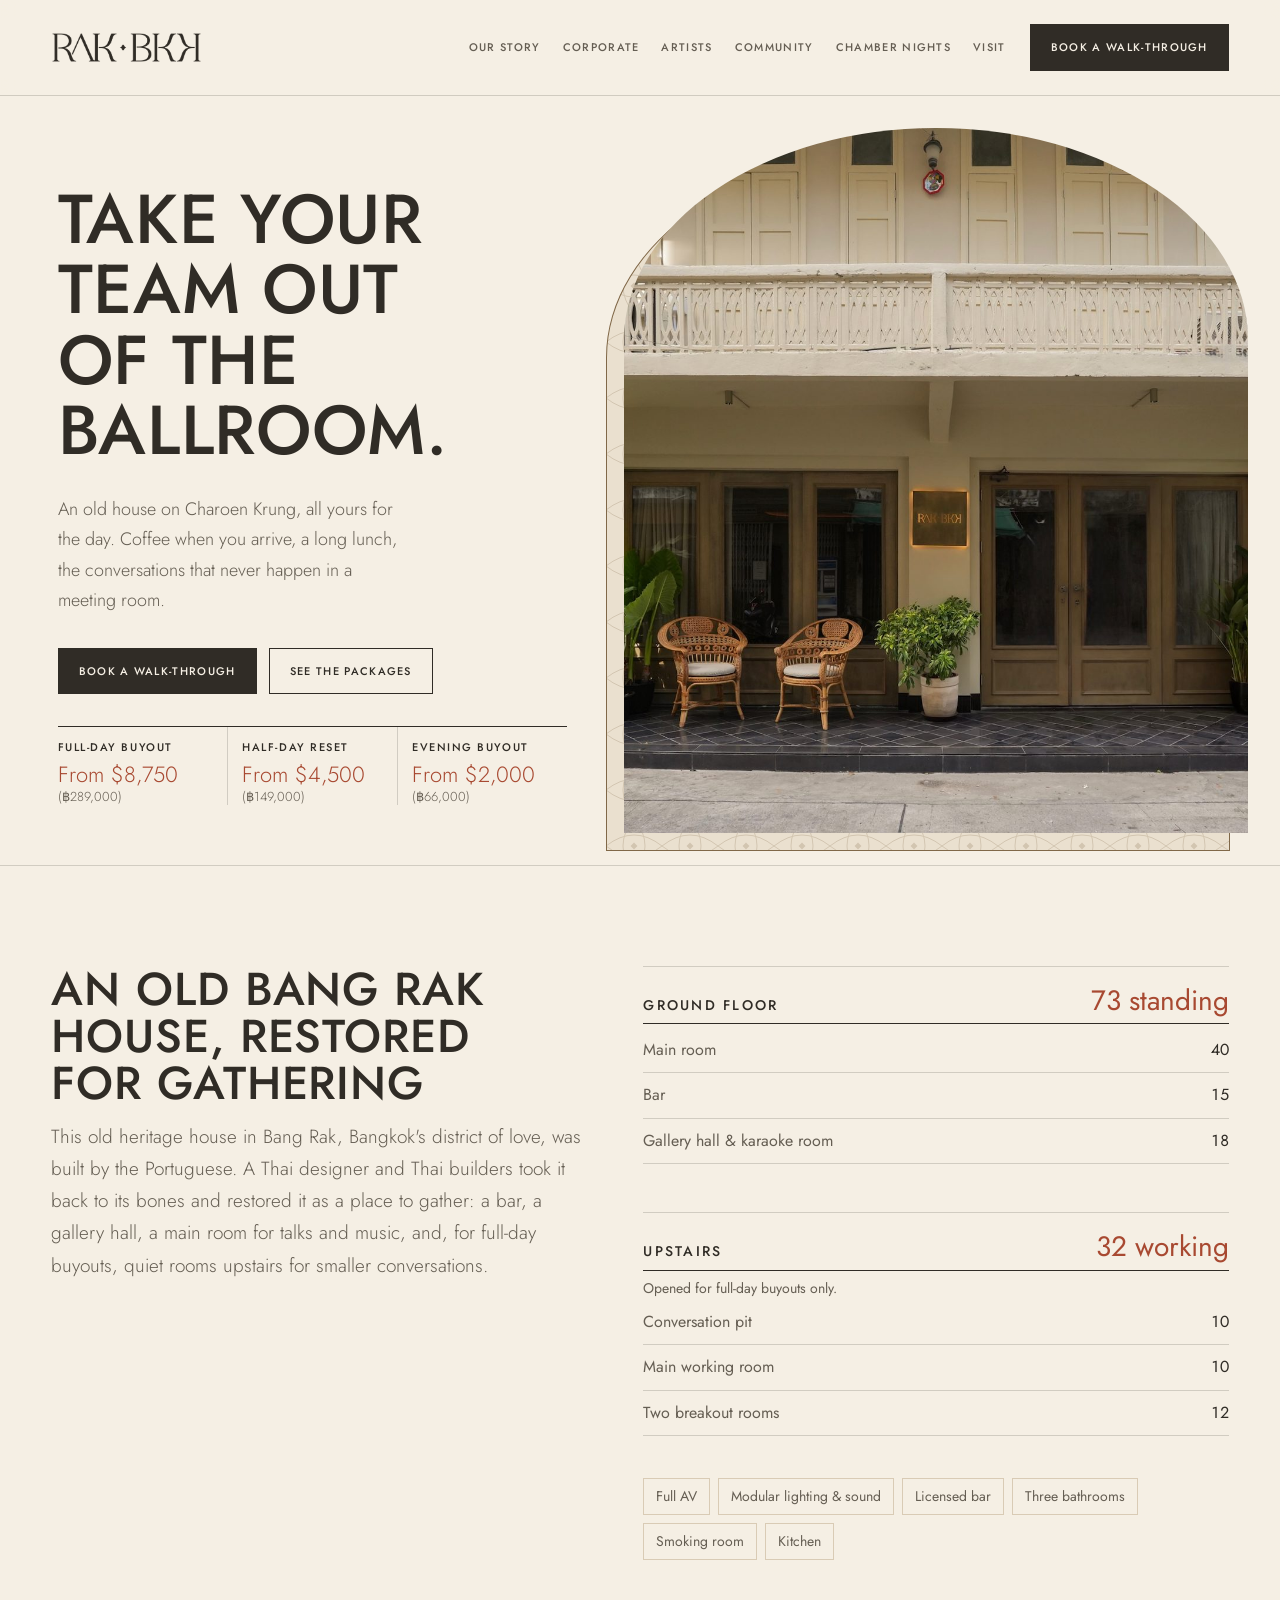
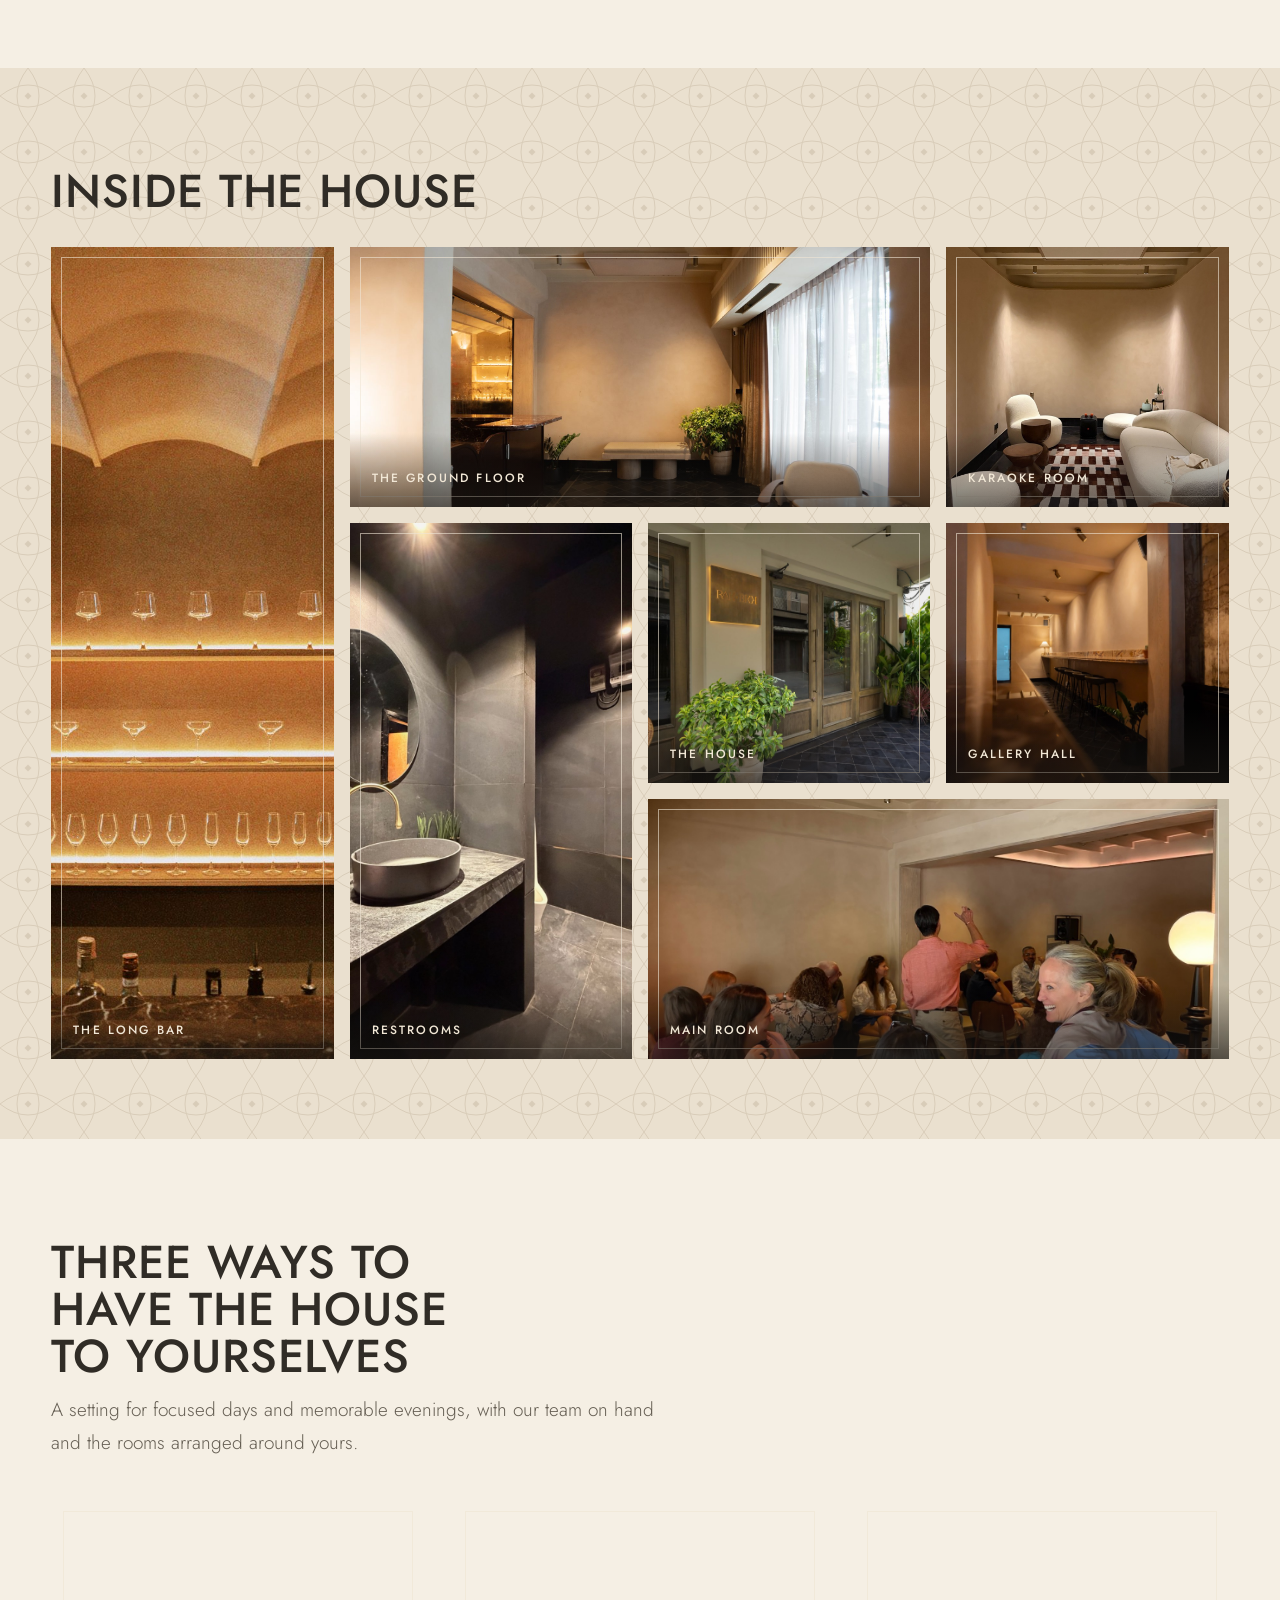
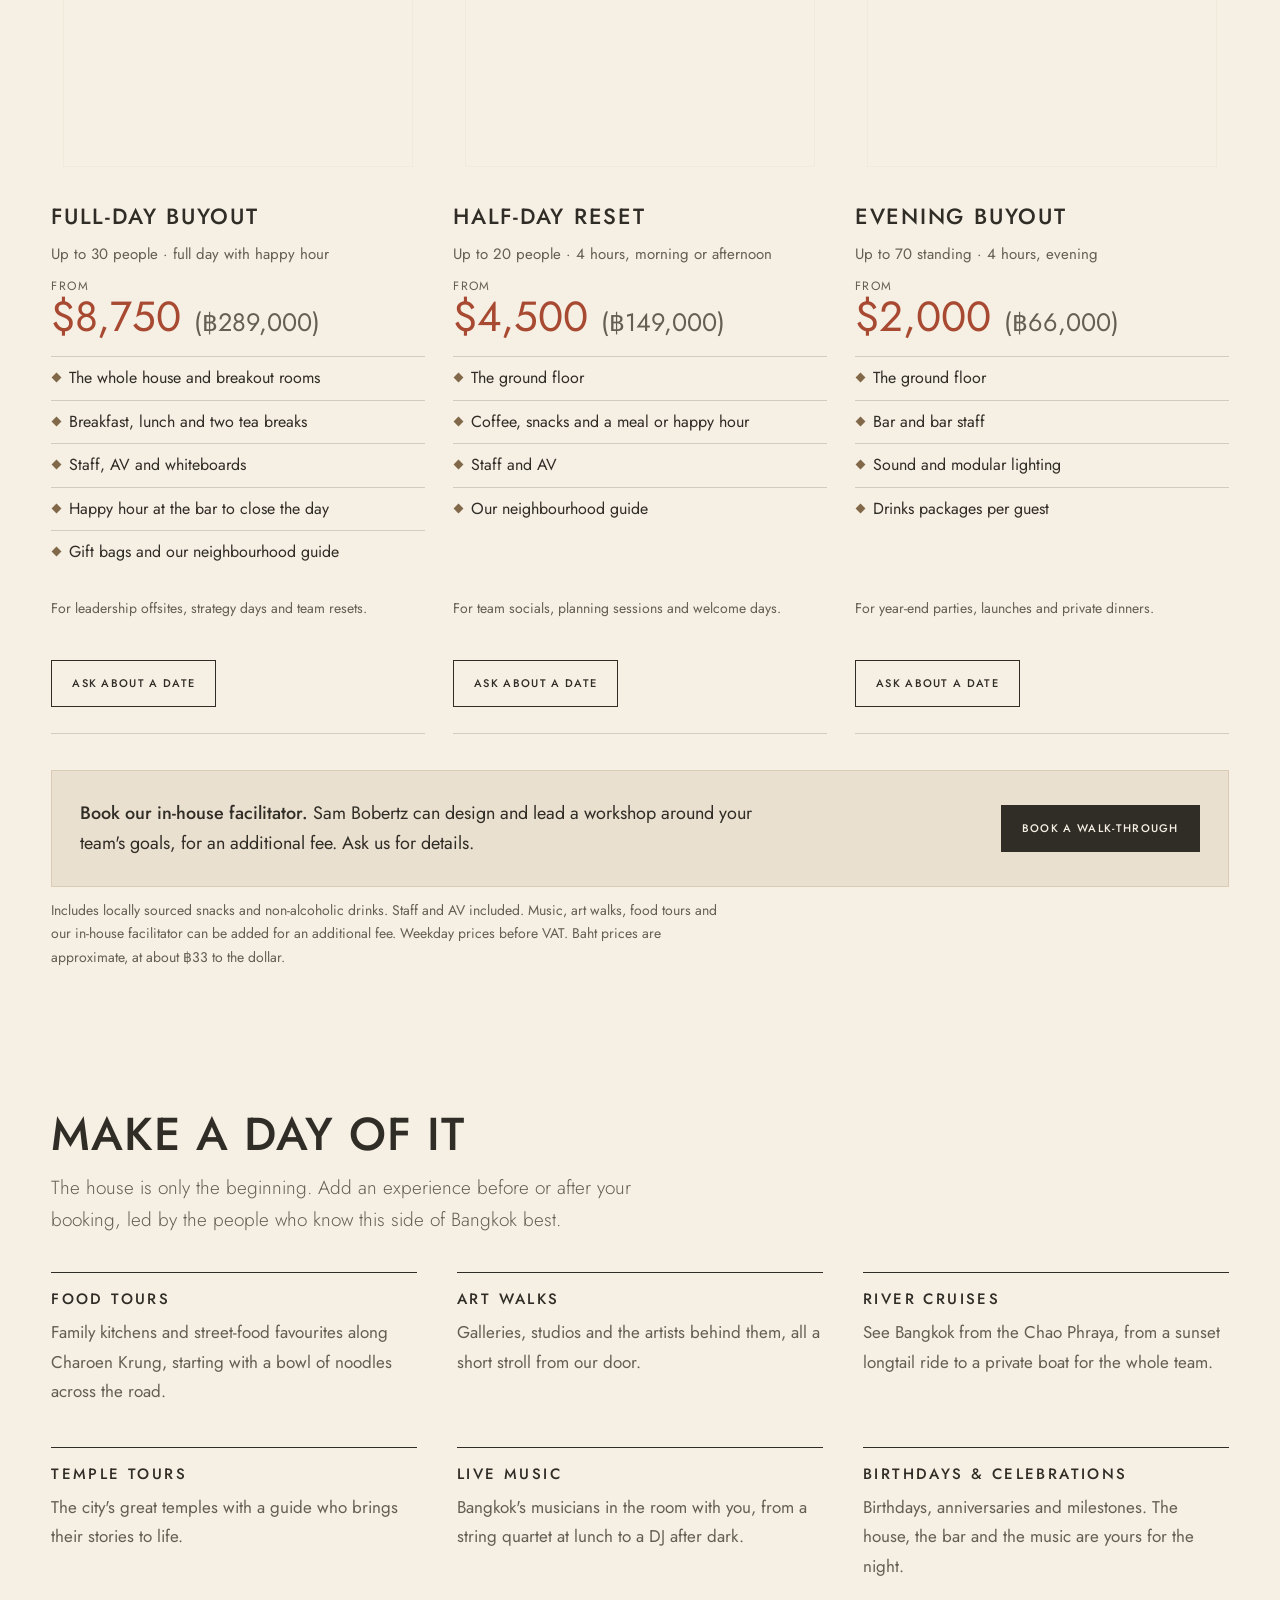
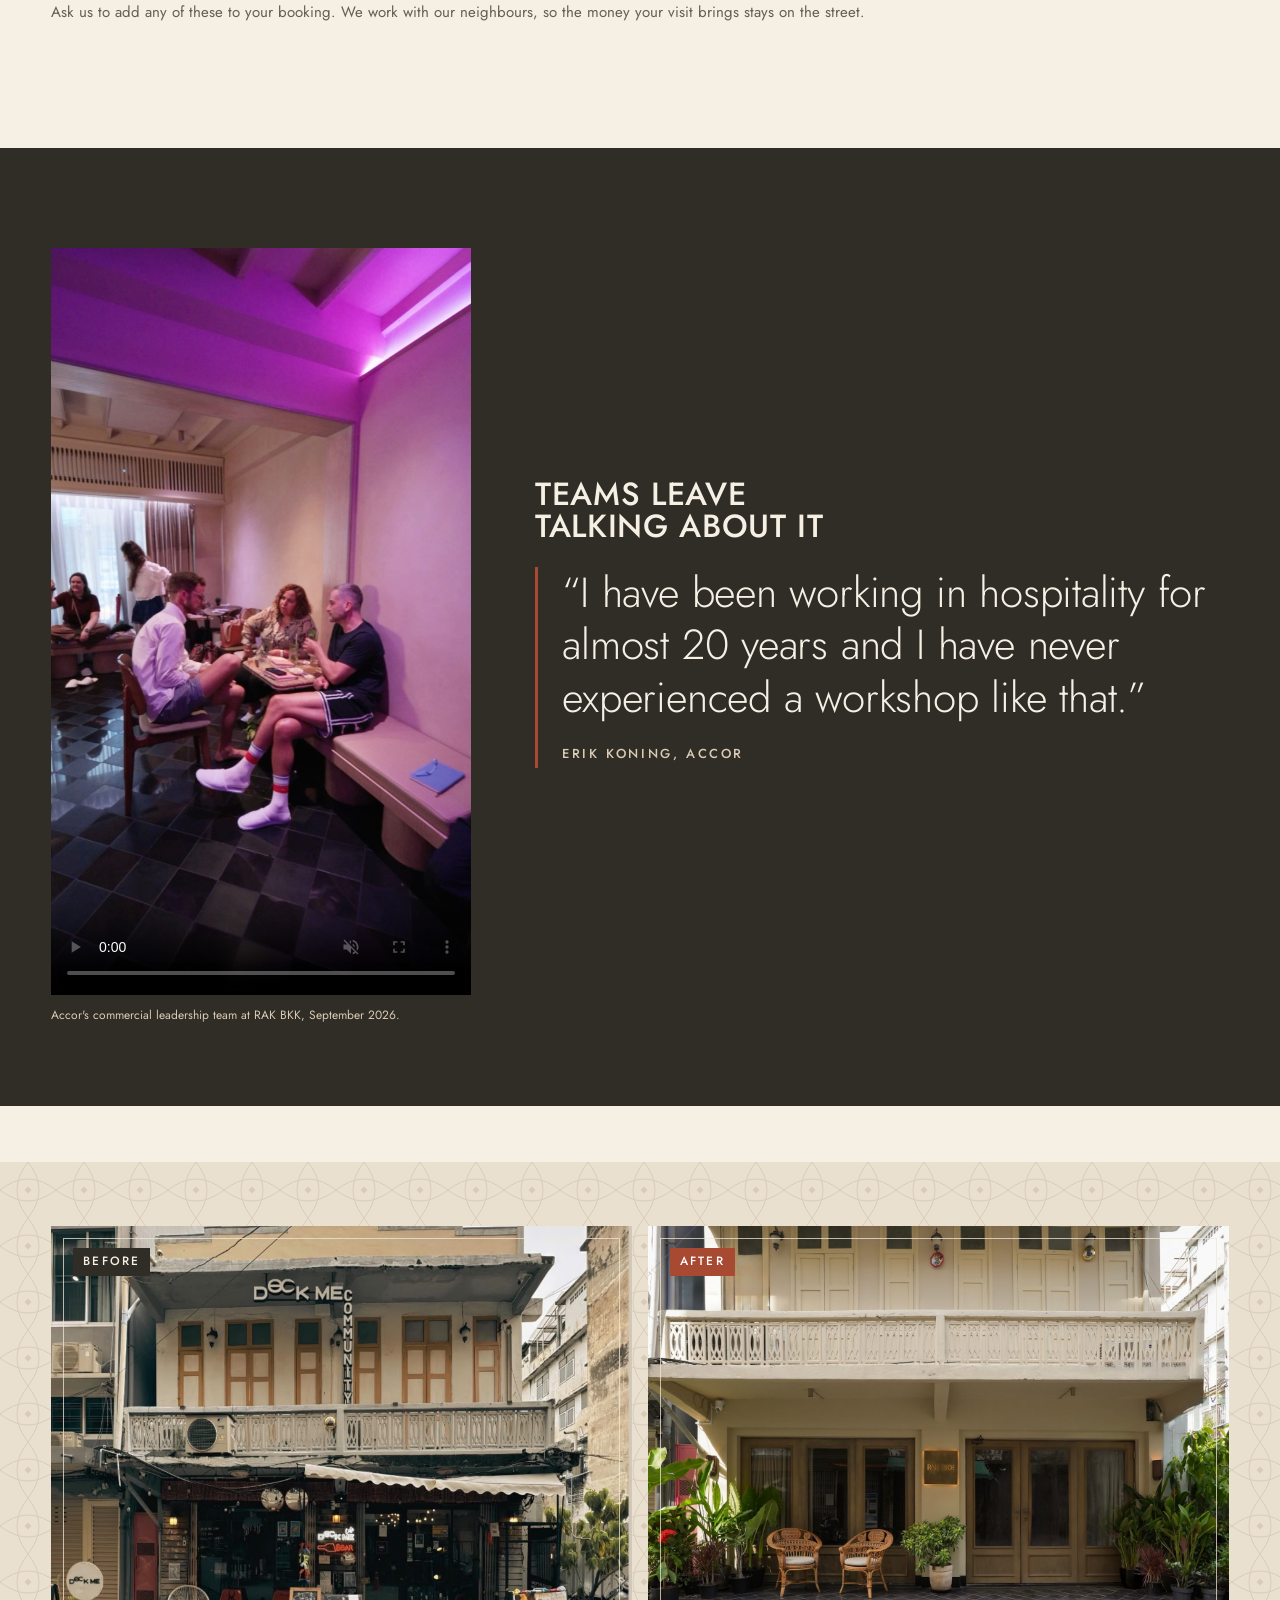
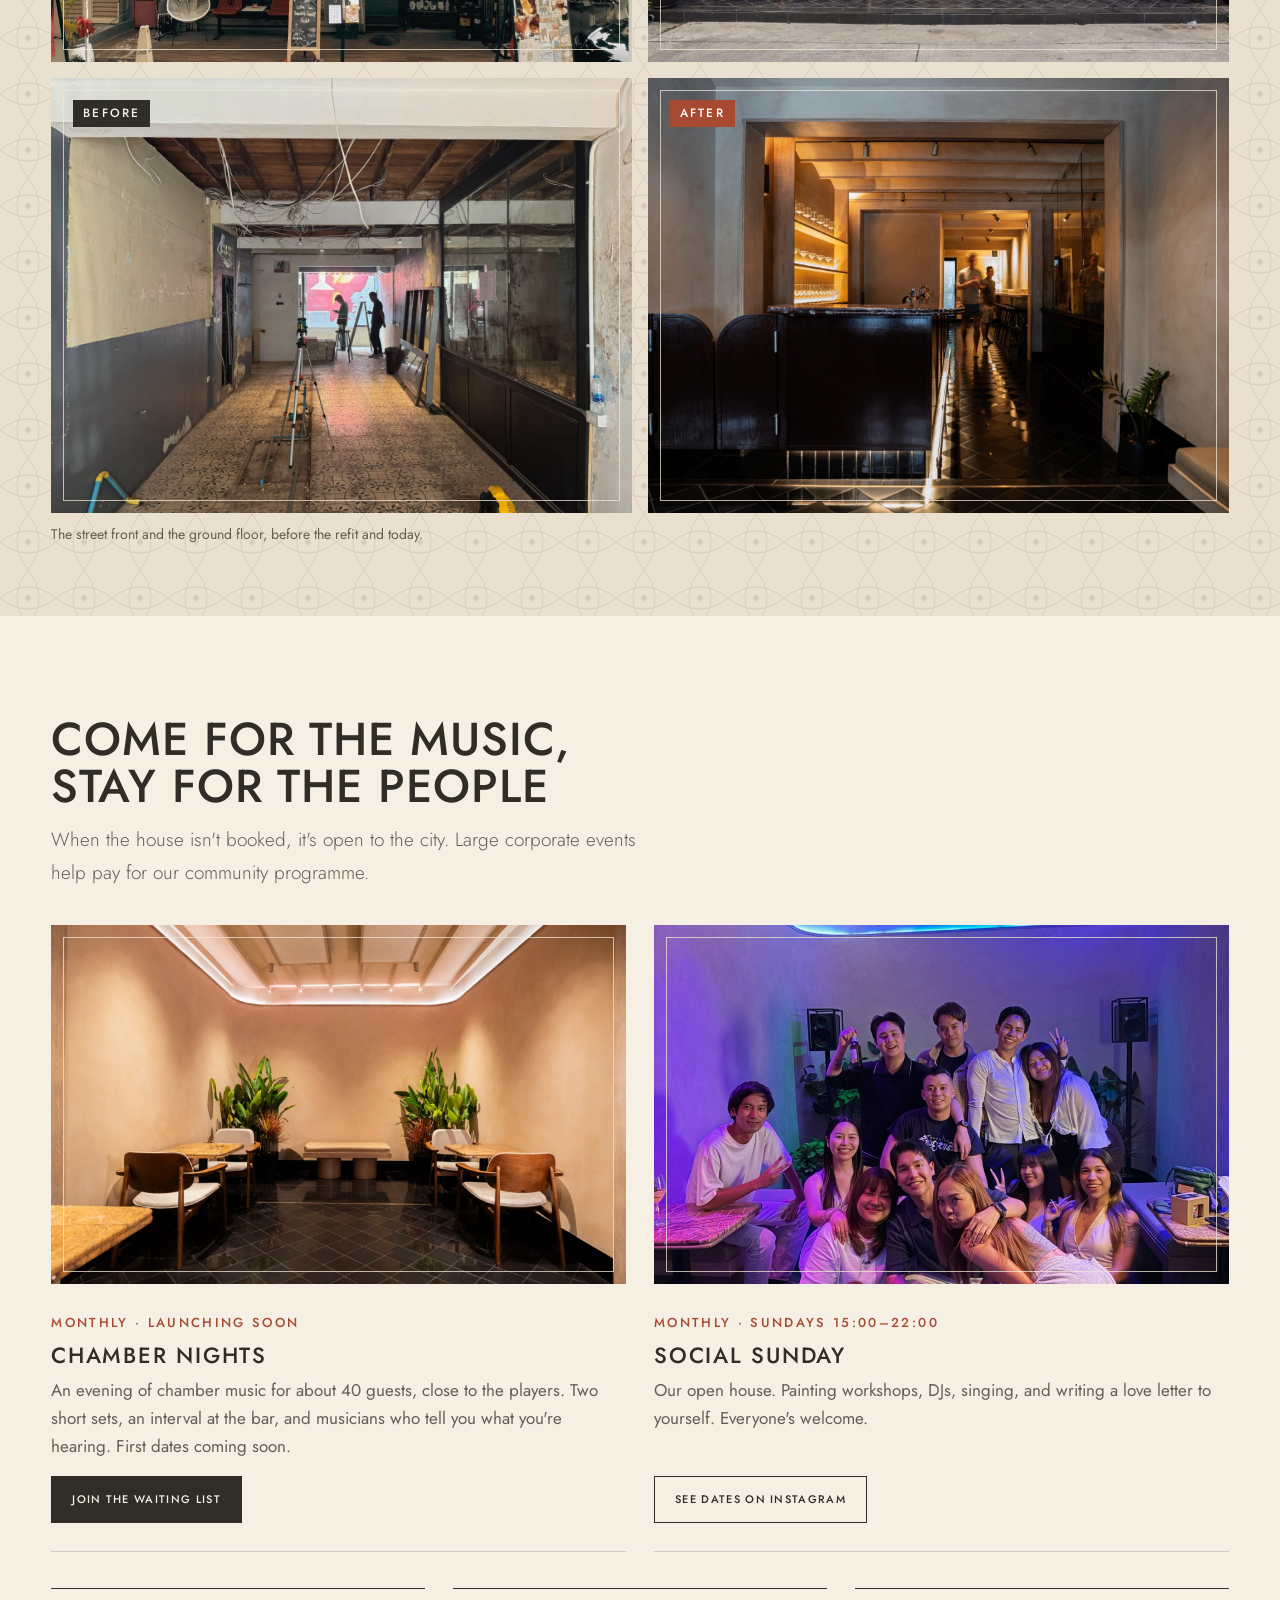
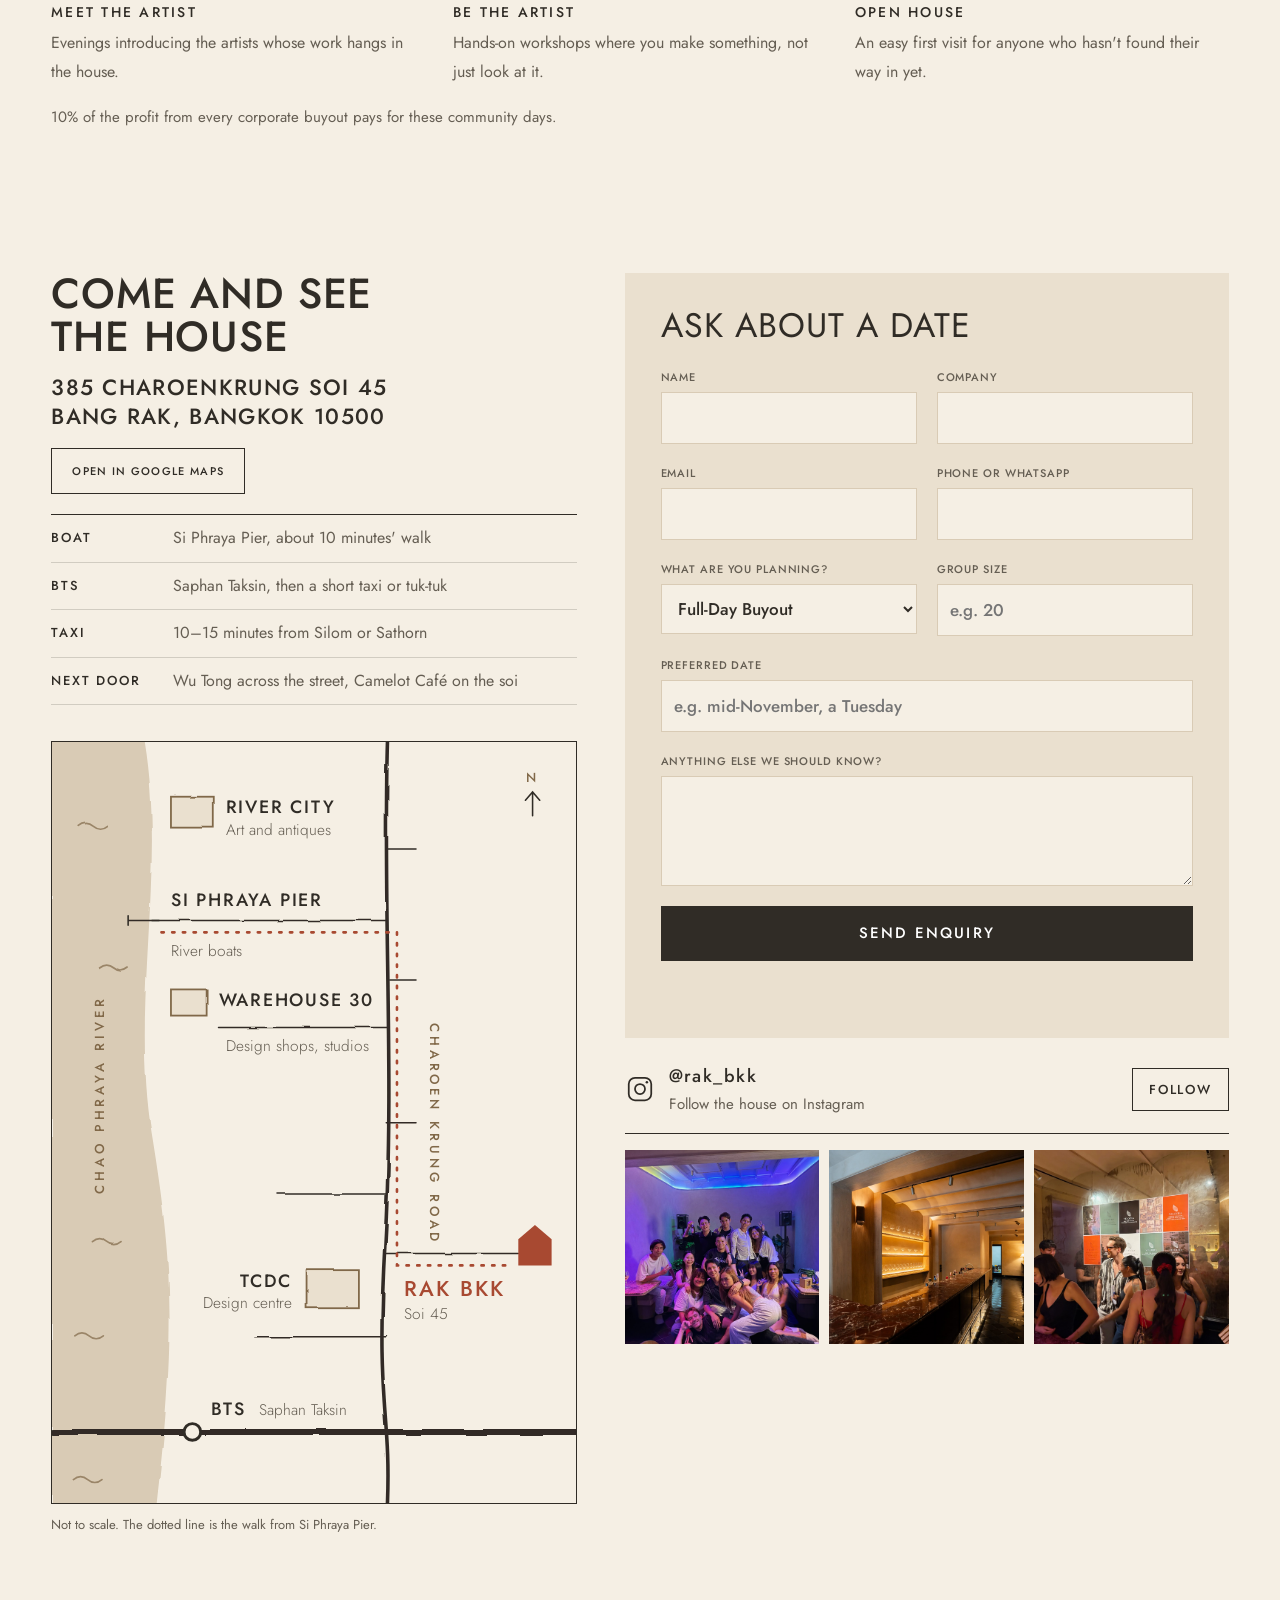
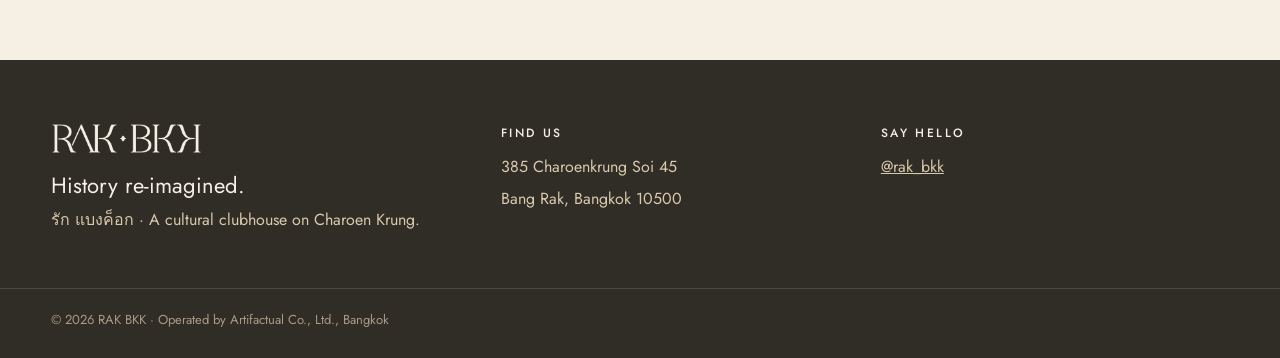
==== index.html @ 33c9fad8 "Launch RAK BKK website Co-Authored-By: Claude Opus 5.5 <noreply@anthropic.com>" ====
<!doctype html>
<html lang="en" data-theme="light"><head><meta charset="utf-8"><meta name="viewport" content="width=device-width,initial-scale=1">
<title>RAK BKK · A cultural clubhouse in Bang Rak, Bangkok</title>
<link rel="preconnect" href="https://fonts.googleapis.com">
<link rel="preconnect" href="https://fonts.gstatic.com" crossorigin>
<link rel="stylesheet" href="https://fonts.googleapis.com/css2?family=Italiana&family=Jost:wght@300;400;500&display=swap">
<style>
  :root {
    --ground:#F1E7D6; --panel:#EAD9B8; --sand:#D8C29A; --oak:#A98B5E; --terra:#BC5B3C; --ink:#2C2823; --soft:#5b5248;
    --rule:rgba(44,40,35,.16); --bar:rgba(241,231,214,.94);
    --display:'Italiana','Didot',Georgia,serif; --sans:'Jost','Futura','Avenir Next',Arial,sans-serif;
  }
  @media (prefers-color-scheme: dark) {
    :root:not([data-theme="light"]) { color-scheme:dark; --ground:#1E1B18; --panel:#2A2622; --sand:#4a4035; --oak:#C9A978; --terra:#D9774F; --ink:#F1E7D6; --soft:#c9bda9; --rule:rgba(241,231,214,.16); --bar:rgba(30,27,24,.94); }
  }
  :root[data-theme="dark"] { color-scheme:dark; --ground:#1E1B18; --panel:#2A2622; --sand:#4a4035; --oak:#C9A978; --terra:#D9774F; --ink:#F1E7D6; --soft:#c9bda9; --rule:rgba(241,231,214,.16); --bar:rgba(30,27,24,.94); }
  * { box-sizing:border-box; }
  body { background:var(--ground); color:var(--ink); font-family:var(--sans); font-weight:300; font-size:18px; line-height:1.6; -webkit-font-smoothing:antialiased; }
  a { color:inherit; }
  a:focus-visible, button:focus-visible { outline:2px solid var(--terra); outline-offset:3px; }

  .review { background:var(--terra); color:#fff; font-size:13px; letter-spacing:.14em; text-transform:uppercase; text-align:center; padding:8px 16px; }

  /* 1 · Header */
  header.site { position:sticky; top:env(safe-area-inset-top,0px); z-index:10; background:var(--bar); backdrop-filter:blur(8px); border-bottom:1px solid var(--rule); }
  .bar { max-width:1180px; margin:0 auto; padding:14px 24px; display:flex; align-items:center; gap:28px; }
  .logo { width:132px; aspect-ratio:1846/360; background:var(--ink); -webkit-mask:url(img/logo.png) center/contain no-repeat; mask:url(img/logo.png) center/contain no-repeat; flex:none; }
  nav { display:flex; gap:26px; margin-left:auto; font-size:14px; font-weight:500; letter-spacing:.16em; text-transform:uppercase; }
  nav a { text-decoration:none; color:var(--soft); white-space:nowrap; }
  .bar .btn { white-space:nowrap; }
  nav a:hover { color:var(--ink); }
  .btn { display:inline-block; text-decoration:none; font-size:14px; font-weight:500; letter-spacing:.14em; text-transform:uppercase; padding:12px 20px; border:1px solid var(--ink); color:var(--ink); background:transparent; }
  .btn.solid { background:var(--terra); border-color:var(--terra); color:#fff; }
  @media (max-width:1080px) { nav { display:none; } .bar { justify-content:space-between; } .bar .btn { padding:10px 14px; font-size:12px; } }

  /* 2 · Opening screen */
  .hero { position:relative; }
  .hero img { display:block; width:100%; height:min(78vh,760px); min-height:420px; object-fit:cover; object-position:center 62%; }
  .hero .curve { position:absolute; left:0; right:0; bottom:-1px; height:90px; background:var(--ground); border-radius:50% 50% 0 0 / 100% 100% 0 0; }
  .intro { max-width:1180px; margin:-40px auto 0; padding-inline:24px; position:relative; text-align:center; }
  .eyebrow { font-size:13px; font-weight:500; letter-spacing:.26em; text-transform:uppercase; color:var(--oak); margin:0 0 14px; }
  h1 { font-family:var(--display); font-weight:400; font-size:clamp(42px,7vw,84px); line-height:1.04; margin:0 auto 18px; max-width:15ch; text-wrap:balance; }
  .sub { font-size:clamp(18px,2vw,21px); color:var(--soft); max-width:44ch; margin:0 auto 28px; }
  .ctas { display:flex; gap:12px; justify-content:center; flex-wrap:wrap; }
  .dia { display:flex; align-items:center; gap:14px; max-width:260px; margin:48px auto 0; }
  .dia i { flex:1; height:1px; background:var(--sand); }
  .dia b { width:9px; height:9px; background:var(--terra); transform:rotate(45deg); }


  /* 3 · Book the house */
  .wrap { max-width:1180px; margin:0 auto; padding-inline:24px; }
  .book { padding-block:72px 24px; }
  .label { font-size:13px; font-weight:500; letter-spacing:.24em; text-transform:uppercase; color:var(--oak); margin:0 0 12px; }
  h2.big { font-family:var(--display); font-weight:400; font-size:clamp(32px,4.4vw,52px); line-height:1.1; margin:0 0 14px; max-width:20ch; text-wrap:balance; }
  .intro2 { color:var(--soft); max-width:56ch; margin:0 0 36px; }
  .packs { display:grid; grid-template-columns:repeat(3,minmax(0,1fr)); gap:16px; }
  @media (max-width:900px) { .packs { grid-template-columns:1fr; } }
  .pack { background:var(--panel); display:flex; flex-direction:column; }
  .pack img { display:block; width:100%; aspect-ratio:4/3; object-fit:cover; }
  .pack .in { padding:24px; display:flex; flex-direction:column; gap:10px; flex:1; }
  .pack h3 { font-size:15px; font-weight:500; letter-spacing:.16em; text-transform:uppercase; margin:0; }
  .pack .meta { font-size:15px; color:var(--soft); }
  .pack .price { font-family:var(--display); font-size:40px; line-height:1; color:var(--terra); }
  .pack .price small { font-family:var(--sans); font-size:12px; letter-spacing:.16em; text-transform:uppercase; color:var(--soft); display:block; margin-bottom:4px; }
  .pack ul { list-style:none; margin:4px 0 0; padding:0; font-size:16px; }
  .pack li { padding:8px 0 8px 18px; border-top:1px solid var(--rule); position:relative; }
  .pack li::before { content:""; position:absolute; left:2px; top:17px; width:7px; height:7px; background:var(--oak); transform:rotate(45deg); }
  .pack .for { font-size:14px; color:var(--soft); margin-top:auto; padding-top:10px; }
  .pack .btn { margin-top:12px; text-align:center; }
  .addon { margin-top:18px; padding:20px 24px; border:1px solid var(--sand); display:flex; gap:20px; align-items:center; flex-wrap:wrap; justify-content:space-between; }
  .addon p { margin:0; max-width:62ch; }
  .addon b { font-weight:500; }
  .fine { font-size:14px; color:var(--soft); margin-top:12px; }

  /* 4 · Proof */
  .proof { padding-block:64px 24px; }
  .proof-grid { display:grid; grid-template-columns:1.1fr 1fr; gap:40px; align-items:center; }
  @media (max-width:900px) { .proof-grid { grid-template-columns:1fr; } }
  .proof figure { margin:0; }
  .proof figure img { display:block; width:100%; aspect-ratio:4/5; object-fit:cover; object-position:center 30%; }
  .proof figcaption { font-size:14px; color:var(--soft); margin-top:8px; }
  blockquote.q { margin:0 0 28px; padding-left:24px; border-left:3px solid var(--terra); }
  blockquote.q p { font-family:var(--display); font-size:clamp(28px,3.4vw,42px); line-height:1.2; margin:0 0 14px; }
  blockquote.q cite { font-style:normal; font-size:13px; font-weight:500; letter-spacing:.2em; text-transform:uppercase; color:var(--soft); }
  .cases { display:grid; gap:0; border-top:1px solid var(--ink); }
  .case { display:grid; grid-template-columns:120px 1fr; gap:16px; padding:16px 0; border-bottom:1px solid var(--rule); }
  .case b { font-weight:500; font-size:15px; letter-spacing:.14em; text-transform:uppercase; }
  .case span { color:var(--soft); font-size:16px; }

  /* 5 · The house */
  .house { padding-block:72px 24px; }
  .house-top { display:grid; grid-template-columns:1fr 1.1fr; gap:48px; align-items:start; }
  @media (max-width:900px) { .house-top { grid-template-columns:1fr; gap:28px; } }
  .floors { display:grid; grid-template-columns:1fr 1fr; gap:28px; }
  @media (max-width:560px) { .floors { grid-template-columns:1fr; } }
  .fl h3 { display:flex; justify-content:space-between; align-items:baseline; margin:0 0 4px; padding-bottom:8px; border-bottom:1px solid var(--ink); font-size:14px; font-weight:500; letter-spacing:.16em; text-transform:uppercase; }
  .fl h3 span { font-family:var(--display); font-size:28px; letter-spacing:0; text-transform:none; font-weight:400; color:var(--terra); }
  .fl dl { margin:0; }
  .fl dl div { display:flex; justify-content:space-between; gap:12px; padding:9px 0; border-bottom:1px solid var(--rule); font-size:16px; }
  .fl dt { color:var(--soft); }
  .fl dd { margin:0; font-variant-numeric:tabular-nums; }
  .facil { display:flex; flex-wrap:wrap; gap:8px; margin-top:22px; }
  .facil span { font-size:14px; padding:6px 12px; border:1px solid var(--sand); color:var(--soft); }
  .thai { display:grid; grid-template-columns:repeat(3,1fr); gap:0; margin-top:40px; background:var(--panel); }
  @media (max-width:760px) { .thai { grid-template-columns:1fr; } }
  .thai div { padding:22px 24px; display:flex; flex-direction:column; gap:6px; }
  .thai div + div { border-left:1px solid var(--sand); }
  @media (max-width:760px) { .thai div + div { border-left:0; border-top:1px solid var(--sand); } }
  .thai b { font-family:var(--display); font-weight:400; font-size:26px; line-height:1.15; color:var(--terra); }
  .thai span { color:var(--soft); font-size:16px; }
  .ba { display:grid; grid-template-columns:1fr 1fr; gap:10px; margin-top:48px; }
  .ba figure { margin:0; position:relative; }
  .ba img { display:block; width:100%; aspect-ratio:4/3; object-fit:cover; }
  .ba .tag { position:absolute; top:12px; left:12px; padding:4px 10px; background:var(--ink); color:var(--ground); font-size:12px; font-weight:500; letter-spacing:.18em; text-transform:uppercase; }
  .ba .tag.after { background:var(--terra); color:#fff; }
  .ba-cap { font-size:14px; color:var(--soft); margin-top:10px; }
  @media (max-width:600px) { .ba { grid-template-columns:1fr; } }

  /* 6 · Events */
  .events { padding-block:72px 24px; }
  .ev-grid { display:grid; grid-template-columns:1fr 1fr; gap:16px; margin-top:8px; }
  @media (max-width:900px) { .ev-grid { grid-template-columns:1fr; } }
  .ev { background:var(--panel); display:grid; grid-template-rows:auto 1fr; }
  .ev img { display:block; width:100%; aspect-ratio:16/10; object-fit:cover; }
  .ev .in { padding:24px; display:flex; flex-direction:column; gap:10px; }
  .ev .when { font-size:13px; font-weight:500; letter-spacing:.18em; text-transform:uppercase; color:var(--terra); }
  .ev h3 { font-family:var(--display); font-weight:400; font-size:34px; line-height:1.1; margin:0; }
  .ev p { margin:0; color:var(--soft); font-size:17px; }
  .ev .btn { align-self:flex-start; margin-top:auto; }
  .ev p { margin-bottom:6px; }
  .days { display:grid; grid-template-columns:repeat(3,1fr); gap:16px; margin-top:16px; }
  @media (max-width:760px) { .days { grid-template-columns:1fr; } }
  .day { border-top:1px solid var(--ink); padding-top:12px; }
  .day b { display:block; font-size:14px; font-weight:500; letter-spacing:.16em; text-transform:uppercase; margin-bottom:4px; }
  .day span { color:var(--soft); font-size:16px; }
  .note10 { margin-top:18px; font-size:15px; color:var(--soft); }
  .note10 i { display:inline-block; width:8px; height:8px; background:var(--terra); transform:rotate(45deg); margin-right:8px; }

  .hood { padding-block:72px 24px; }
  .hood3 { display:grid; grid-template-columns:repeat(3,1fr); gap:28px; margin-top:8px; }
  @media (max-width:760px) { .hood3 { grid-template-columns:1fr; } }
  .hood3 div { border-top:1px solid var(--ink); padding-top:14px; }
  .hood3 svg { width:44px; height:44px; color:var(--oak); display:block; margin-bottom:10px; }
  .hood3 svg * { fill:none; stroke:currentColor; stroke-width:1.4; stroke-linecap:round; stroke-linejoin:round; }
  .hood3 b { display:block; font-size:15px; font-weight:500; letter-spacing:.16em; text-transform:uppercase; margin-bottom:6px; }
  .hood3 span { color:var(--soft); font-size:17px; }
  /* 7 · Gallery */
  .gallery { padding-block:72px 24px; }
  .mosaic { display:grid; grid-template-columns:repeat(4,1fr); grid-auto-rows:220px; gap:10px; }
  .mosaic figure { margin:0; overflow:hidden; }
  .mosaic img { display:block; width:100%; height:100%; object-fit:cover; transition:transform .6s ease; }
  .mosaic figure:hover img { transform:scale(1.03); }
  .mosaic .t { grid-row:span 2; } .mosaic .t3 { grid-row:span 3; } .mosaic .w { grid-column:span 2; }
  @media (max-width:760px) { .mosaic { grid-template-columns:1fr 1fr; grid-auto-rows:170px; } }
  @media (prefers-reduced-motion:reduce) { .mosaic img { transition:none; } .mosaic figure:hover img { transform:none; } }

  /* 8 · Visit + 9 · Enquiry */
  .visit { padding-block:72px 40px; }
  .visit-grid { display:grid; grid-template-columns:1fr 1.15fr; gap:48px; align-items:start; }
  @media (max-width:900px) { .visit-grid { grid-template-columns:1fr; } }
  .addr { font-family:var(--display); font-size:30px; line-height:1.2; margin:0 0 16px; }
  .get { border-top:1px solid var(--ink); margin:20px 0; }
  .get div { display:grid; grid-template-columns:110px 1fr; gap:12px; padding:10px 0; border-bottom:1px solid var(--rule); font-size:16px; }
  .get b { font-weight:500; font-size:13px; letter-spacing:.14em; text-transform:uppercase; padding-top:2px; }
  .get span { color:var(--soft); }
  .hoodmap { margin:36px 0 0; }
  .hoodmap svg { display:block; width:100%; height:auto; background:var(--ground); border:1px solid var(--ink); }
  .hoodmap figcaption { font-size:13px; color:var(--soft); margin-top:10px; }
  .hoodmap .rv { fill:var(--sand); }
  .hoodmap .wv { fill:none; stroke:var(--oak); stroke-width:1.4; stroke-linecap:round; opacity:.7; }
  .hoodmap .rd { fill:none; stroke:var(--ink); stroke-width:3; stroke-linecap:round; }
  .hoodmap .so { fill:none; stroke:var(--ink); stroke-width:1.3; stroke-linecap:round; }
  .hoodmap .br { fill:none; stroke:var(--ink); stroke-width:5; stroke-linecap:round; }
  .hoodmap .bd { fill:var(--panel); stroke:var(--oak); stroke-width:1.5; }
  .hoodmap .walk { fill:none; stroke:var(--terra); stroke-width:2.2; stroke-dasharray:2 7; stroke-linecap:round; }
  .hoodmap text { font-family:var(--sans); fill:var(--ink); }
  .hoodmap .n { font-size:15px; font-weight:500; letter-spacing:.1em; }
  .hoodmap .s { font-size:13px; fill:var(--soft); font-weight:300; }
  .hoodmap .t { font-size:11px; letter-spacing:.3em; fill:var(--oak); font-weight:500; }
  .hoodmap .home { fill:var(--terra); }
  .hoodmap .hn { font-size:18px; font-weight:500; letter-spacing:.1em; fill:var(--terra); }
  form.enq { background:var(--panel); padding:28px; display:grid; grid-template-columns:1fr 1fr; gap:14px; }
  form.enq h3 { grid-column:1/-1; font-family:var(--display); font-weight:400; font-size:34px; margin:0 0 4px; }
  form.enq .full { grid-column:1/-1; }
  form.enq label { display:flex; flex-direction:column; gap:6px; font-size:13px; font-weight:500; letter-spacing:.12em; text-transform:uppercase; color:var(--soft); }
  form.enq input, form.enq select, form.enq textarea { font:inherit; font-size:17px; letter-spacing:0; text-transform:none; color:var(--ink); background:var(--ground); border:1px solid var(--sand); padding:11px 12px; border-radius:0; width:100%; }
  form.enq textarea { min-height:110px; resize:vertical; }
  form.enq button { grid-column:1/-1; font:inherit; font-size:15px; font-weight:500; letter-spacing:.14em; text-transform:uppercase; padding:15px; border:0; background:var(--terra); color:#fff; cursor:pointer; }
  form.enq .msg { grid-column:1/-1; margin:0; font-size:15px; color:var(--soft); min-height:1.4em; }
  @media (max-width:560px) { form.enq { grid-template-columns:1fr; padding:20px; } }

  /* 10 · Footer */
  footer.site { background:var(--ink); color:var(--ground); margin-top:40px; }
  footer.site .in { max-width:1180px; margin:0 auto; padding:48px 24px 36px; display:grid; grid-template-columns:1.2fr 1fr 1fr; gap:32px; }
  @media (max-width:760px) { footer.site .in { grid-template-columns:1fr; } }
  footer.site .flogo { width:150px; aspect-ratio:1846/360; background:var(--ground); -webkit-mask:url(img/logo.png) center/contain no-repeat; mask:url(img/logo.png) center/contain no-repeat; margin-bottom:14px; }
  footer.site p { margin:0 0 6px; font-size:16px; color:#d9c9ad; }
  footer.site b { display:block; font-size:12px; font-weight:500; letter-spacing:.2em; text-transform:uppercase; color:var(--ground); margin-bottom:10px; }
  footer.site .mit { display:inline-flex; align-items:center; gap:8px; margin-top:10px; font-size:12px; font-weight:500; letter-spacing:.2em; text-transform:uppercase; color:var(--ground); border:1px solid rgba(241,231,214,.35); padding:6px 10px; }
  footer.site .mit span { width:8px; height:8px; background:var(--terra); transform:rotate(45deg); }
  footer.site .legal { max-width:1180px; margin:0 auto; padding:16px 24px 28px; border-top:1px solid rgba(241,231,214,.15); font-size:13px; color:#a99b85; }
  :root[data-theme="dark"] footer.site, :root:not([data-theme="light"]) footer.site { }
  @media (prefers-color-scheme: dark) { :root:not([data-theme="light"]) footer.site { background:#141210; } }
  :root[data-theme="dark"] footer.site { background:#141210; }
  /* coming next */
  .next { max-width:1180px; margin:64px auto 80px; padding-inline:24px; }
  .next h2 { font-size:13px; font-weight:500; letter-spacing:.22em; text-transform:uppercase; color:var(--oak); margin:0 0 14px; }
  .todo { display:grid; grid-template-columns:repeat(auto-fit,minmax(220px,1fr)); gap:12px; }
  .todo div { border:1px dashed var(--sand); padding:18px; font-size:16px; color:var(--soft); }
  .todo b { display:block; font-weight:500; color:var(--ink); font-size:14px; letter-spacing:.12em; text-transform:uppercase; margin-bottom:4px; }

  .menu { display:none; font:inherit; font-size:13px; font-weight:500; letter-spacing:.16em; text-transform:uppercase; background:transparent; border:1px solid var(--rule); color:var(--ink); padding:10px 12px; cursor:pointer; margin-left:auto; }
  header.site .bar { position:relative; }
  @media (max-width:1080px) {
    .menu { display:inline-block; }
    header.site nav.open { display:flex; position:absolute; top:100%; left:0; right:0; flex-direction:column; gap:16px; padding:18px 24px 22px; background:var(--ground); border-bottom:1px solid var(--rule); margin:0; }
  }
  .prices { display:grid; grid-template-columns:repeat(3,minmax(0,1fr)); margin-top:32px; border-top:1px solid var(--ink); text-decoration:none; max-width:520px; }
  .prices span { padding:14px 14px 0 0; font-size:22px; font-weight:300; color:var(--terra); line-height:1.2; }
  .prices span + span { padding-left:14px; border-left:1px solid var(--rule); }
  .prices b { display:block; font-size:11px; font-weight:500; letter-spacing:.14em; text-transform:uppercase; color:var(--ink); margin-bottom:6px; }
  @media (max-width:560px) { .prices span { font-size:18px; } .prices b { font-size:10px; letter-spacing:.08em; } }
  .thb { font-size:.6em; color:var(--soft); white-space:nowrap; }
  .prices .thb { display:block; font-size:13px; margin-top:2px; }
</style>
<link rel="stylesheet" href="editorial.css">
<link rel="stylesheet" href="house.css">
<link rel="stylesheet" href="dress.css">
</head><body>


<header class="site">
  <div class="bar">
    <a href="index.html" class="logo" aria-label="RAK BKK home"></a>
    <button class="menu" type="button" aria-expanded="false" aria-controls="mainnav">Menu</button>
    <nav aria-label="Main" id="mainnav">
      <a href="our-story.html">Our story</a>
      <a href="corporate.html">Corporate</a>
      <a href="artists.html">Artists</a>
      <a href="community.html">Community</a>
      <a href="chamber-nights.html">Chamber Nights</a>
      <a href="index.html#visit">Visit</a>
    </nav>
    <a class="btn solid" href="corporate.html#ask">Book a walk-through</a>
  </div>
</header>

<main id="top">
  <div class="home-opening">
  <section class="hero" aria-label="RAK BKK">
    <img src="img/pro-facade.jpg" alt="The front of RAK BKK: a restored two-storey shophouse with timber doors, rattan chairs and plants">
    <div class="curve"></div>
  </section>

  <div class="intro">
    <p class="eyebrow">History re-imagined · Charoen Krung, Bangkok</p>
    <h1>Take your team out of the ballroom.</h1>
    <p class="sub">An old house on Charoen Krung, all yours for the day. Coffee when you arrive, a long lunch, the conversations that never happen in a meeting room.</p>
    <div class="ctas">
      <a class="btn solid" href="#visit">Book a walk-through</a>
      <a class="btn" href="#book">See the packages</a>
    </div>
    <a class="prices" href="#book" aria-label="Corporate buyout prices">
      <span><b>Full-Day Buyout</b>From $8,750<small class="thb">(฿289,000)</small></span>
      <span><b>Half-Day Reset</b>From $4,500<small class="thb">(฿149,000)</small></span>
      <span><b>Evening Buyout</b>From $2,000<small class="thb">(฿66,000)</small></span>
    </a>
    <p class="opening-caption">A cultural clubhouse · Bang Rak, Bangkok</p>
  </div>

  </div>





  <section class="house wrap" id="house" aria-labelledby="house-h">
    <p class="label">History re-imagined</p>
    <div class="house-top">
      <div>
        <h2 class="big" id="house-h">An old Bang Rak house, restored for gathering</h2>
        <p class="intro2" style="margin-bottom:0">This old heritage house in Bang Rak, Bangkok's district of love, was built by the Portuguese. A Thai designer and Thai builders took it back to its bones and restored it as a place to gather: a bar, a gallery hall, a main room for talks and music, and, for full-day buyouts, quiet rooms upstairs for smaller conversations.</p>
      </div>
      <div>
        <div class="floors">
          <div class="fl">
            <h3>Ground floor <span>73 standing</span></h3>
            <dl>
              <div><dt>Main room</dt><dd>40</dd></div>
              <div><dt>Bar</dt><dd>15</dd></div>
              <div><dt>Gallery hall &amp; karaoke room</dt><dd>18</dd></div>
            </dl>
          </div>
          <div class="fl">
            <h3>Upstairs <span>32 working</span></h3>
            <p style="margin:6px 0 0;font-size:14px;color:var(--soft)">Opened for full-day buyouts only.</p>
            <dl>
              <div><dt>Conversation pit</dt><dd>10</dd></div>
              <div><dt>Main working room</dt><dd>10</dd></div>
              <div><dt>Two breakout rooms</dt><dd>12</dd></div>
            </dl>
          </div>
        </div>
        <div class="facil"><span>Full AV</span><span>Modular lighting &amp; sound</span><span>Licensed bar</span><span>Three bathrooms</span><span>Smoking room</span><span>Kitchen</span></div>
      </div>
    </div>

  </section>

  <div class="band">
  <section class="gallery wrap" id="gallery" aria-labelledby="gal-h">
    <h2 class="big" id="gal-h">Inside the house</h2>
    <div class="mosaic">
      <figure class="t3"><img src="img/pro-bar-shelves.jpg" alt="The long bar under a vaulted plaster ceiling, glasses lit on the shelves"><figcaption>The long bar</figcaption></figure>
      <figure class="w"><img src="img/pro-main-room-wide.jpg" alt="The ground floor with the bar, tables and tall curtained street windows"><figcaption>The ground floor</figcaption></figure>
      <figure><img src="img/8.jpg" alt="The karaoke room with curved white sofas"><figcaption>Karaoke room</figcaption></figure>
      <figure class="t"><img src="img/14.jpg" alt="A bathroom in dark stone with a brass tap"><figcaption>Restrooms</figcaption></figure>
      <figure><img src="img/pro-entrance.jpg" alt="The entrance to RAK BKK with its brass sign, timber doors and plants"><figcaption>The house</figcaption></figure>
      <figure><img src="img/pro-gallery-hall.jpg" alt="The gallery hall on the ground floor, lit along a long marble counter"><figcaption>Gallery hall</figcaption></figure>
      <figure class="w"><img src="img/3.jpg" alt="A team workshop in the main room on the ground floor" style="object-position:center 40%"><figcaption>Main room</figcaption></figure>
    </div>
  </section>
  </div>

  <section class="book wrap" id="book" aria-labelledby="book-h">
    <p class="label">Book the house</p>
    <h2 class="big" id="book-h">Three ways to have the house to yourselves</h2>
    <p class="intro2">A setting for focused days and memorable evenings, with our team on hand and the rooms arranged around yours.</p>
    <div class="packs">
      <article class="pack">
        <img src="img/3.jpg" alt="Accor's leadership team in a workshop on the ground floor" style="object-position:center 40%">
        <div class="in">
          <h3>Full-Day Buyout</h3>
          <span class="meta">Up to 30 people · full day with happy hour</span>
          <span class="price"><small>From</small>$8,750 <span class="thb">(฿289,000)</span></span>
          <ul><li>The whole house and breakout rooms</li><li>Breakfast, lunch and two tea breaks</li><li>Staff, AV and whiteboards</li><li>Happy hour at the bar to close the day</li><li>Gift bags and our neighbourhood guide</li></ul>
          <p class="for">For leadership offsites, strategy days and team resets.</p>
          <a class="btn" href="#visit">Ask about a date</a>
        </div>
      </article>
      <article class="pack">
        <img src="img/22.jpg" alt="The main room on the ground floor, with a lit timber ceiling, plants and wooden chairs">
        <div class="in">
          <h3>Half-Day Reset</h3>
          <span class="meta">Up to 20 people · 4 hours, morning or afternoon</span>
          <span class="price"><small>From</small>$4,500 <span class="thb">(฿149,000)</span></span>
          <ul><li>The ground floor</li><li>Coffee, snacks and a meal or happy hour</li><li>Staff and AV</li><li>Our neighbourhood guide</li></ul>
          <p class="for">For team socials, planning sessions and welcome days.</p>
          <a class="btn" href="#visit">Ask about a date</a>
        </div>
      </article>
      <article class="pack">
        <img src="img/10.jpg" alt="Guests by the bar at the Veloura launch" style="object-position:center 35%">
        <div class="in">
          <h3>Evening Buyout</h3>
          <span class="meta">Up to 70 standing · 4 hours, evening</span>
          <span class="price"><small>From</small>$2,000 <span class="thb">(฿66,000)</span></span>
          <ul><li>The ground floor</li><li>Bar and bar staff</li><li>Sound and modular lighting</li><li>Drinks packages per guest</li></ul>
          <p class="for">For year-end parties, launches and private dinners.</p>
          <a class="btn" href="#visit">Ask about a date</a>
        </div>
      </article>
    </div>
    <div class="addon">
      <p><b>Book our in-house facilitator.</b> Sam Bobertz can design and lead a workshop around your team's goals, for an additional fee. Ask us for details.</p>
      <a class="btn solid" href="#visit">Book a walk-through</a>
    </div>
    <p class="fine">Includes locally sourced snacks and non-alcoholic drinks. Staff and AV included. Music, art walks, food tours and our in-house facilitator can be added for an additional fee. Weekday prices before VAT. Baht prices are approximate, at about ฿33 to the dollar.</p>
  </section>

  <section class="hood wrap" id="experiences" aria-labelledby="hood-h">
    <h2 class="big" id="hood-h">Make a day of it</h2>
    <p class="intro2">The house is only the beginning. Add an experience before or after your booking, led by the people who know this side of Bangkok best.</p>
    <div class="hood3">
      <div><b>Food tours</b><span>Family kitchens and street-food favourites along Charoen Krung, starting with a bowl of noodles across the road.</span></div>
      <div><b>Art walks</b><span>Galleries, studios and the artists behind them, all a short stroll from our door.</span></div>
      <div><b>River cruises</b><span>See Bangkok from the Chao Phraya, from a sunset longtail ride to a private boat for the whole team.</span></div>
      <div><b>Temple tours</b><span>The city's great temples with a guide who brings their stories to life.</span></div>
      <div><b>Live music</b><span>Bangkok's musicians in the room with you, from a string quartet at lunch to a DJ after dark.</span></div>
      <div><b>Birthdays &amp; celebrations</b><span>Birthdays, anniversaries and milestones. The house, the bar and the music are yours for the night.</span></div>
    </div>
    <p class="note10"><i></i>Ask us to add any of these to your booking. We work with our neighbours, so the money your visit brings stays on the street.</p>
  </section>

  <section class="proof wrap" id="proof" aria-labelledby="proof-h">
    <p class="label">Who's been here</p>
    <div class="proof-grid">
      <figure class="vid"><video src="media/accor-day.mp4" poster="media/accor-day-poster.jpg" autoplay muted loop playsinline controls preload="none" aria-label="Short film from the Accor leadership day at RAK BKK"></video><figcaption>Accor's commercial leadership team at RAK BKK, September 2026.</figcaption></figure>
      <div>
        <h2 class="big" id="proof-h" style="font-size:clamp(26px,2.6vw,32px);margin-bottom:24px">Teams leave talking about it</h2>
        <blockquote class="q">
          <p>“I have been working in hospitality for almost 20 years and I have never experienced a workshop like that.”</p>
          <cite>Erik Koning, Accor</cite>
        </blockquote>
        </div>
    </div>
  </section>

  <div class="band ba-band">
   <div class="wrap">
    <div class="ba">
      <figure><span class="tag">Before</span><img src="img/26.jpg" alt="The shophouse front before the refit, with a previous café's signs and awning"></figure>
      <figure><span class="tag after">After</span><img src="img/pro-facade.jpg" alt="The restored front of RAK BKK today: timber doors, rattan chairs, plants and the brass sign"></figure>
      <figure><span class="tag">Before</span><img src="img/18.jpg" alt="The ground floor stripped back, with exposed wiring"></figure>
      <figure><span class="tag after">After</span><img src="img/25.jpg" alt="The finished ground floor: the bar and a checkerboard floor running to the back of the house"></figure>
    </div>
    <p class="ba-cap">The street front and the ground floor, before the refit and today.</p>
   </div>
  </div>

  <section class="events wrap" id="events" aria-labelledby="ev-h">
    <p class="label">Events at the house</p>
    <h2 class="big" id="ev-h">Come for the music, stay for the people</h2>
    <p class="intro2">When the house isn't booked, it's open to the city. Large corporate events help pay for our community programme.</p>
    <div class="ev-grid">
      <article class="ev">
        <img src="img/22.jpg" alt="The main room set with wooden chairs under a lit timber ceiling">
        <div class="in">
          <span class="when">Monthly · launching soon</span>
          <h3>Chamber Nights</h3>
          <p>An evening of chamber music for about 40 guests, close to the players. Two short sets, an interval at the bar, and musicians who tell you what you're hearing. First dates coming soon.</p>
          <a class="btn solid" href="chamber-nights.html">Join the waiting list</a>
        </div>
      </article>
      <article class="ev">
        <img src="img/6.jpg" alt="Guests at a Social Sunday on the ground floor under blue and purple light">
        <div class="in">
          <span class="when">Monthly · Sundays 15:00–22:00</span>
          <h3>Social Sunday</h3>
          <p>Our open house. Painting workshops, DJs, singing, and writing a love letter to yourself. Everyone's welcome.</p>
          <a class="btn" href="https://instagram.com/rak_bkk" rel="noopener">See dates on Instagram</a>
        </div>
      </article>
    </div>
    <div class="days">
      <div class="day"><b>Meet the Artist</b><span>Evenings introducing the artists whose work hangs in the house.</span></div>
      <div class="day"><b>Be the Artist</b><span>Hands-on workshops where you make something, not just look at it.</span></div>
      <div class="day"><b>Open House</b><span>An easy first visit for anyone who hasn't found their way in yet.</span></div>
    </div>
    <p class="note10"><i></i>10% of the profit from every corporate buyout pays for these community days.</p>
  </section>



  <section class="visit wrap" id="visit" aria-labelledby="visit-h">
    <p class="label">Visit</p>
    <div class="visit-grid">
      <div>
        <h2 class="big" id="visit-h" style="font-size:clamp(30px,3.4vw,42px)">Come and see the house</h2>
        <p class="addr">385 Charoenkrung Soi 45<br>Bang Rak, Bangkok 10500</p>
        <a class="btn" href="https://maps.google.com/?q=385+Charoenkrung+Soi+45+Bang+Rak+Bangkok" rel="noopener">Open in Google Maps</a>
        <div class="get">
          <div><b>Boat</b><span>Si Phraya Pier, about 10 minutes' walk</span></div>
          <div><b>BTS</b><span>Saphan Taksin, then a short taxi or tuk-tuk</span></div>
          <div><b>Taxi</b><span>10–15 minutes from Silom or Sathorn</span></div>
          <div><b>Next door</b><span>Wu Tong across the street, Camelot Café on the soi</span></div>
        </div>
        <figure class="hoodmap">
          <svg viewBox="0 0 440 640" role="img" aria-labelledby="map-t">
            <title id="map-t">A sketch map of our part of Charoen Krung. From the north: River City, Si Phraya Pier, and Warehouse 30 along the river side of the road, then RAK BKK on Soi 45 with TCDC just south of it across the road, with Saphan Taksin BTS by the river to the south.</title>
            <defs><filter id="rough"><feTurbulence type="fractalNoise" baseFrequency=".035" numOctaves="2" seed="4"/><feDisplacementMap in="SourceGraphic" scale="3"/></filter></defs>
            <g filter="url(#rough)">
              <path class="rv" d="M0,0 H78 C96,110 66,220 84,330 S104,500 88,640 H0 Z"/>
              <path class="wv" d="M22,70 q6,-5 12,0 t12,0 M40,190 q6,-5 12,0 t12,0 M18,620 q6,-5 12,0 t12,0 M34,420 q6,-5 12,0 t12,0 M20,500 q6,-5 12,0 t12,0"/>
              <path class="rd" d="M282,0 C278,140 288,280 280,420 S285,560 282,640"/>
              <path class="so" d="M84,150 H281 M140,240 H283 M190,380 H281 M170,500 H282 M282,90 H306 M284,200 H306 M281,320 H306 M281,430 H392"/>
              <path class="br" d="M0,580 H440"/>
              <rect class="bd" x="100" y="46" width="36" height="26"/>
              <rect class="bd" x="100" y="208" width="30" height="22"/>
              <rect class="bd" x="214" y="444" width="44" height="32"/>
              <path class="so" d="M64,150 H90 M64,146 V154"/>
            </g>
            <path class="walk" d="M92,160 H290 V440 H388"/>
            <path class="home" d="M392,418 L406,406 L420,418 V440 H392 Z"/>
            <circle cx="118" cy="580" r="7" fill="var(--ground)" stroke="var(--ink)" stroke-width="2.5"/>

            <text class="t" transform="translate(44 380) rotate(-90)">CHAO PHRAYA RIVER</text>
            <text class="t" transform="translate(318 236) rotate(90)">CHAROEN KRUNG ROAD</text>
            <text class="t" x="404" y="34" text-anchor="middle">N</text>
            <path class="so" d="M404,62 V42 M398,49 L404,42 L410,49"/>

            <text class="n" x="146" y="60">RIVER CITY</text>
            <text class="s" x="146" y="78">Art and antiques</text>
            <text class="n" x="100" y="138">SI PHRAYA PIER</text>
            <text class="s" x="100" y="180">River boats</text>
            <text class="n" x="140" y="222">WAREHOUSE 30</text>
            <text class="s" x="146" y="260">Design shops, studios</text>
            <text class="n" x="202" y="458" text-anchor="end">TCDC</text>
            <text class="s" x="202" y="476" text-anchor="end">Design centre</text>
            <text class="hn" x="296" y="466">RAK BKK</text>
            <text class="s" x="296" y="485">Soi 45</text>
            <text class="n" x="134" y="566">BTS</text>
            <text class="s" x="174" y="566">Saphan Taksin</text>
          </svg>
          <figcaption>Not to scale. The dotted line is the walk from Si Phraya Pier.</figcaption>
        </figure>
      </div>
      <div class="enq-col">
      <form class="enq" id="enquiry" novalidate>
        <h3>Ask about a date</h3>
        <label>Name<input id="f-name" name="name" autocomplete="name" required></label>
        <label>Company<input id="f-company" name="company" autocomplete="organization"></label>
        <label>Email<input id="f-email" name="email" type="email" autocomplete="email" required></label>
        <label>Phone or WhatsApp<input id="f-phone" name="phone" type="tel" autocomplete="tel"></label>
        <label>What are you planning?<select id="f-type" name="type"><option>Full-Day Buyout</option><option>Half-Day Reset</option><option>Evening Buyout</option><option>A walk-through first</option><option>Chamber Nights waiting list</option><option>Something else</option></select></label>
        <label>Group size<input id="f-size" name="size" inputmode="numeric" placeholder="e.g. 20"></label>
        <label class="full">Preferred date<input id="f-date" name="date" placeholder="e.g. mid-November, a Tuesday"></label>
        <label class="full">Anything else we should know?<textarea id="f-msg" name="message"></textarea></label>
        <button type="submit">Send enquiry</button>
        <p class="msg" id="f-out" role="status" aria-live="polite"></p>
      </form>
      <a class="insta" href="https://instagram.com/rak_bkk" rel="noopener">
        <span class="insta-head">
          <svg viewBox="0 0 24 24" aria-hidden="true"><rect x="3" y="3" width="18" height="18" rx="5"/><circle cx="12" cy="12" r="4"/><circle cx="17.5" cy="6.5" r="1" fill="currentColor" stroke="none"/></svg>
          <span><b>@rak_bkk</b><small>Follow the house on Instagram</small></span>
          <span class="insta-go">Follow</span>
        </span>
        <span class="insta-grid" aria-hidden="true">
          <img src="img/6.jpg" alt="" loading="lazy">
          <img src="img/pro-bar-counter.jpg" alt="" loading="lazy">
          <img src="img/10.jpg" alt="" loading="lazy">
        </span>
      </a>
      </div>
    </div>
  </section>

</main>

<footer class="site">
  <div class="in">
    <div><div class="flogo" role="img" aria-label="RAK BKK"></div><p style="font-family:var(--display);font-size:22px;color:var(--ground);margin-bottom:4px">History re-imagined.</p><p>รัก แบงค็อก · A cultural clubhouse on Charoen Krung.</p></div>
    <div><b>Find us</b><p>385 Charoenkrung Soi 45</p><p>Bang Rak, Bangkok 10500</p></div>
    <div><b>Say hello</b><p><a href="https://instagram.com/rak_bkk" rel="noopener">@rak_bkk</a></p></div>
  </div>
  <div class="legal">© 2026 RAK BKK · Operated by Artifactual Co., Ltd., Bangkok</div>
</footer>

<script>
(function(){
  var f=document.getElementById('enquiry'), out=document.getElementById('f-out');
  f.addEventListener('submit',function(e){
    e.preventDefault();
    var n=document.getElementById('f-name').value.trim(), m=document.getElementById('f-email').value.trim();
    if(!n||!/^[^\s@]+@[^\s@]+\.[^\s@]+$/.test(m)){ out.textContent='Please add your name and a valid email address.'; return; }
    var L=[];Array.prototype.forEach.call(f.elements,function(x){if(!x.name||!x.value)return;var lb=x.closest('label');var t=lb?lb.childNodes[0].textContent.trim():x.name;L.push(t+': '+x.value);});location.href='mailto:hello@rakbkk.co?subject='+encodeURIComponent('Enquiry from the website')+'&body='+encodeURIComponent(L.join('\n'));out.textContent='Your email app should open with your message ready to send. If it doesn\'t, write to us at hello@rakbkk.co.';
  });
})();
</script>


<script>
(function(){var b=document.querySelector('.menu'),n=document.querySelector('header.site nav');if(!b||!n)return;b.addEventListener('click',function(){var o=n.classList.toggle('open');b.setAttribute('aria-expanded',o);});})();
</script>
<script>
/* Gentle movement: photos settle into place as they scroll into view */
(function(){
  var imgs=document.querySelectorAll(".home-opening .hero img, .pack img, .ev img, .ba img, .mosaic img");
  imgs.forEach(function(img){
    var f=document.createElement("span"); f.className="ph";
    img.parentNode.insertBefore(f,img); f.appendChild(img);
  });
  if(!("IntersectionObserver" in window)){ document.querySelectorAll(".ph").forEach(function(f){f.classList.add("in-view");}); return; }
  var io=new IntersectionObserver(function(es){es.forEach(function(e){if(e.isIntersecting){e.target.classList.add("in-view");io.unobserve(e.target);}});},{threshold:.15});
  document.querySelectorAll(".ph").forEach(function(f){
    if(f.getBoundingClientRect().top < innerHeight){ f.classList.add("in-view"); return; }
    f.classList.add("will-move"); io.observe(f);
  });
})();
</script>
</body></html>
---- editorial.css ----
/* RAK BKK — editorial design direction */
html{scroll-behavior:smooth;scroll-padding-top:110px;color-scheme:light}
body{margin:0;font-weight:400;line-height:1.65}
:root{--ground:#f5efe4;--panel:#eae0cf;--sand:#d9cbb5;--oak:#806848;--terra:#a84931;--ink:#302c26;--soft:#655e53;--rule:rgba(48,44,38,.18);--bar:rgba(245,239,228,.97)}
.review{background:var(--ground);color:var(--soft);font-size:10px;letter-spacing:.22em;padding:6px;border-bottom:1px solid var(--rule)}
.wrap,.bar,footer.site .in,footer.site .legal{max-width:1320px;padding-left:clamp(24px,4vw,64px);padding-right:clamp(24px,4vw,64px)}
.bar{padding-top:24px;padding-bottom:24px;gap:24px}.logo{width:150px}nav{gap:22px;font-size:11px;letter-spacing:.12em}nav a{text-decoration:none}nav a[aria-current=page]{color:var(--terra);text-decoration:underline;text-underline-offset:7px}
.btn{font-size:11px;letter-spacing:.12em;padding:14px 20px;transition:background .2s,color .2s;line-height:1.5;text-decoration:none}.btn:hover{background:var(--ink);color:var(--ground)}.btn.solid{background:var(--terra);color:#fff;border-color:var(--terra)}
h1,h2,h3{font-weight:400;text-wrap:balance}h2.big{font-size:clamp(36px,4.4vw,58px);line-height:1.08;max-width:21ch;letter-spacing:-.025em}.label,.eyebrow{color:var(--terra);font-size:11px;letter-spacing:.2em}.label{display:flex;align-items:center;gap:14px}.label:before{content:'';width:28px;height:1px;background:currentColor}.sub,.intro2{font-size:19px;line-height:1.7}
.book,.proof,.house,.events,.hood,.gallery,.visit,.sec{padding-top:100px;padding-bottom:28px}
.home-opening{max-width:1440px;margin:auto;display:grid;grid-template-columns:1fr 1.05fr;min-height:650px;border-bottom:1px solid var(--rule)}
.home-opening .hero{grid-column:2;grid-row:1;margin:32px 32px 32px 0;min-width:0}.home-opening .hero img{height:100%;min-height:600px;object-position:50% 50%}.home-opening .curve{display:none}
.home-opening .intro{grid-column:1;grid-row:1;align-self:center;text-align:left;margin:0;padding:60px clamp(28px,4.5vw,72px);max-width:none}.home-opening h1{font-size:clamp(52px,5.8vw,82px);line-height:1.02;letter-spacing:-.045em;max-width:10ch;margin:28px 0}.home-opening .sub{text-align:left;margin:0;max-width:35ch;font-size:18px}.home-opening .ctas{justify-content:flex-start;margin-top:32px;gap:12px}.home-opening .dia{display:none}.home-opening .eyebrow{text-align:left;font-size:10px}.opening-caption{font-size:11px;color:var(--soft);letter-spacing:.1em;text-transform:uppercase;margin-top:44px;padding-top:20px;border-top:1px solid var(--rule)}
.packs{gap:28px;margin-top:40px}.pack{background:transparent;border-bottom:1px solid var(--rule)}.pack img{aspect-ratio:4/3}.pack .in{padding:26px 0;gap:14px}.pack h3{font-size:34px}.pack .price{font-size:42px}.pack ul{font-size:16px}.pack .btn{align-self:flex-start}.addon{margin-top:36px;background:var(--panel);padding:28px}.fine{font-size:14px;max-width:85ch}
.proof-grid{gap:64px;align-items:center}.proof-grid figure{margin:0}.proof-grid figure img{aspect-ratio:5/4}.q{margin:0;border:0;padding:0}.q p{font-family:var(--display);font-size:clamp(30px,3.4vw,46px);line-height:1.2}.q cite{font-size:12px;letter-spacing:.14em}.proof-grid figcaption{font-size:12px;margin-top:12px;color:var(--soft)}
.house-top{gap:60px}.floors{grid-template-columns:1fr}.fl{background:transparent;border-top:1px solid var(--rule);padding:20px 0}.thai{margin-top:48px}.ba{gap:24px}.ev-grid{gap:28px}.ev{background:transparent}.ev .in{padding:28px 0;border-bottom:1px solid var(--rule)}.days{gap:28px;margin-top:36px}.hood3{gap:40px}.mosaic{gap:16px;grid-auto-rows:260px}
.phero{padding-top:56px;padding-bottom:56px;gap:64px}.phero img{aspect-ratio:4/5;max-height:660px}.phero h1{font-size:clamp(46px,5.5vw,76px);line-height:1.06;letter-spacing:-.03em}.fac{padding:40px;gap:48px}.quotes{display:block}.tq.lead{padding:48px;max-width:100%;background:var(--panel)}.tq.lead p{font-size:clamp(30px,3vw,44px)}
form.enq{padding:36px;gap:20px}form.enq input,form.enq select,form.enq textarea{min-width:0}form.enq label{font-size:11px;letter-spacing:.08em}.preview-note{grid-column:1/-1;font-size:13px;margin:0;color:var(--soft)}
footer.site{margin-top:96px;background:#302c26}footer.site .in{padding-top:64px;padding-bottom:48px}footer.site .legal{padding-top:20px;padding-bottom:28px}
img{max-width:100%}section[id]{scroll-margin-top:100px}a:focus-visible,button:focus-visible,input:focus-visible,textarea:focus-visible,select:focus-visible{outline:2px solid var(--terra);outline-offset:5px}
@media(max-width:1080px){.bar{padding-top:18px;padding-bottom:18px}.home-opening{min-height:0}.home-opening .hero img{min-height:540px}.home-opening .intro{padding:40px 28px}.home-opening h1{font-size:60px}.home-opening .ctas{flex-direction:column;align-items:flex-start}}
@media(max-width:760px){.bar{gap:12px}.logo{width:120px}.bar>.btn{display:none}.home-opening{display:flex;flex-direction:column}.home-opening .intro{order:0;padding:46px 24px 30px}.home-opening h1{font-size:58px;max-width:11ch;margin:20px 0}.home-opening .hero{order:1;margin:0 24px 28px}.home-opening .hero img{height:auto;min-height:0;aspect-ratio:4/3}.home-opening .ctas{flex-direction:row}.opening-caption{margin-top:28px}.book,.proof,.house,.events,.hood,.gallery,.visit,.sec{padding-top:64px;padding-bottom:16px}.packs{gap:36px}.proof-grid,.house-top{gap:28px}.mosaic{grid-auto-rows:170px;gap:10px}.phero{padding-top:40px;gap:28px}.phero img{aspect-ratio:4/3}.fac{padding:24px;gap:24px}.tq.lead{padding:26px}form.enq{padding:24px}.addon{flex-wrap:wrap}.lite div+div{border-left:0}.intro2{font-size:18px}footer.site{margin-top:64px}}
@media(prefers-reduced-motion:reduce){html{scroll-behavior:auto}*{transition:none!important}}
---- house.css ----
/* RAK BKK — house style (loaded last).
   Follows Brand Guidelines V3: headings in a clean geometric sans, set in capitals;
   the display serif is kept for the logo only. Fewer labels and ornaments, more photography. */

:root { --display: 'Jost', 'Futura', 'Avenir Next', Arial, sans-serif; }

/* ---- Type ---- */
h1, h2, h3, h2.big, .thesis, .close, .addr, .pack h3, .ev h3, .formats b, .person b, .fund .amt,
.home-opening h1, .phero h1, .cintro h1 {
  font-family: var(--sans);
  font-weight: 500;
  text-transform: uppercase;
  letter-spacing: .03em;
  line-height: 1.02;
}
.home-opening h1, .phero h1, .cintro h1 { font-size: clamp(44px, 5.4vw, 78px); letter-spacing: .01em; max-width: 12ch; }
h2.big { font-size: clamp(30px, 3.6vw, 48px); max-width: 18ch; letter-spacing: .02em; }
.pack h3, .ev h3 { font-size: 22px; letter-spacing: .08em; }
.formats b, .person b { font-size: 20px; letter-spacing: .08em; }
.addr { font-size: 22px; line-height: 1.35; letter-spacing: .06em; }
.sub, .intro2, .lede { font-weight: 300; }

/* Prices and figures: plain, confident, no serif */
.pack .price, .lite em, .ticket .p, .fl h3 span, .floor-total, .example .v, .cap .v {
  font-family: var(--sans); font-weight: 400; letter-spacing: 0; text-transform: none;
}
.pack .price small { letter-spacing: .12em; }

/* Quotes: large, human, sentence case */
.q p, .tq p, blockquote.q p, .tq.lead p, .quote p {
  font-family: var(--sans); font-weight: 300; letter-spacing: -.005em; text-transform: none; line-height: 1.25;
}

/* ---- Strip the template ornaments ---- */
.review, .label, .eyebrow, .dia, .note10 i, .three svg, .hood3 svg, .ico,
.slotq, .tq.slot, .opening-caption { display: none !important; }
.label + h2.big, .label + h2 { margin-top: 0; }

/* ---- Buttons: charcoal, not terracotta ---- */
.btn { border-radius: 0; }
.btn.solid { background: var(--ink); border-color: var(--ink); color: var(--ground); }
.btn.solid:hover { background: var(--terra); border-color: var(--terra); color: #fff; }
form.enq button, form.join button, form.art button { background: var(--ink); }

/* ---- A dark "proof" band so the page has rhythm ---- */
.proof { background: var(--ink); color: var(--ground); max-width: none; padding-left: 0; padding-right: 0; margin-top: 80px; padding-bottom: 80px !important; }
.proof .proof-grid { max-width: 1320px; margin: 0 auto; padding: 0 clamp(24px, 4vw, 64px); }
.proof h2.big, .proof .q p { color: var(--ground); }
.proof .q cite, .proof figcaption { color: var(--sand); }

/* ---- Video ---- */
figure.vid { margin: 0; }
figure.vid video { display: block; width: 100%; max-width: 420px; aspect-ratio: 9 / 16; object-fit: cover; background: #1d1a17; }
.proof-grid { grid-template-columns: minmax(0, 420px) 1fr !important; }
.tq-row { display: grid; grid-template-columns: minmax(0, 360px) 1fr; gap: 48px; align-items: center; }
.tq-row .tq.lead { margin: 0; }
@media (max-width: 860px) {
  .proof-grid, .tq-row { grid-template-columns: 1fr !important; }
  figure.vid video { max-width: 100%; max-height: 80vh; margin: 0 auto; }
}

/* ---- Sam: make the fee and role unmistakable ---- */
.fee { display: inline-block; font-size: 15px; font-weight: 500; letter-spacing: .06em; text-transform: uppercase; color: var(--terra); margin: 0 0 16px; }

/* ---- Calmer cards ---- */
.pack, .ev, .fund, .person, .formats div, .ticket, .fac { background: transparent; }
.formats div, .person { border-top: 1px solid var(--ink); padding-left: 0; padding-right: 0; }
.topics span { background: transparent; }
---- dress.css ----
/* RAK BKK — dressing (loaded after house.css).
   Draws on Brand Guidelines V3: the "In Between" curtain idea (layers that overlap
   and reveal), Pattern 02 · Organic Petal as texture around the photos only;
   everything else stays clean. Photos settle gently into place. */

:root {
  --petal: url("data:image/svg+xml,%3Csvg xmlns='http://www.w3.org/2000/svg' width='56' height='56' fill='none' stroke='black' stroke-width='1'%3E%3Cpath d='M0 28Q28 6 56 28Q28 50 0 28ZM28 0Q50 28 28 56Q6 28 28 0Z'/%3E%3Cpath d='M28 24.5l3.5 3.5-3.5 3.5-3.5-3.5z' fill='black' stroke='none'/%3E%3C/svg%3E");
}

/* ---- Bands: the petal lattice only where there are photos ---- */
.band { position: relative; background: var(--panel); isolation: isolate; }
.band::before { content: ""; position: absolute; inset: 0; z-index: -1; background: var(--oak); opacity: .16;
  -webkit-mask: var(--petal) 0 0 / 56px 56px repeat; mask: var(--petal) 0 0 / 56px 56px repeat; }
.band > section { padding-bottom: 80px !important; }
.ba-band { margin-top: 56px; padding: 64px 0 56px; }
.ba-band .ba { margin-top: 0; }
.gallery-band, .band:has(.gallery) { margin-top: 80px; }

/* ---- Opening photo: an arch, with a petal-filled arch set behind it ---- */
.home-opening .hero { position: relative; }
.home-opening .hero .ph { border-radius: 50% 50% 0 0 / 30% 30% 0 0; height: 100%; position: relative; z-index: 1; }
.home-opening .hero::before { content: ""; position: absolute; inset: 18px 18px -18px -18px; border: 1px solid var(--oak);
  border-radius: 50% 50% 0 0 / 30% 30% 0 0; background: var(--panel); }
.home-opening .hero::after { content: ""; position: absolute; inset: 18px 18px -18px -18px; border-radius: 50% 50% 0 0 / 30% 30% 0 0;
  background: var(--oak); opacity: .22; -webkit-mask: var(--petal) 0 0 / 56px 56px repeat; mask: var(--petal) 0 0 / 56px 56px repeat; }
@media (max-width: 760px) {
  .home-opening .hero::before, .home-opening .hero::after { inset: 12px 12px -12px -12px; }
}

/* ---- Photos as framed prints: a fine ivory mount line inside each ---- */
.pack .ph, .ev .ph, .ba .ph { position: relative; }
.pack .ph::after, .ev .ph::after, .ba .ph::after { content: ""; position: absolute; inset: 12px; border: 1px solid rgba(241,231,214,.75); pointer-events: none; }

/* ---- Before / after: read as pairs ---- */
.ba { gap: 16px 16px; }
.ba .tag { top: 22px; left: 22px; z-index: 2; }

/* ---- Gallery: heading, captions, mount lines ---- */
.gallery h2.big { margin-bottom: 32px; }
.mosaic figure { position: relative; }
.mosaic figure::after { content: ""; position: absolute; inset: 10px; border: 1px solid rgba(241,231,214,.6); pointer-events: none; }
.mosaic figcaption { position: absolute; left: 0; right: 0; bottom: 0; padding: 36px 22px 18px; z-index: 1;
  background: linear-gradient(to top, rgba(28,24,20,.62), rgba(28,24,20,0));
  color: #F1E7D6; font-size: 12px; font-weight: 500; letter-spacing: .18em; text-transform: uppercase; }

/* ---- Gentle movement ---- */
.ph { display: block; overflow: hidden; }
.mosaic .ph { height: 100%; }
.ph img { transition: transform 1.6s cubic-bezier(.2,.7,.2,1), opacity 1.2s ease; }
.ph.will-move img { transform: scale(1.08); opacity: 0; }
.ph.will-move.in-view img { transform: scale(1); opacity: 1; }
.pack:hover .ph img, .ev:hover .ph img, .ba figure:hover .ph img, .mosaic figure:hover .ph img { transform: scale(1.04); transition-duration: 1.2s; }
.home-opening .hero .ph.in-view img { animation: drift 24s ease-in-out 1.6s infinite alternate; }
@keyframes drift { from { transform: scale(1); } to { transform: scale(1.06) translateY(-1%); } }
@media (prefers-reduced-motion: reduce) {
  .ph img, .ph.will-move img { transition: none; transform: none !important; opacity: 1 !important; animation: none !important; }
}

/* ---- Instagram, under the enquiry form ---- */
.insta { display: block; margin-top: 24px; text-decoration: none; color: var(--ink); }
.insta-head { display: flex; align-items: center; gap: 14px; padding: 0 0 16px; border-bottom: 1px solid var(--ink); }
.insta-head svg { width: 30px; height: 30px; flex: none; fill: none; stroke: currentColor; stroke-width: 1.4; }
.insta-head b { display: block; font-size: 18px; font-weight: 500; letter-spacing: .08em; }
.insta-head small { display: block; font-size: 15px; color: var(--soft); }
.insta-go { margin-left: auto; font-size: 13px; font-weight: 500; letter-spacing: .14em; text-transform: uppercase; padding: 10px 16px; border: 1px solid var(--ink); }
.insta:hover .insta-go { background: var(--ink); color: var(--ground); }
.insta-grid { display: grid; grid-template-columns: repeat(3, 1fr); gap: 10px; margin-top: 16px; }
.insta-grid img { display: block; width: 100%; aspect-ratio: 1; object-fit: cover; transition: transform 1.2s cubic-bezier(.2,.7,.2,1); }
.insta:hover .insta-grid img { transform: scale(1.03); }
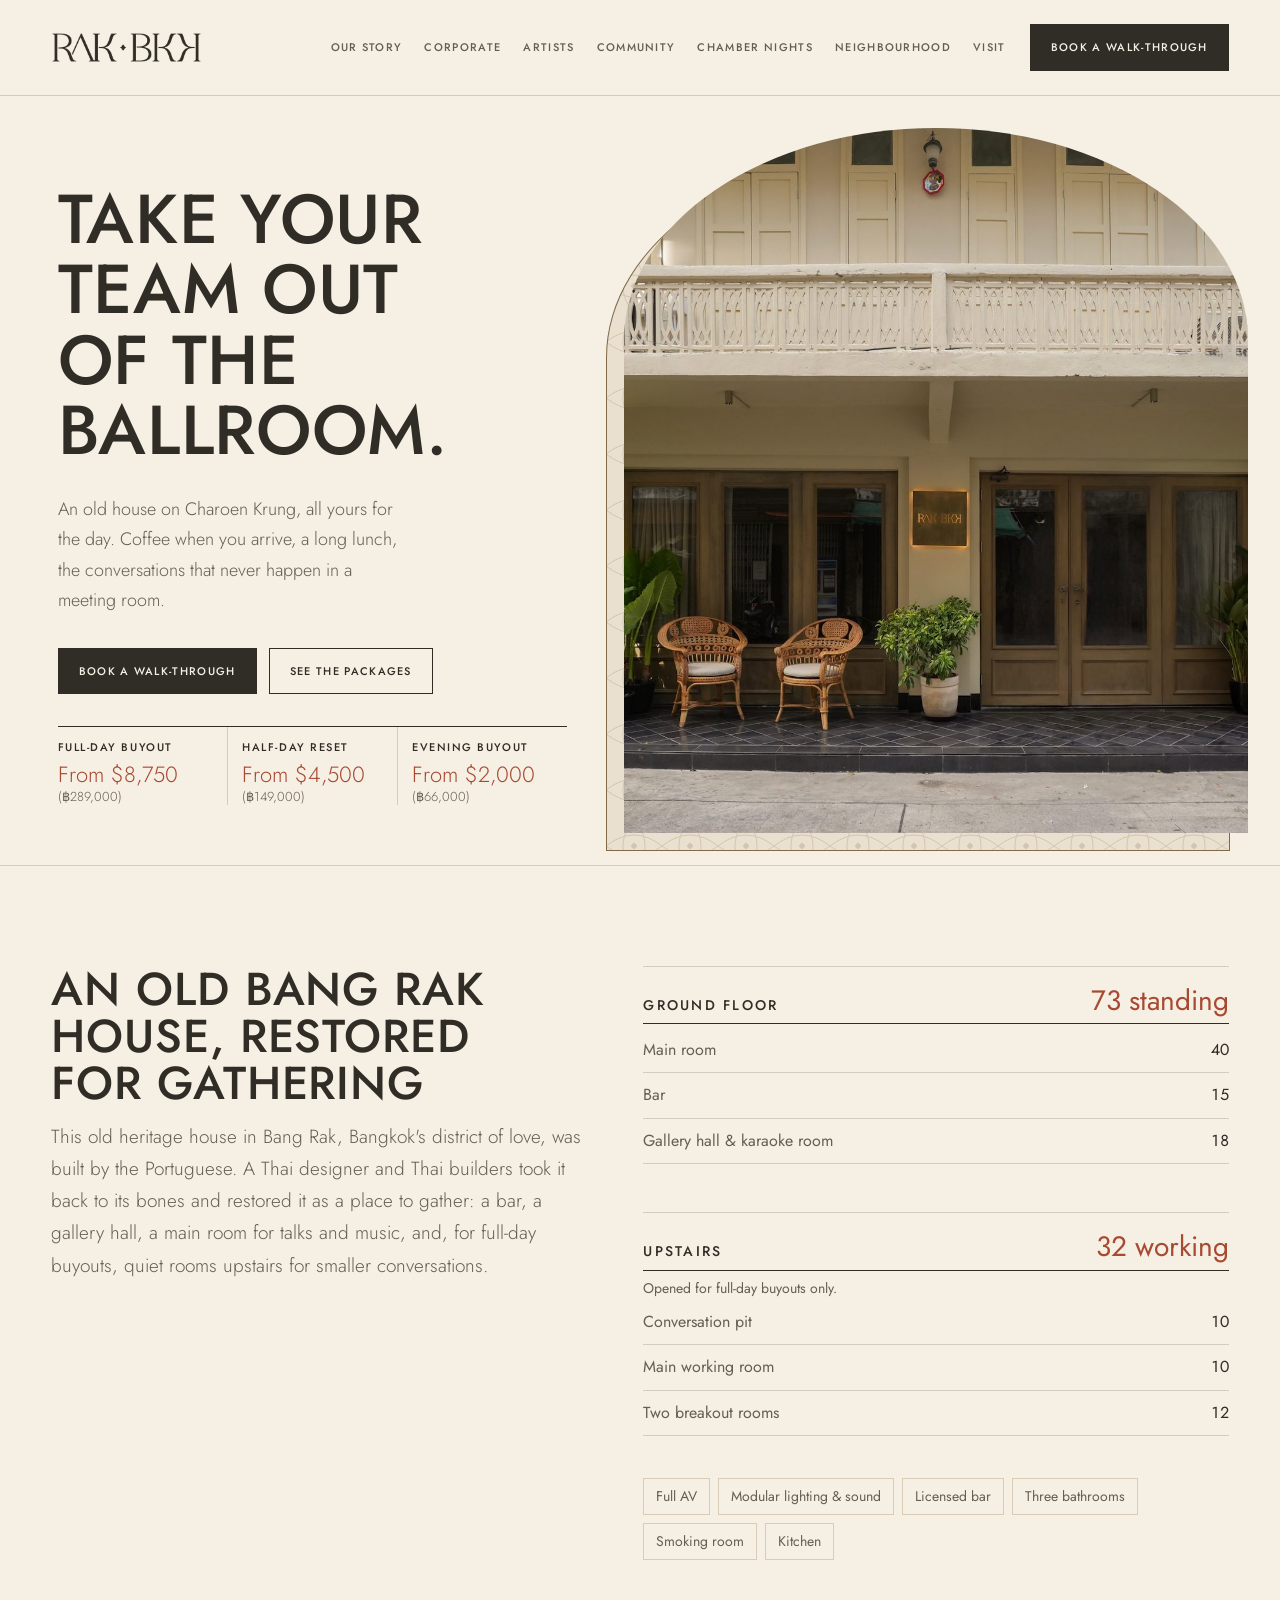
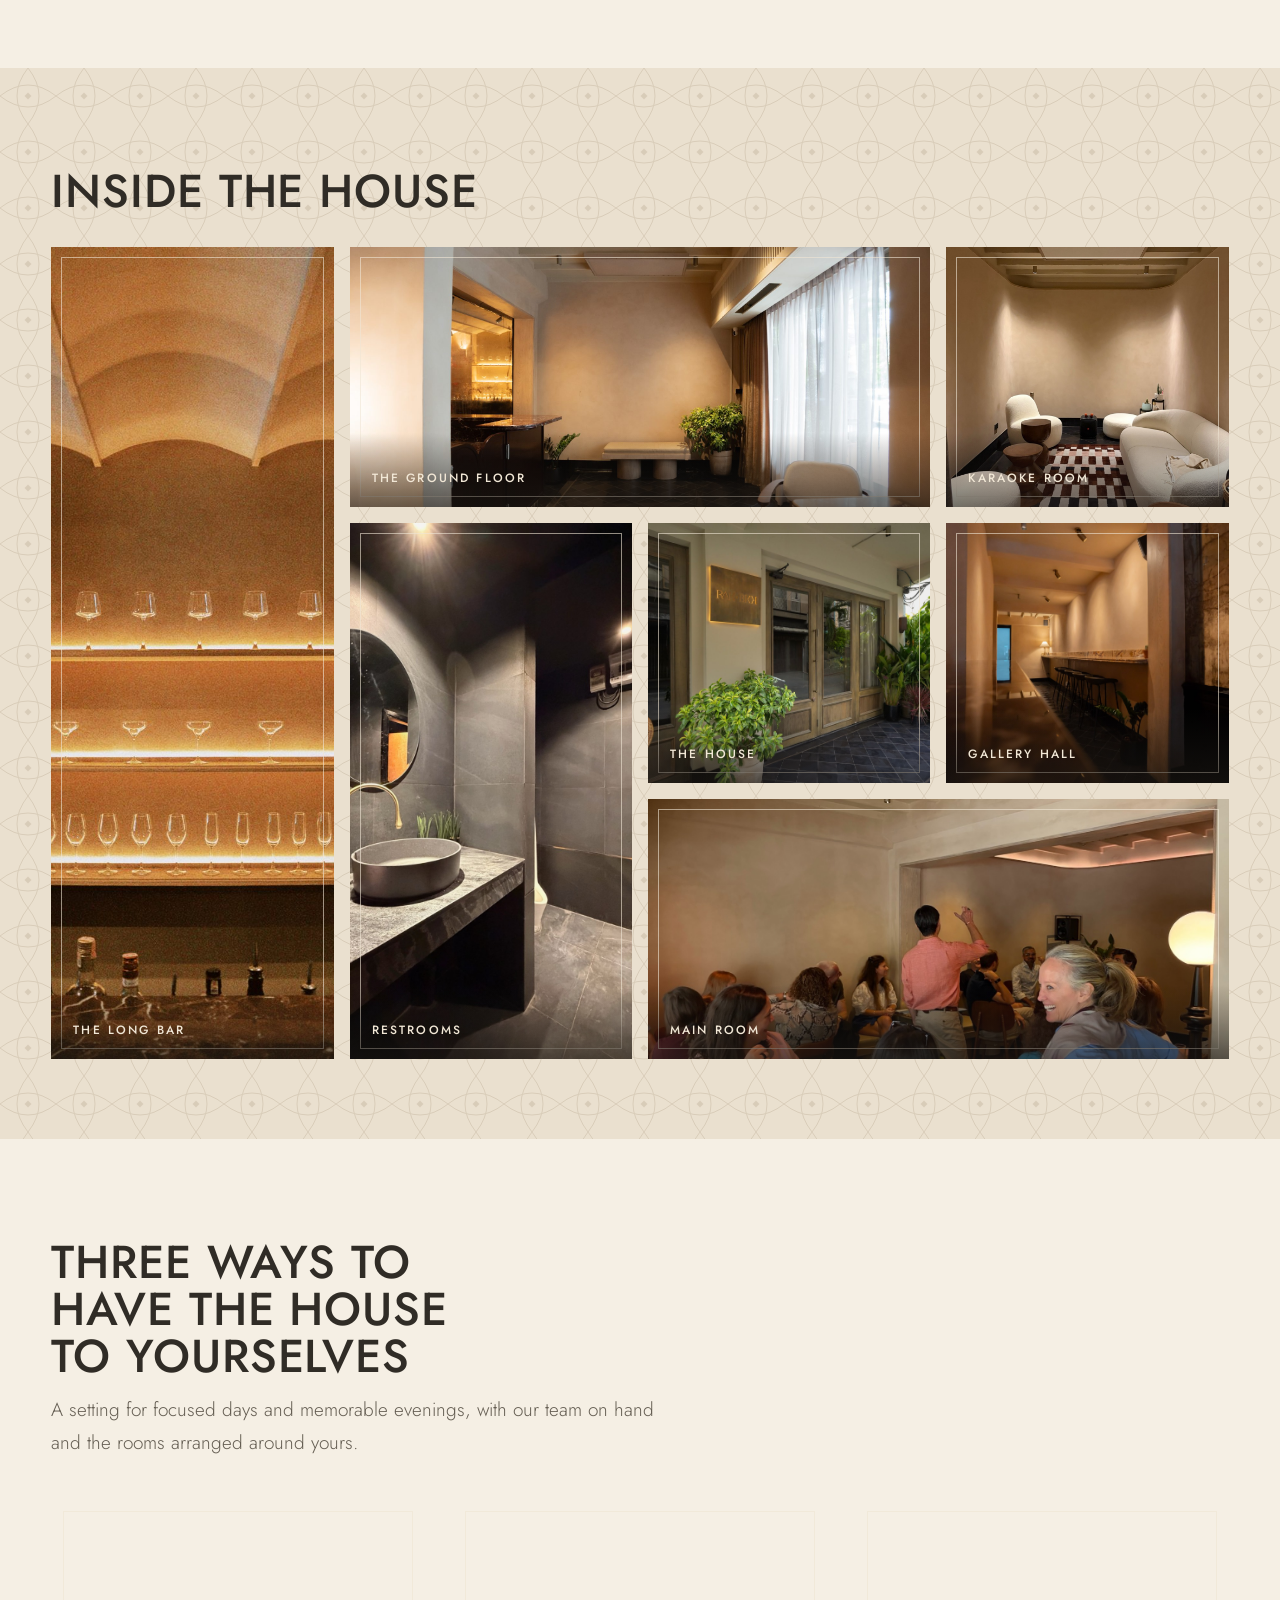
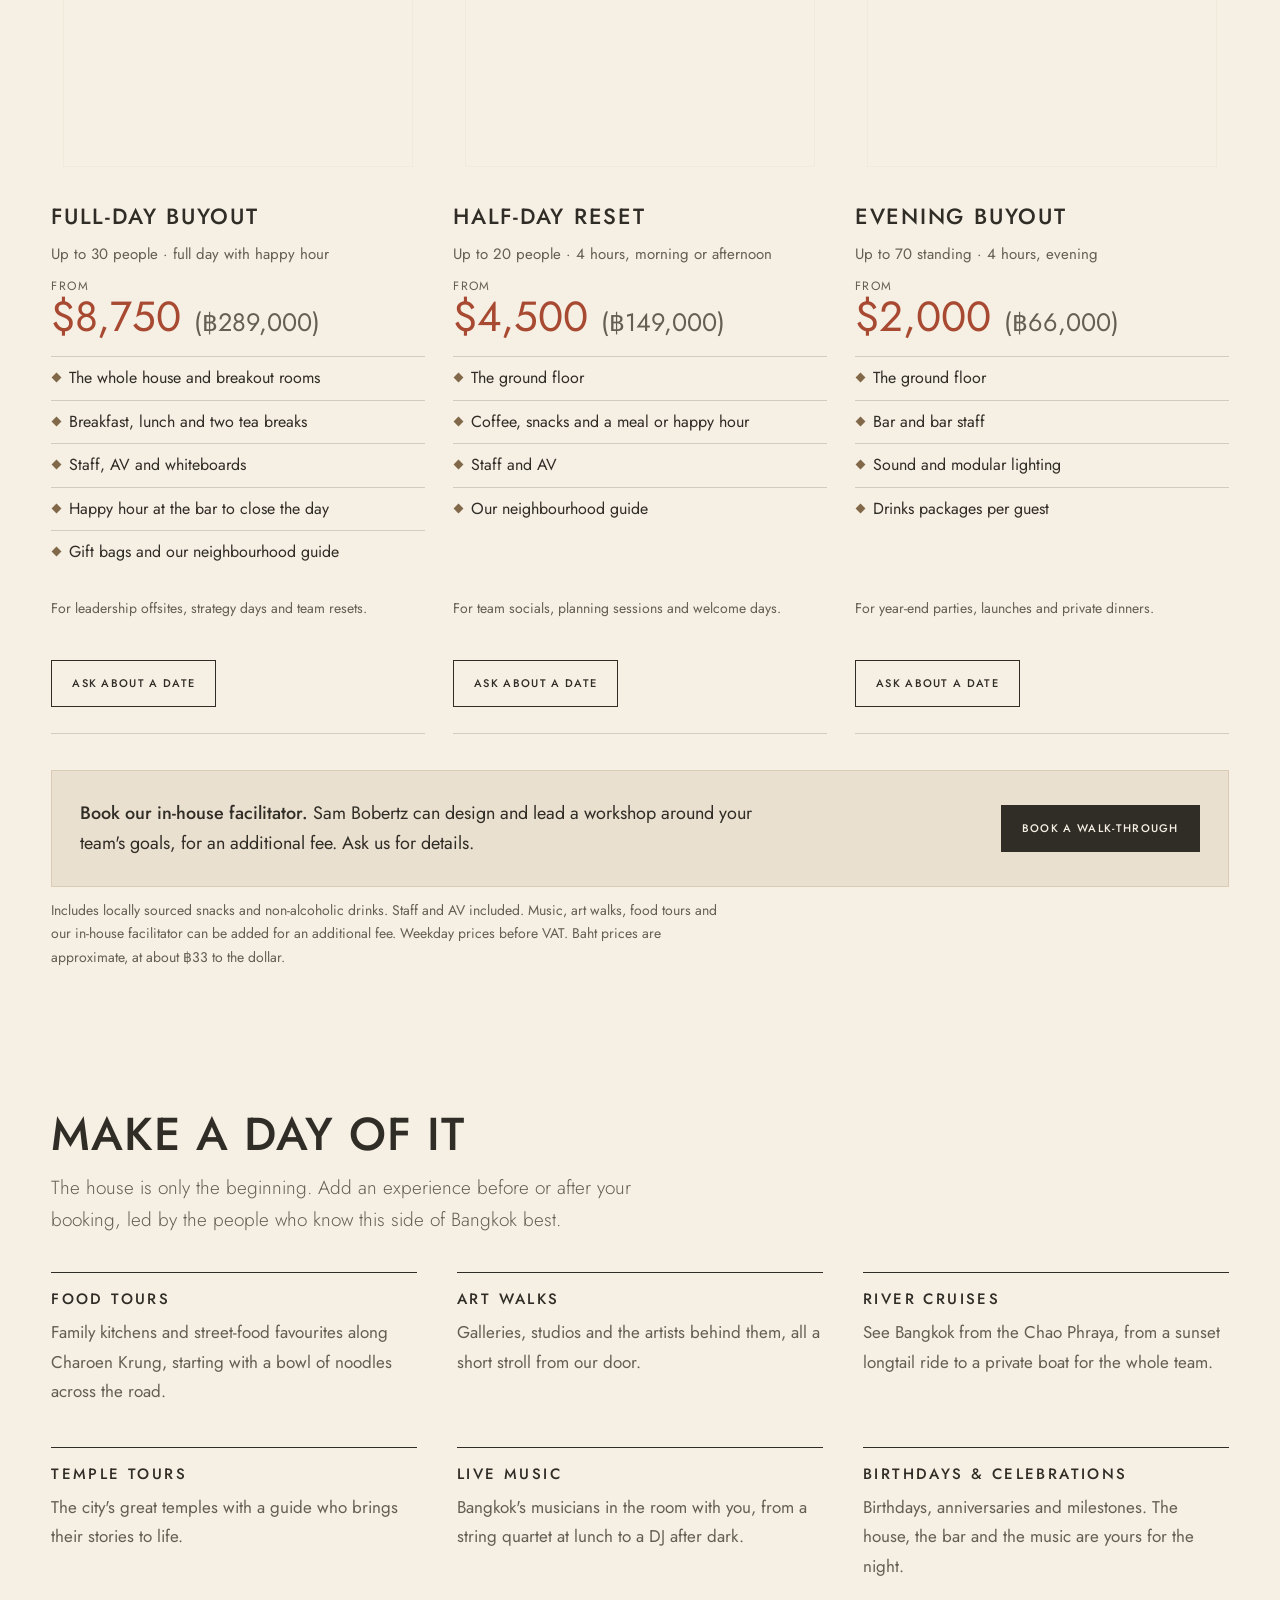
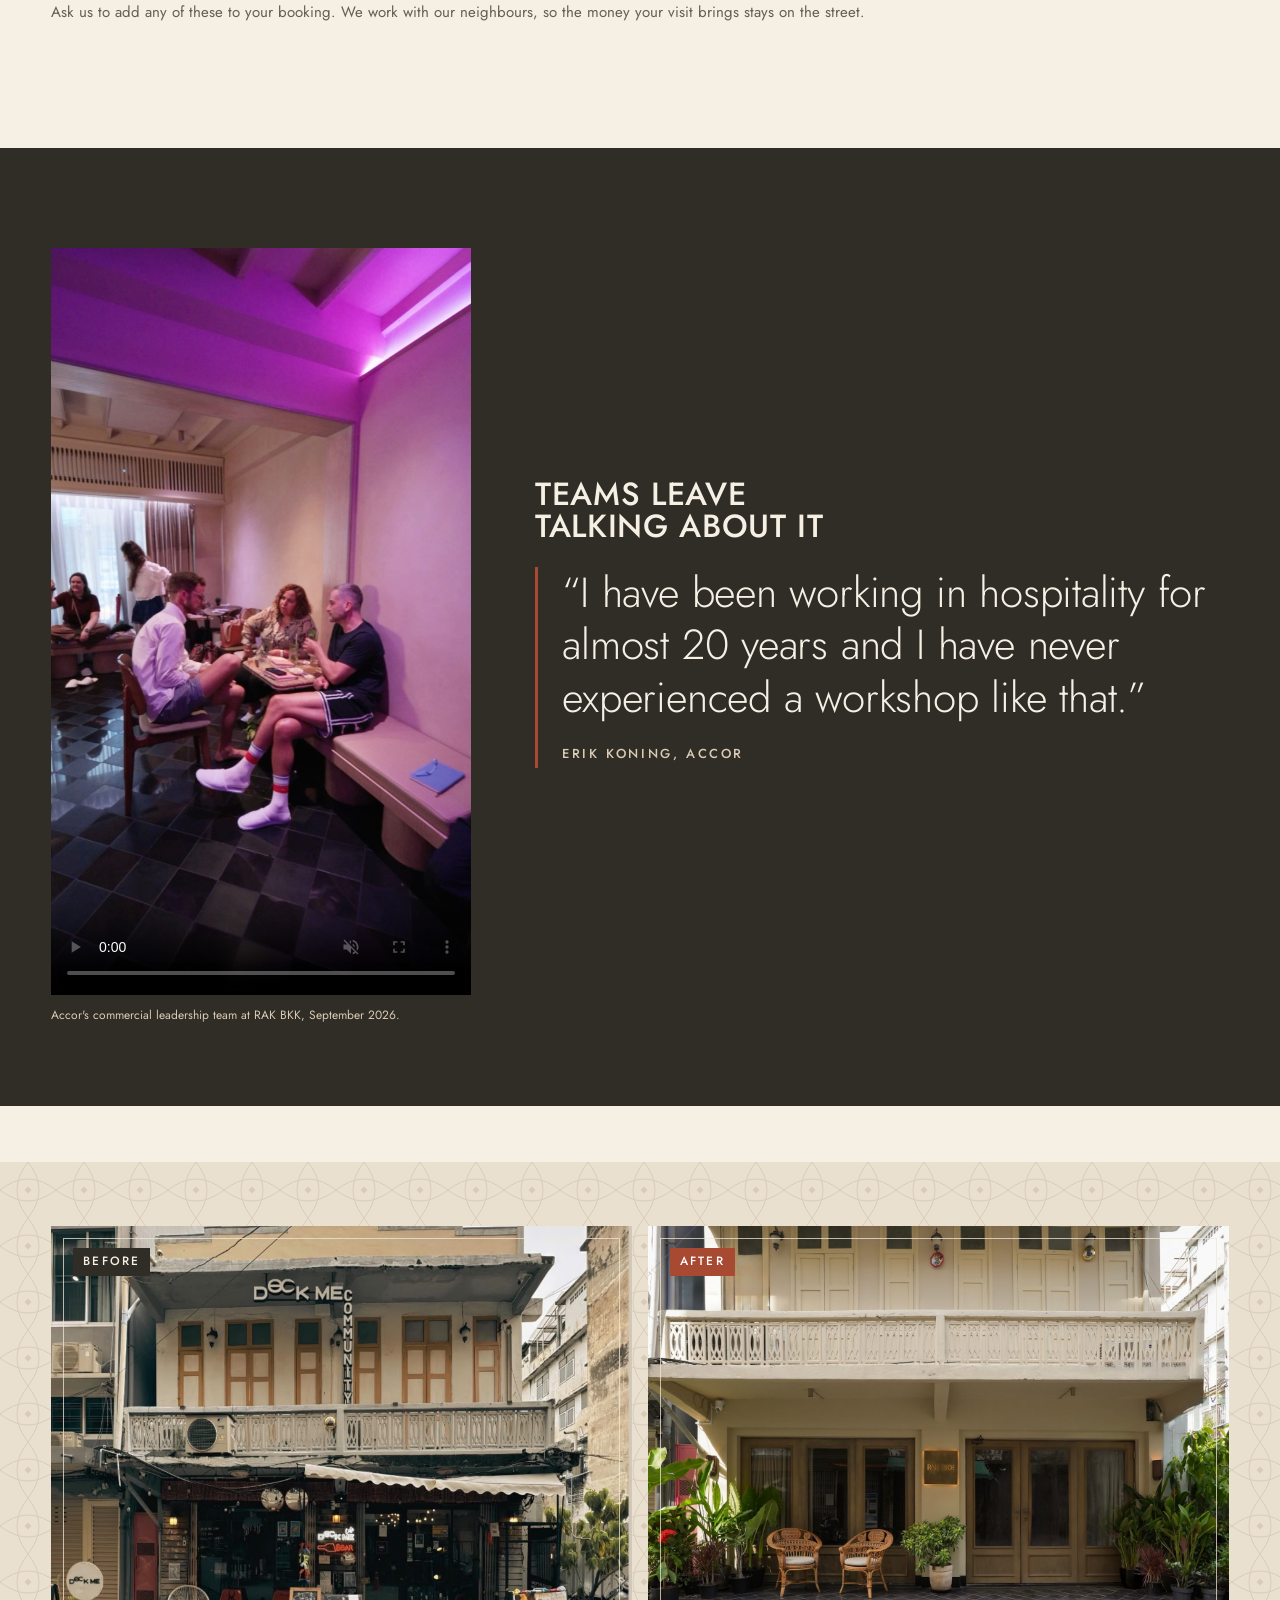
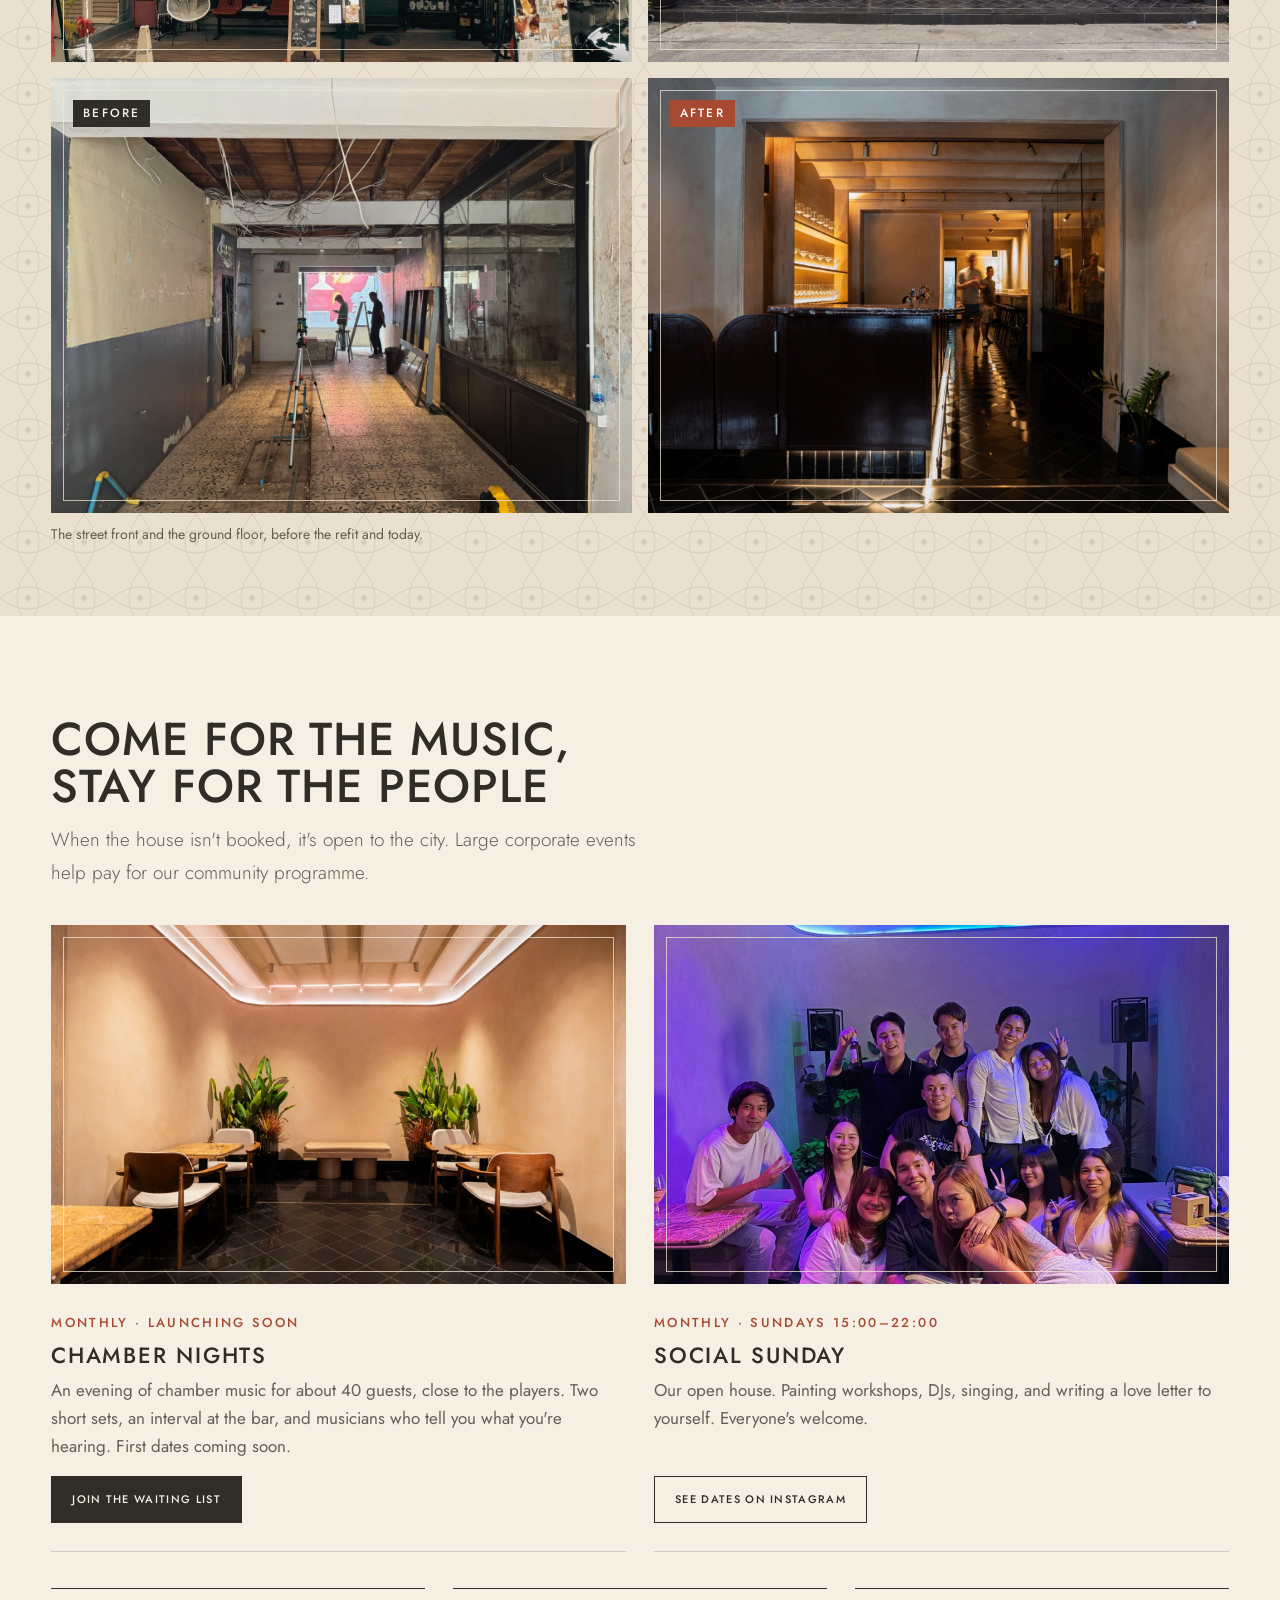
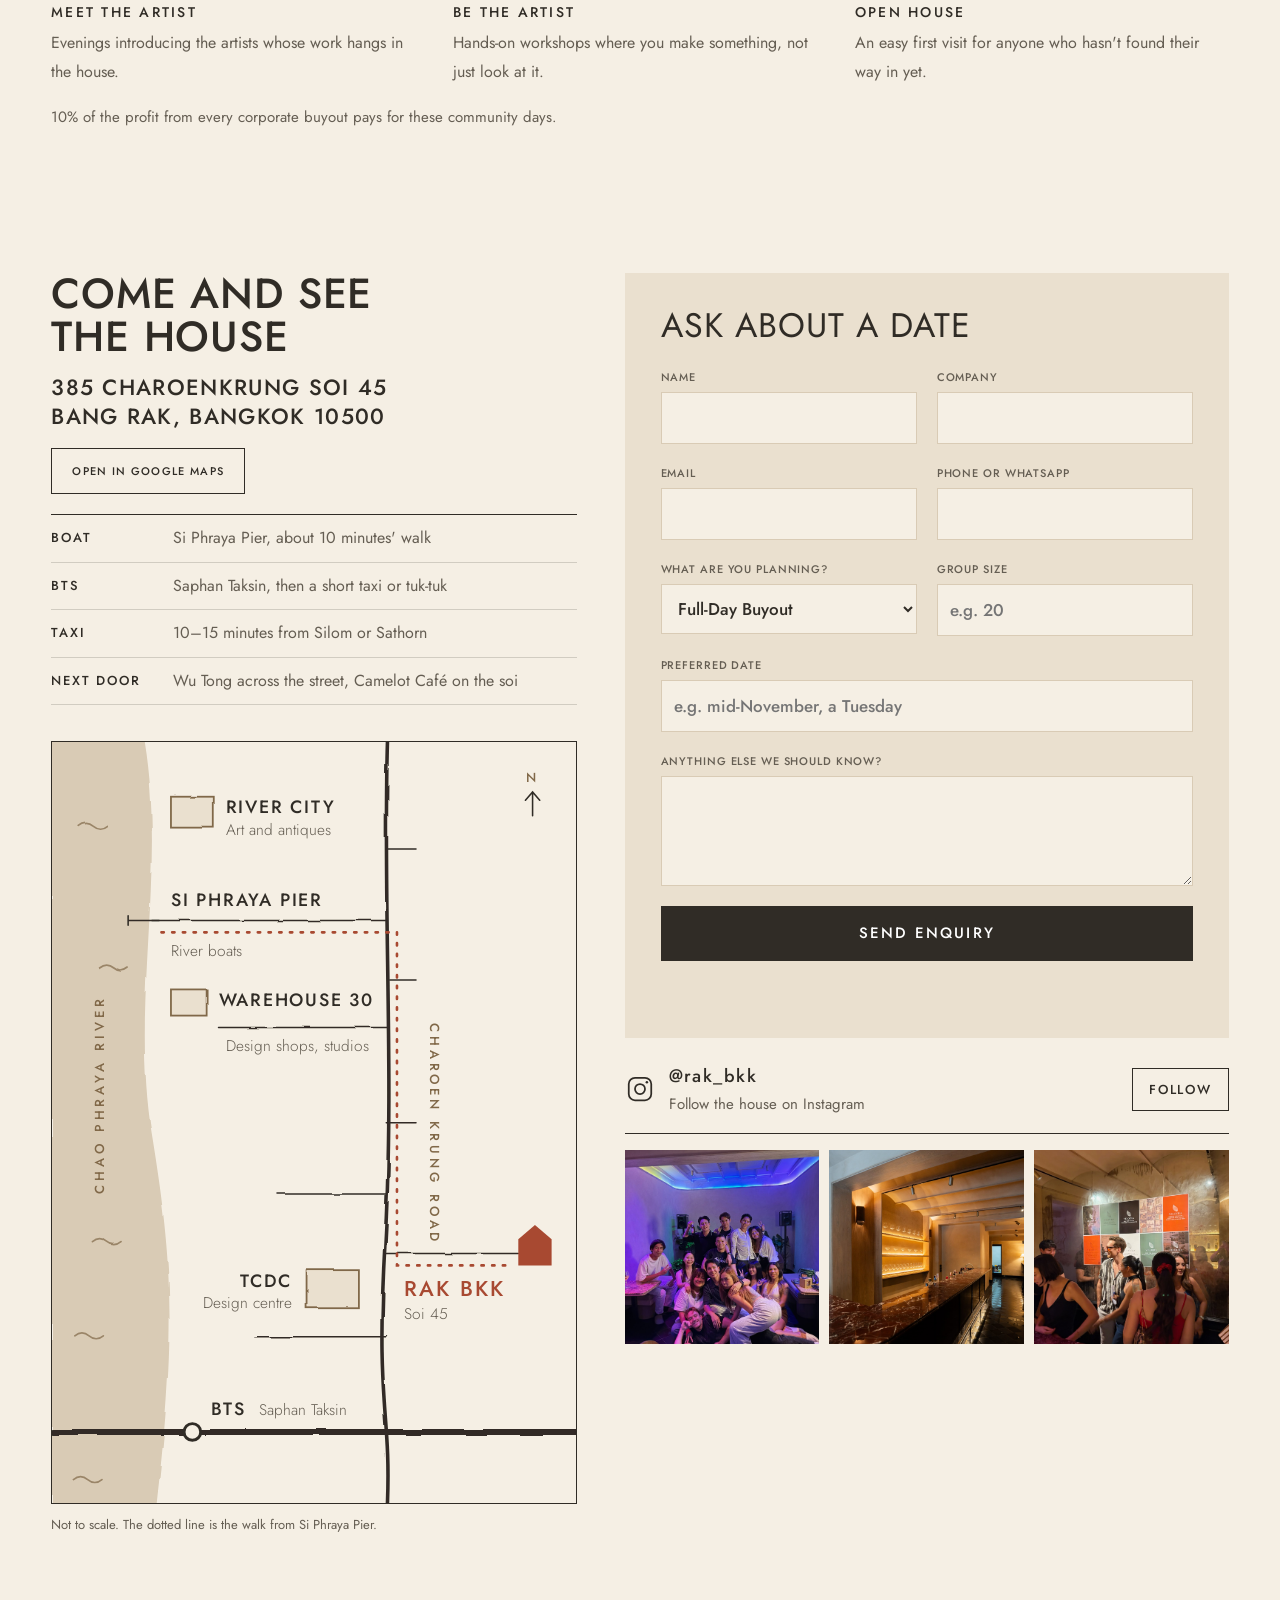
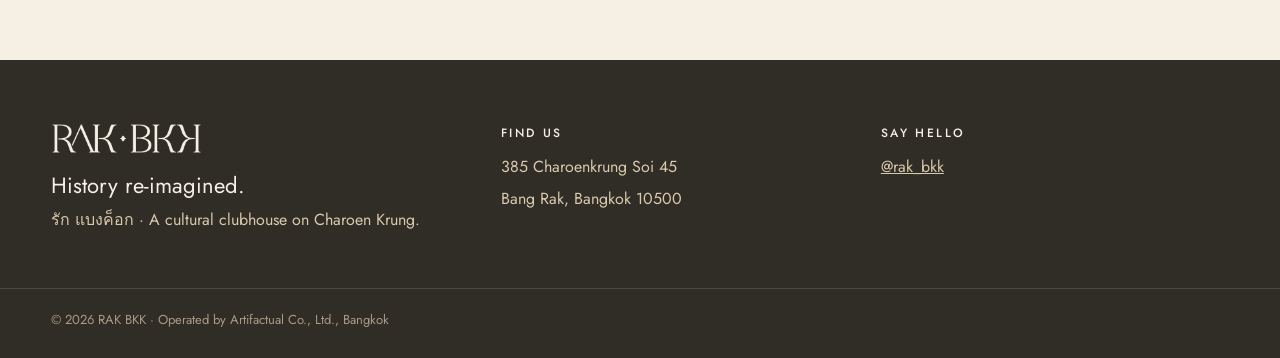
==== commit e1b2a176: "Add Neighbourhood directory page and menu tab Co-Authored-By: Claude Opus 5.5 <noreply@anthropic.com" ====
--- a/index.html
+++ b/index.html
@@ -239,6 +239,7 @@
       <a href="artists.html">Artists</a>
       <a href="community.html">Community</a>
       <a href="chamber-nights.html">Chamber Nights</a>
+      <a href="neighbourhood.html">Neighbourhood</a>
       <a href="index.html#visit">Visit</a>
     </nav>
     <a class="btn solid" href="corporate.html#ask">Book a walk-through</a>
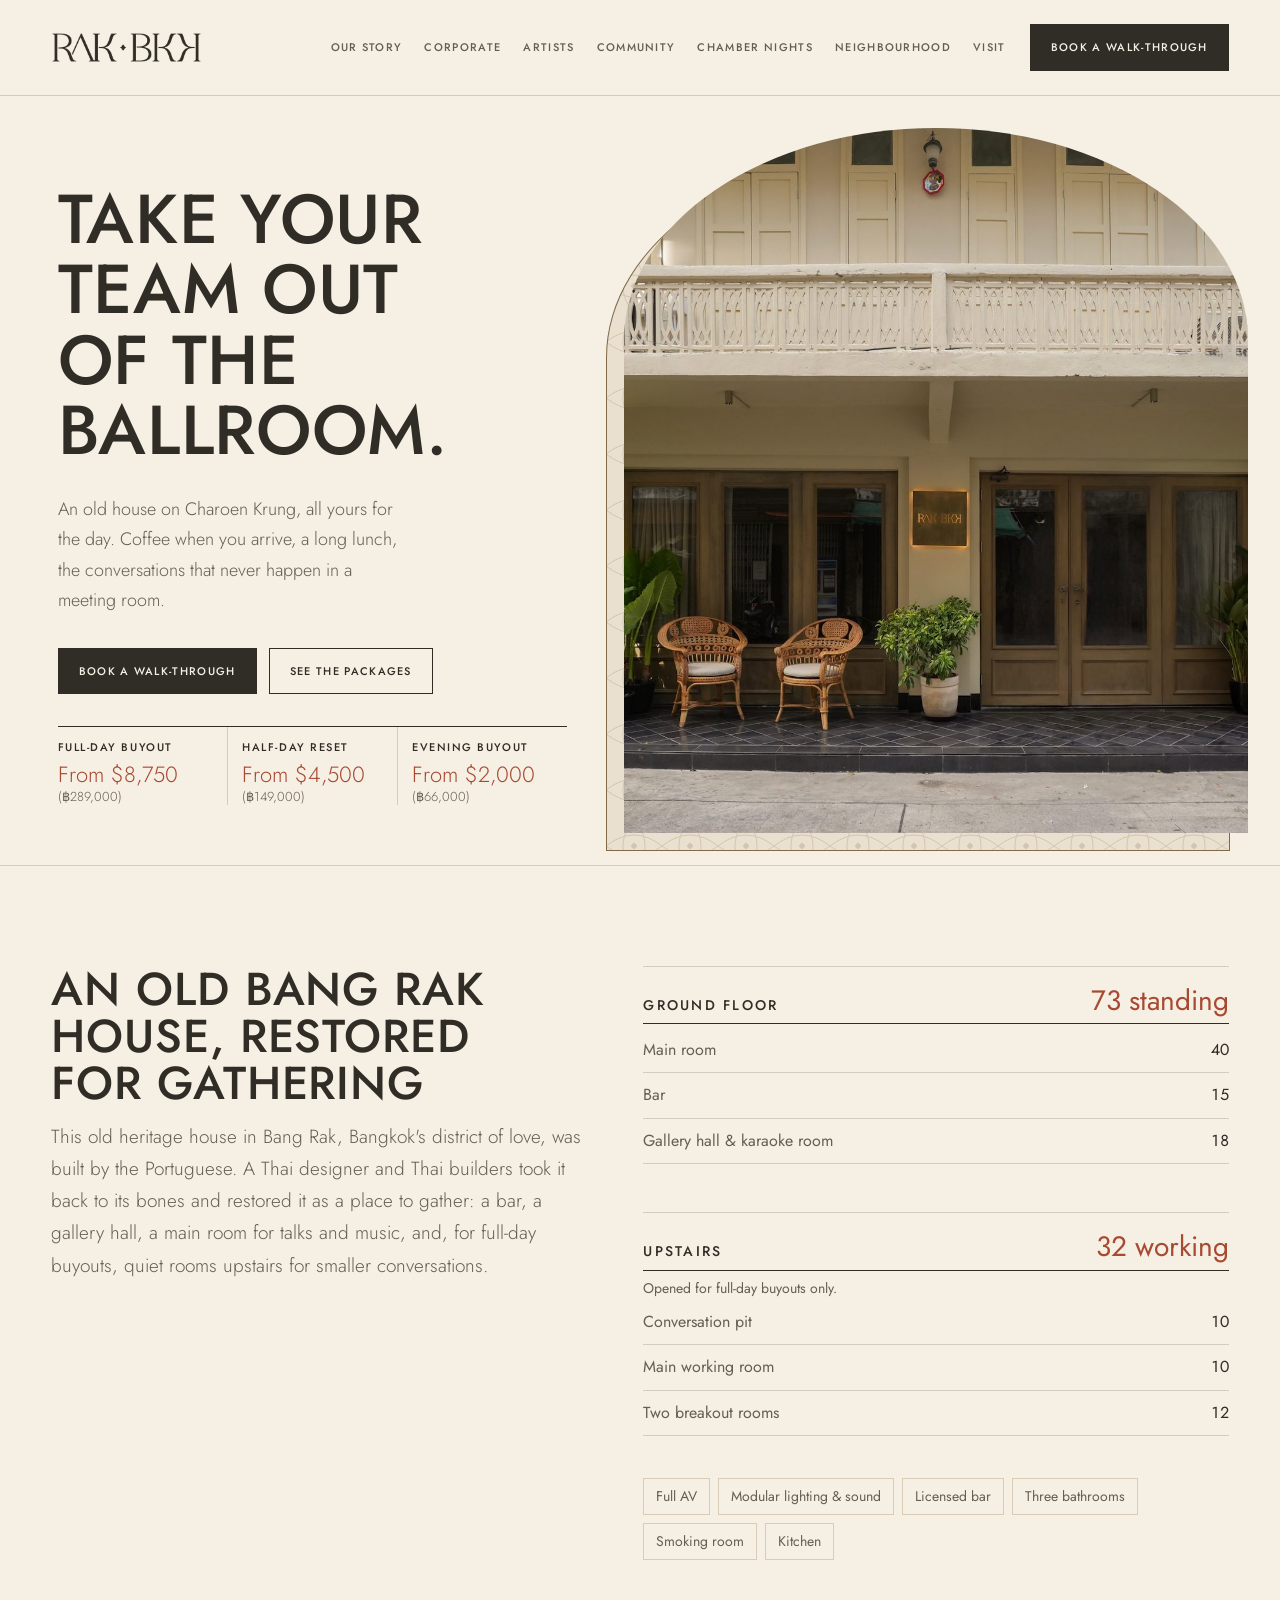
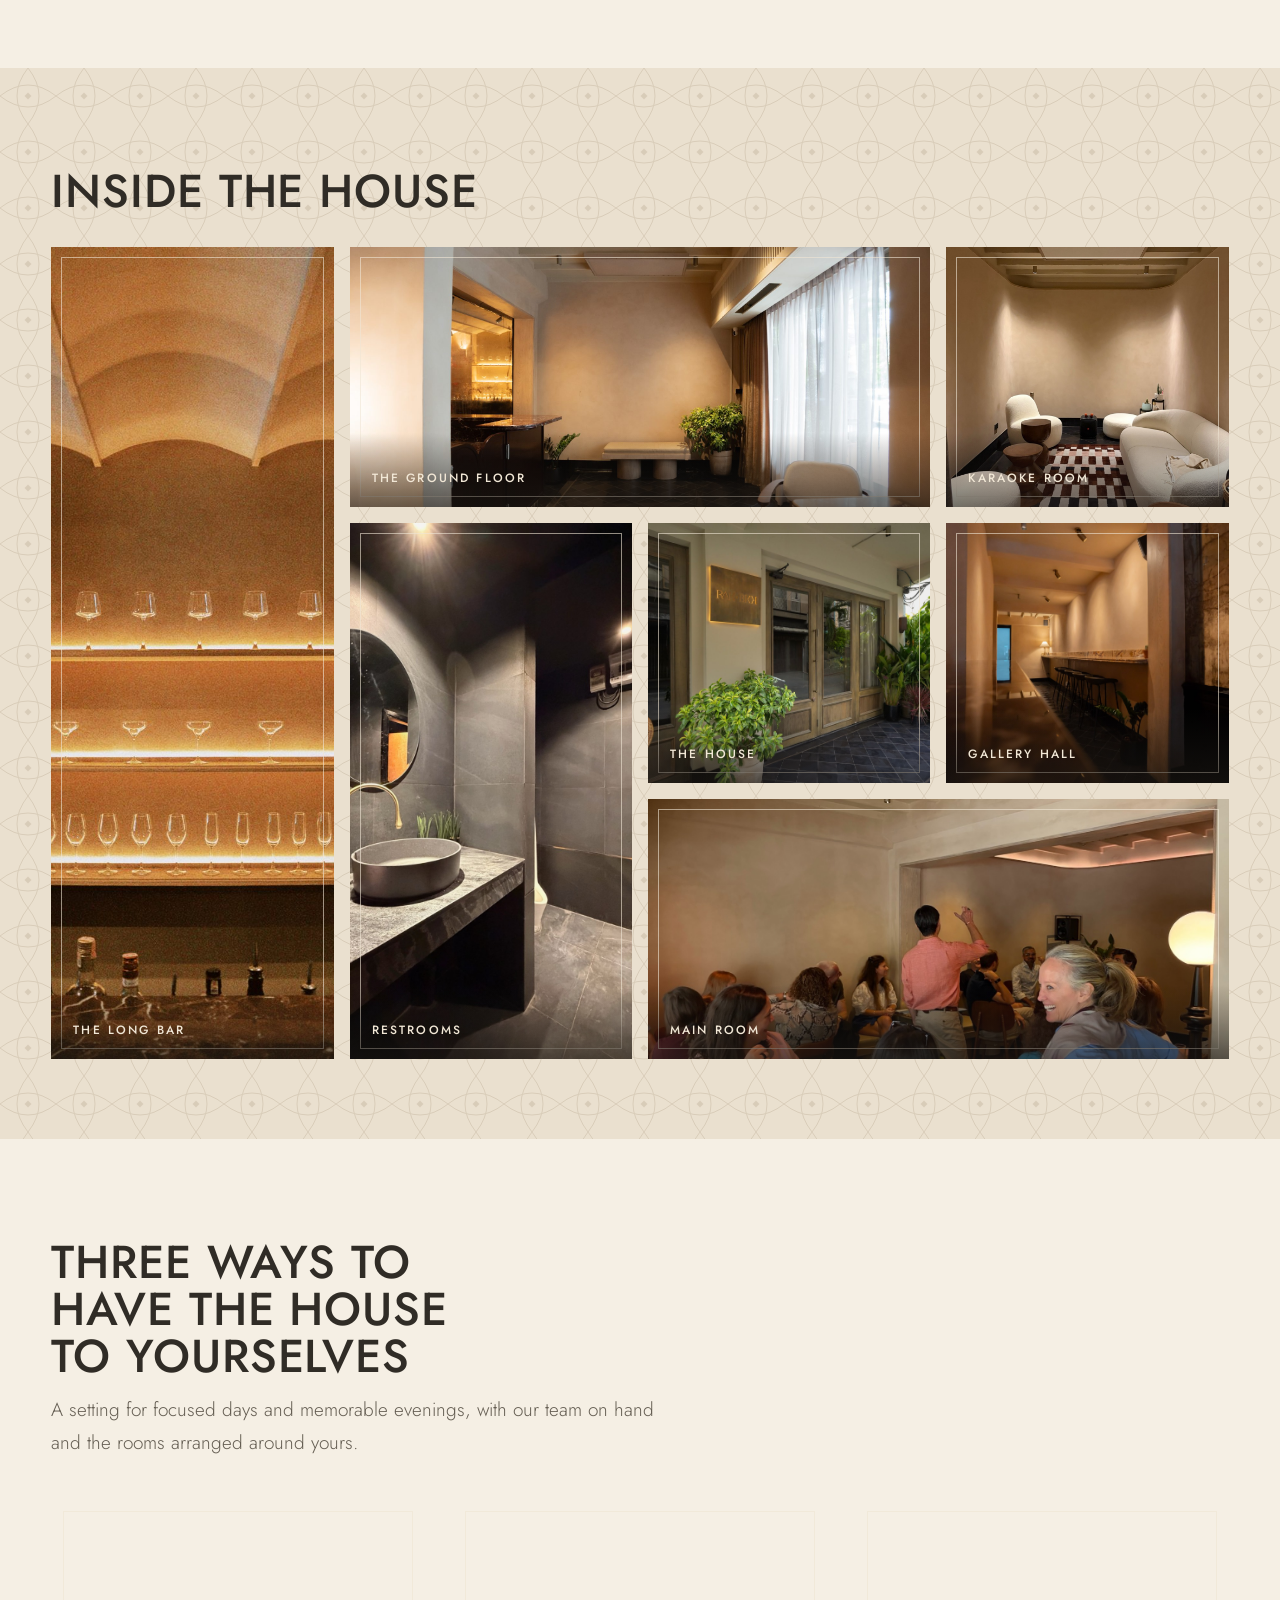
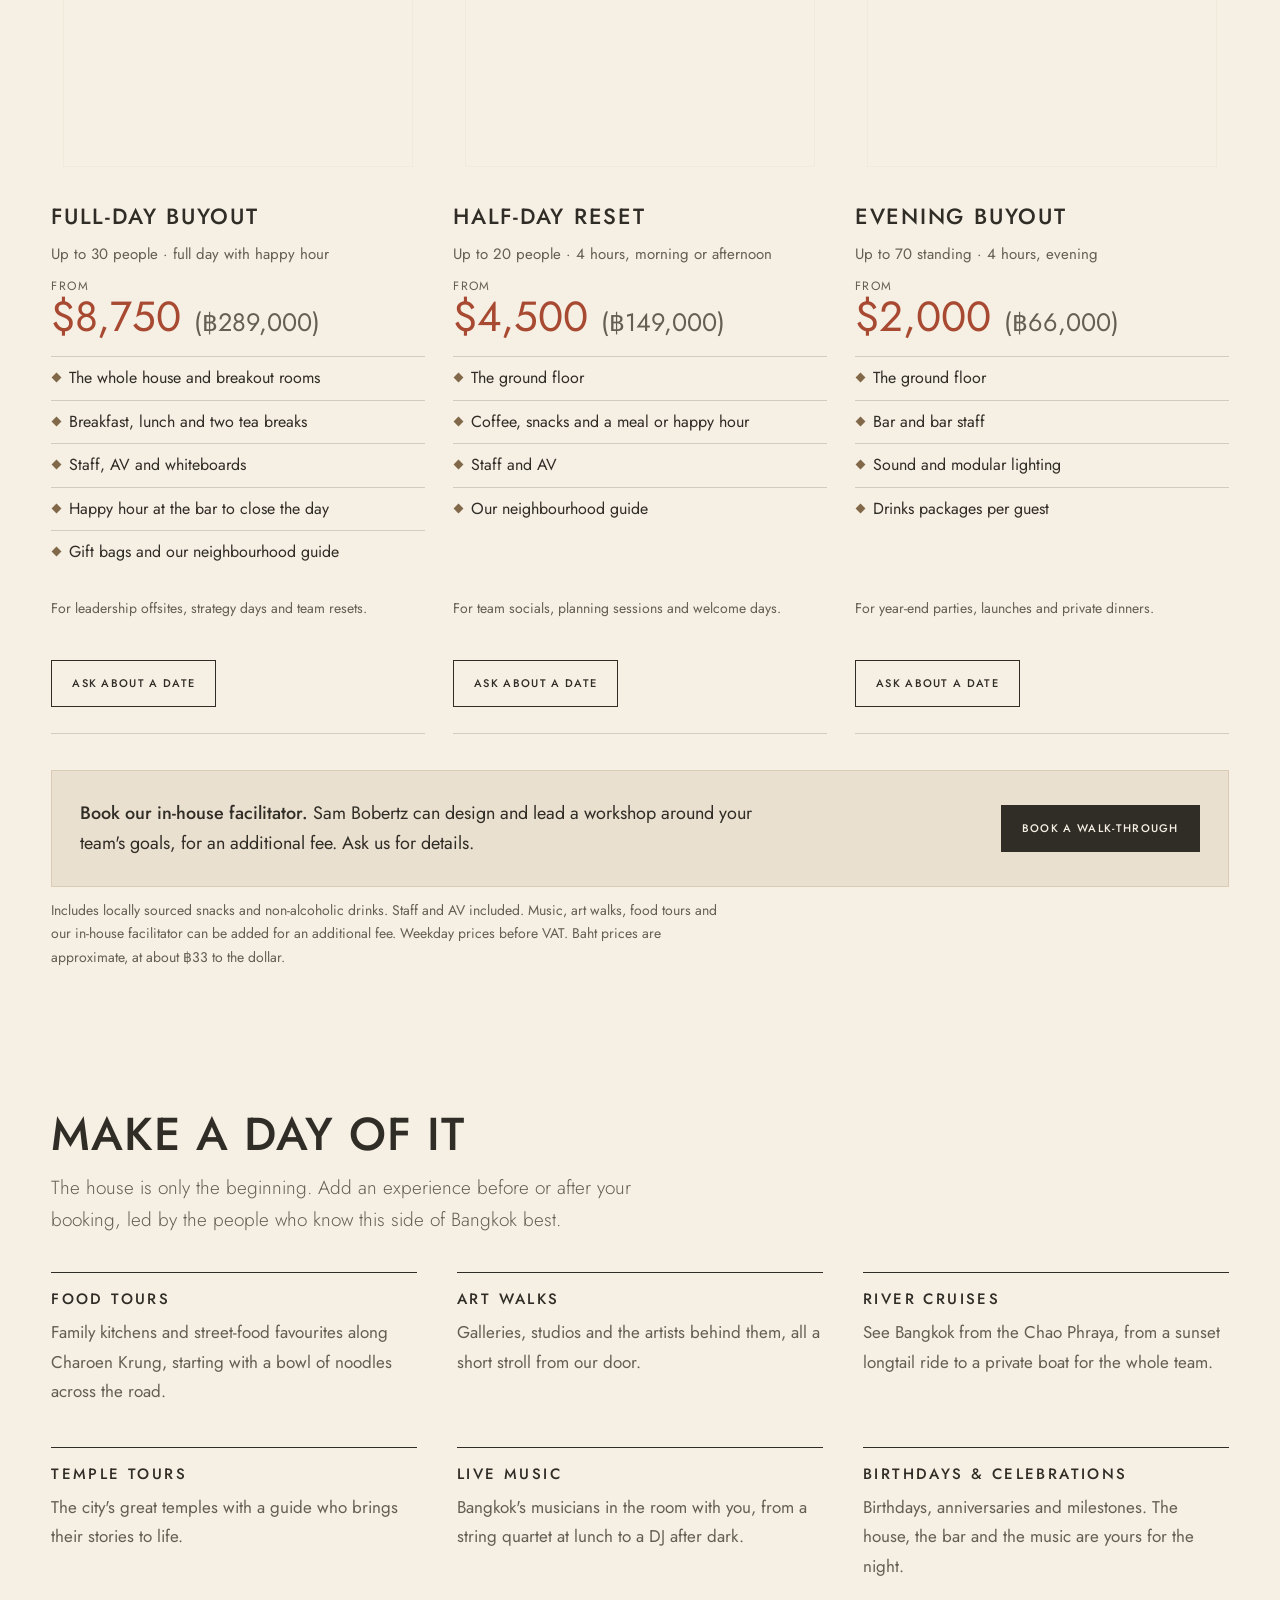
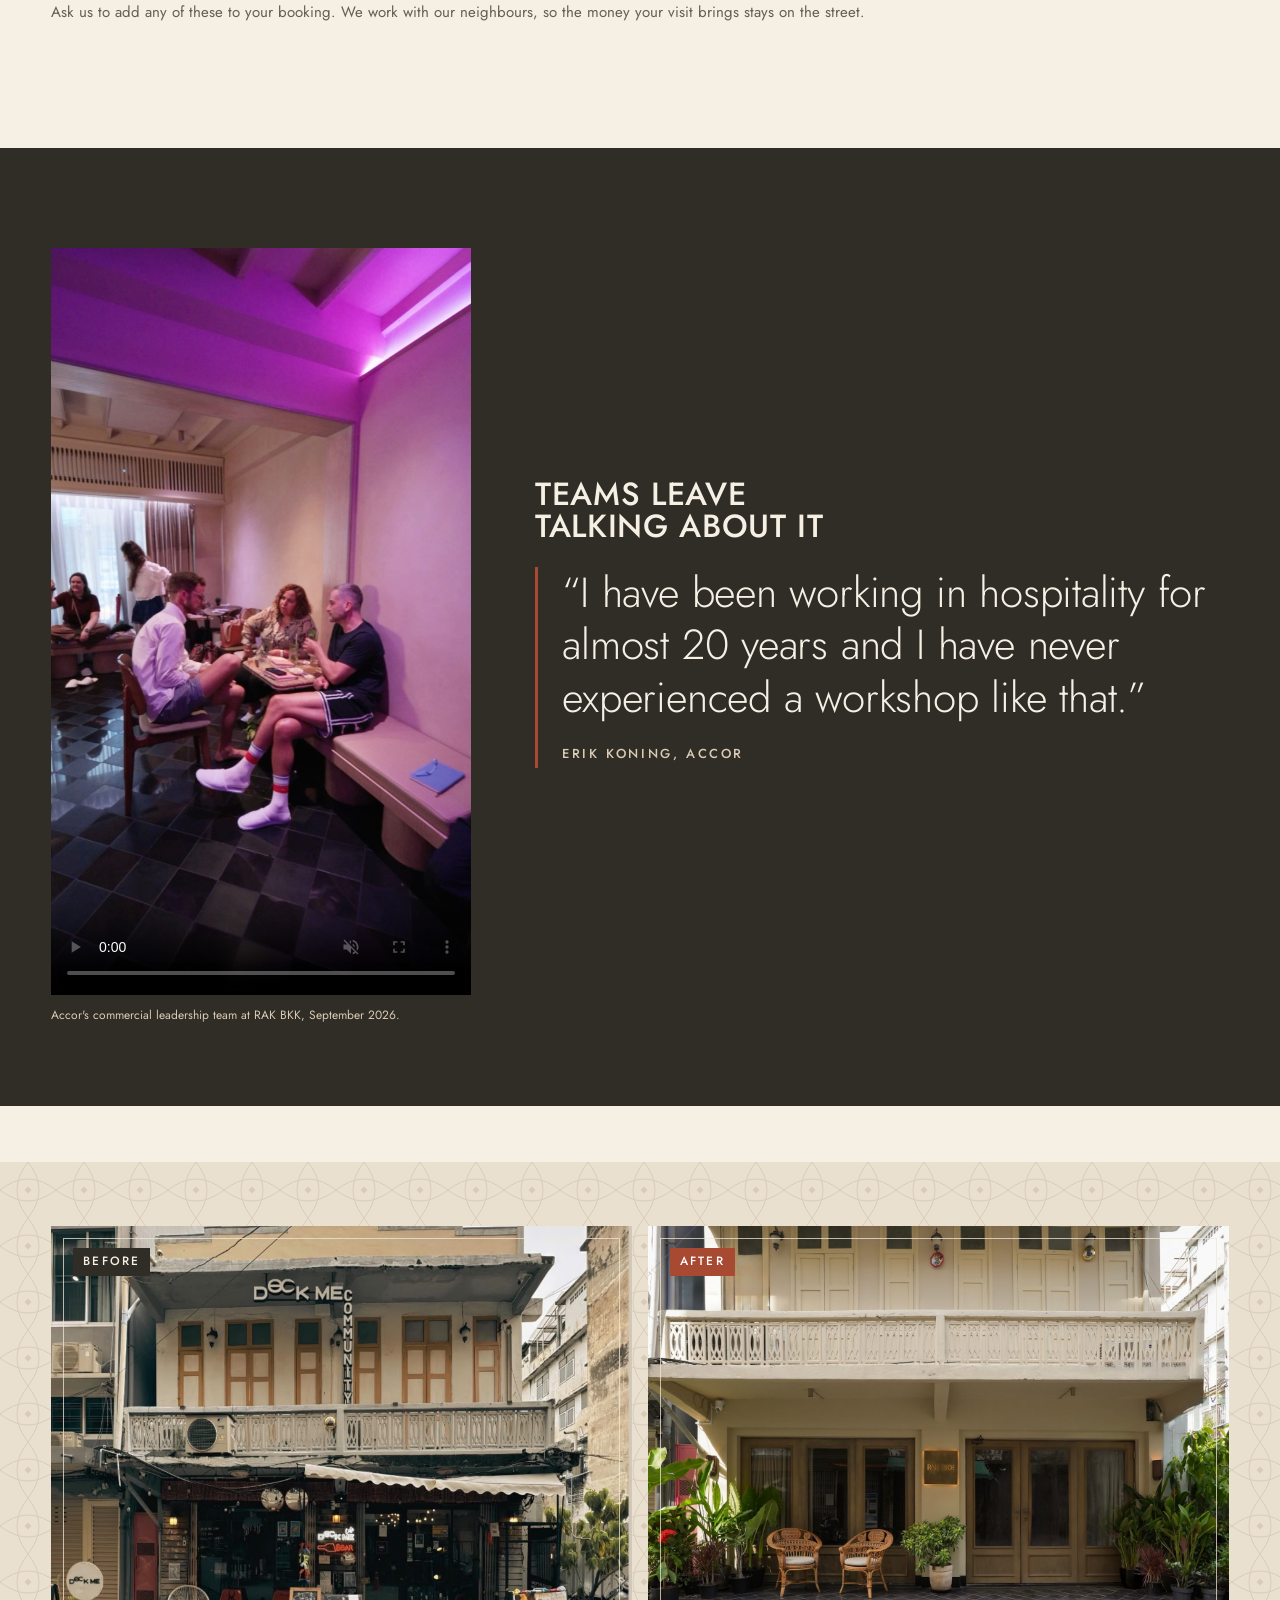
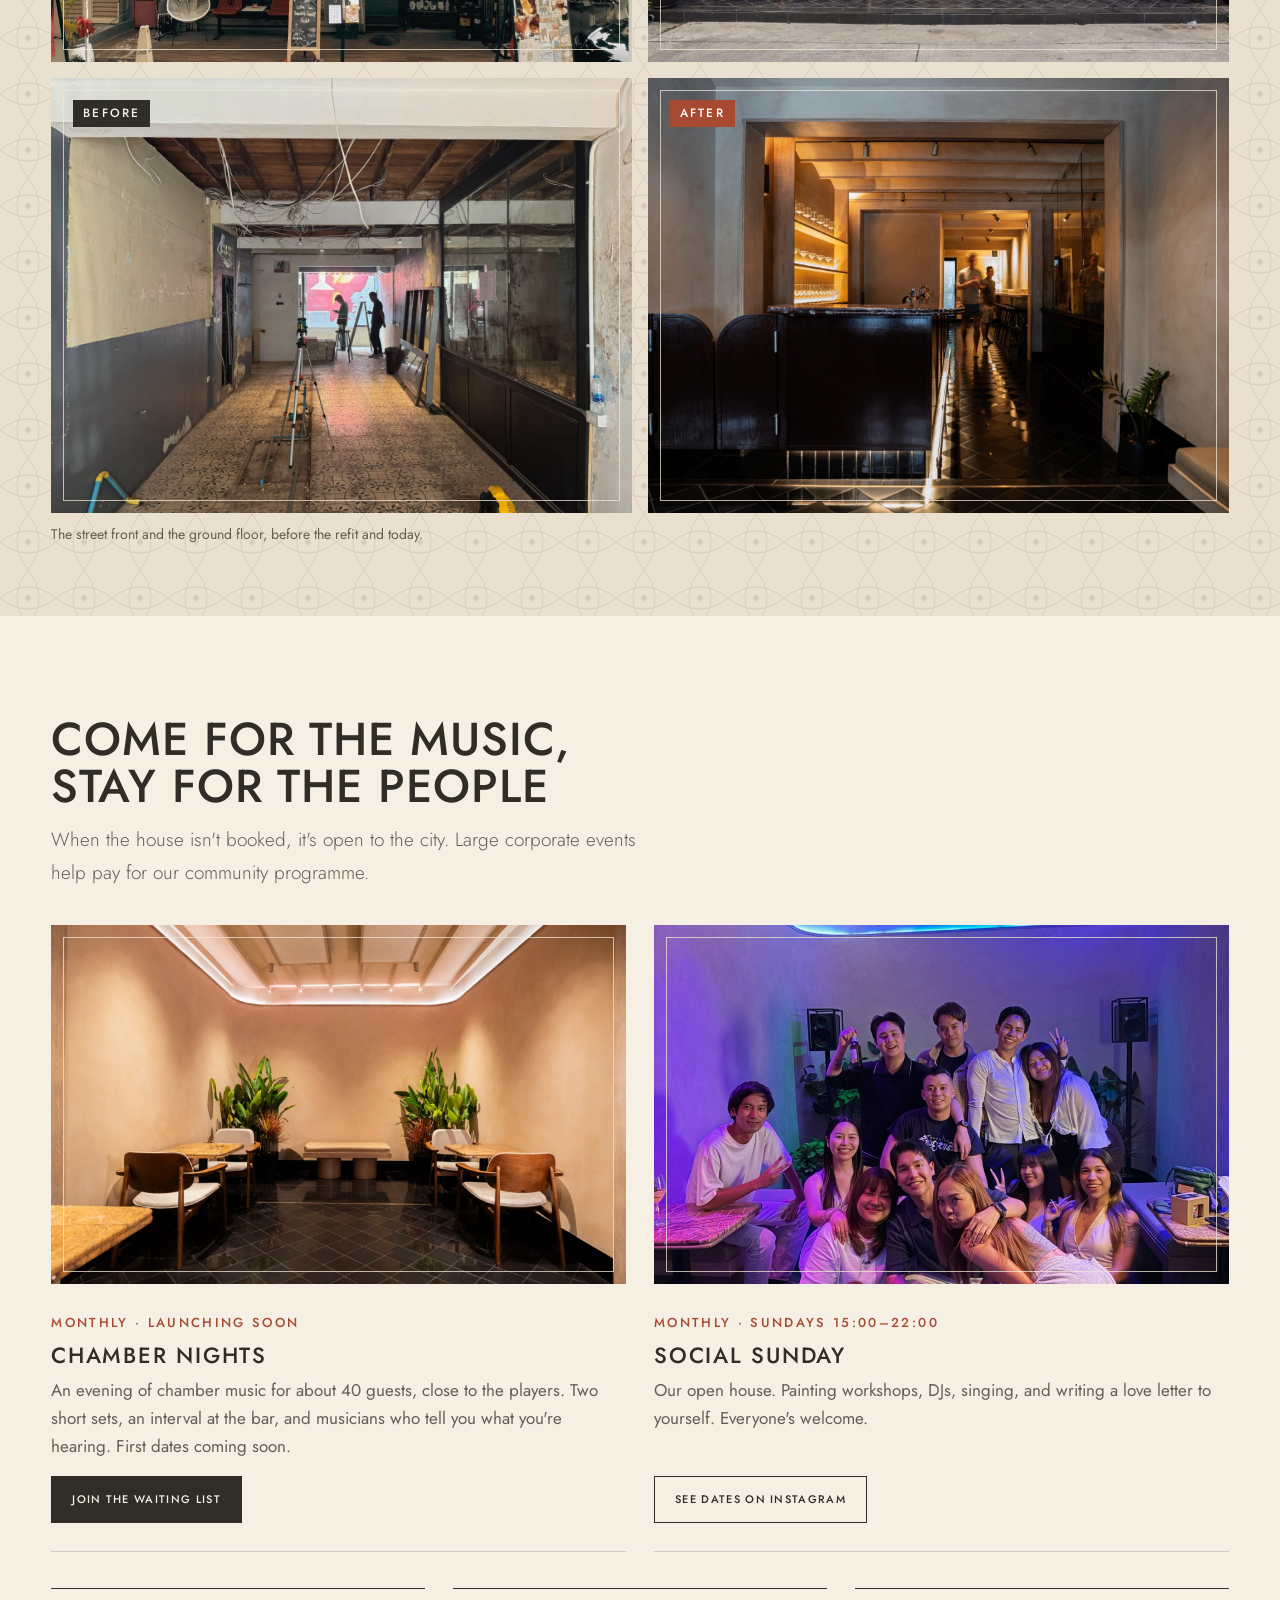
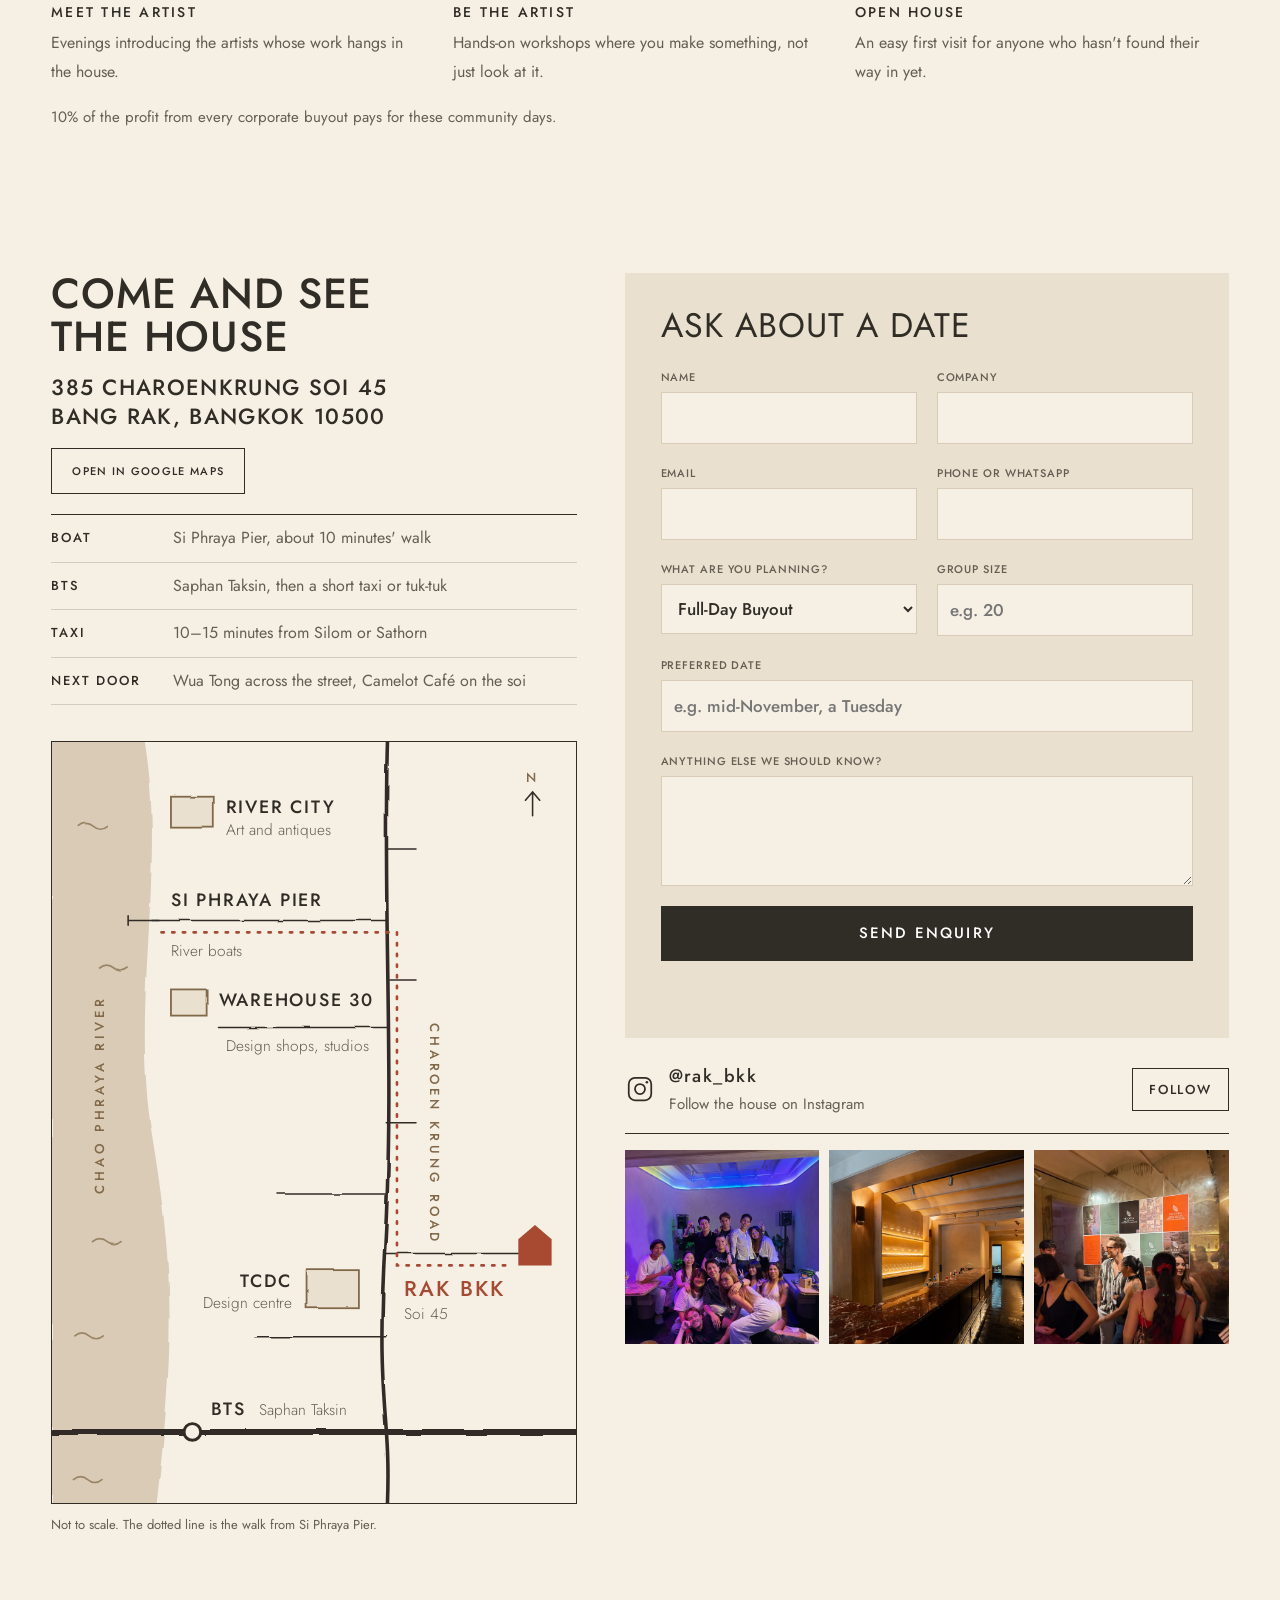
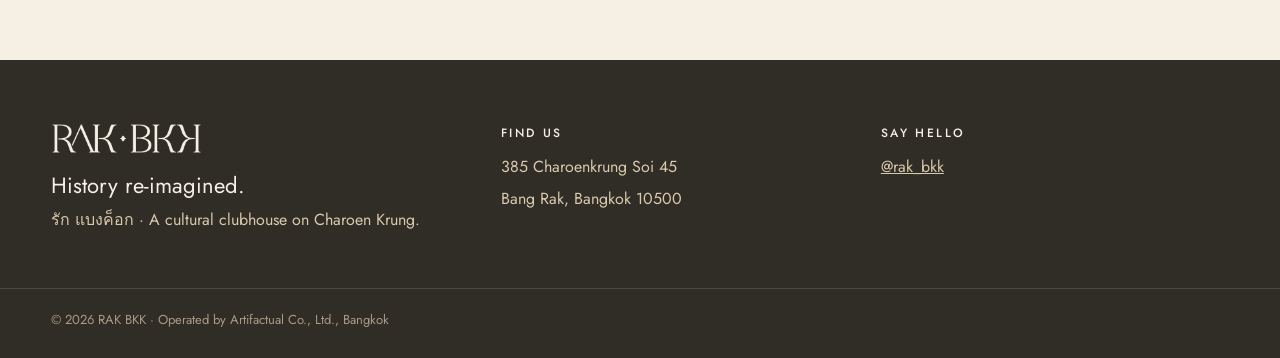
==== commit 17660ec1: "Correct restaurant spelling to Wua Tong Co-Authored-By: Claude Opus 5.5 <noreply@anthropic.com>" ====
--- a/index.html
+++ b/index.html
@@ -454,7 +454,7 @@
           <div><b>Boat</b><span>Si Phraya Pier, about 10 minutes' walk</span></div>
           <div><b>BTS</b><span>Saphan Taksin, then a short taxi or tuk-tuk</span></div>
           <div><b>Taxi</b><span>10–15 minutes from Silom or Sathorn</span></div>
-          <div><b>Next door</b><span>Wu Tong across the street, Camelot Café on the soi</span></div>
+          <div><b>Next door</b><span>Wua Tong across the street, Camelot Café on the soi</span></div>
         </div>
         <figure class="hoodmap">
           <svg viewBox="0 0 440 640" role="img" aria-labelledby="map-t">
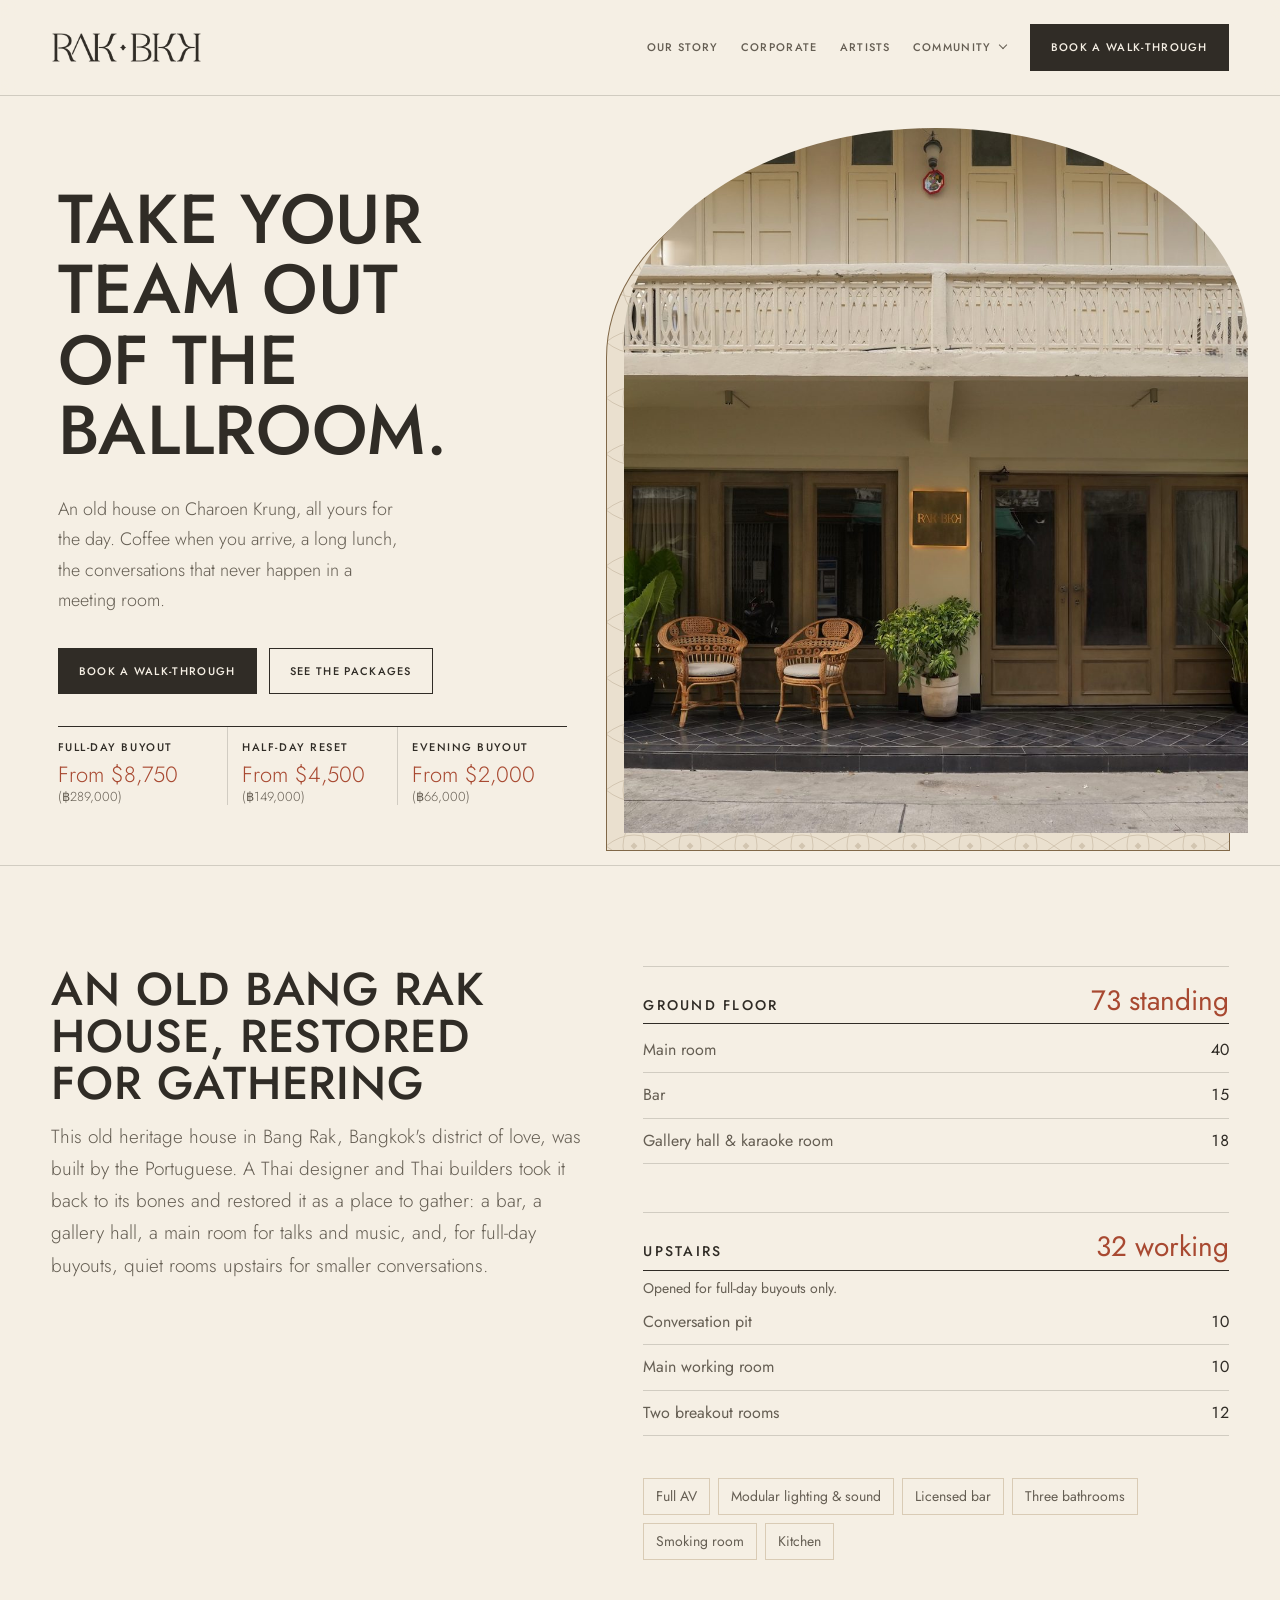
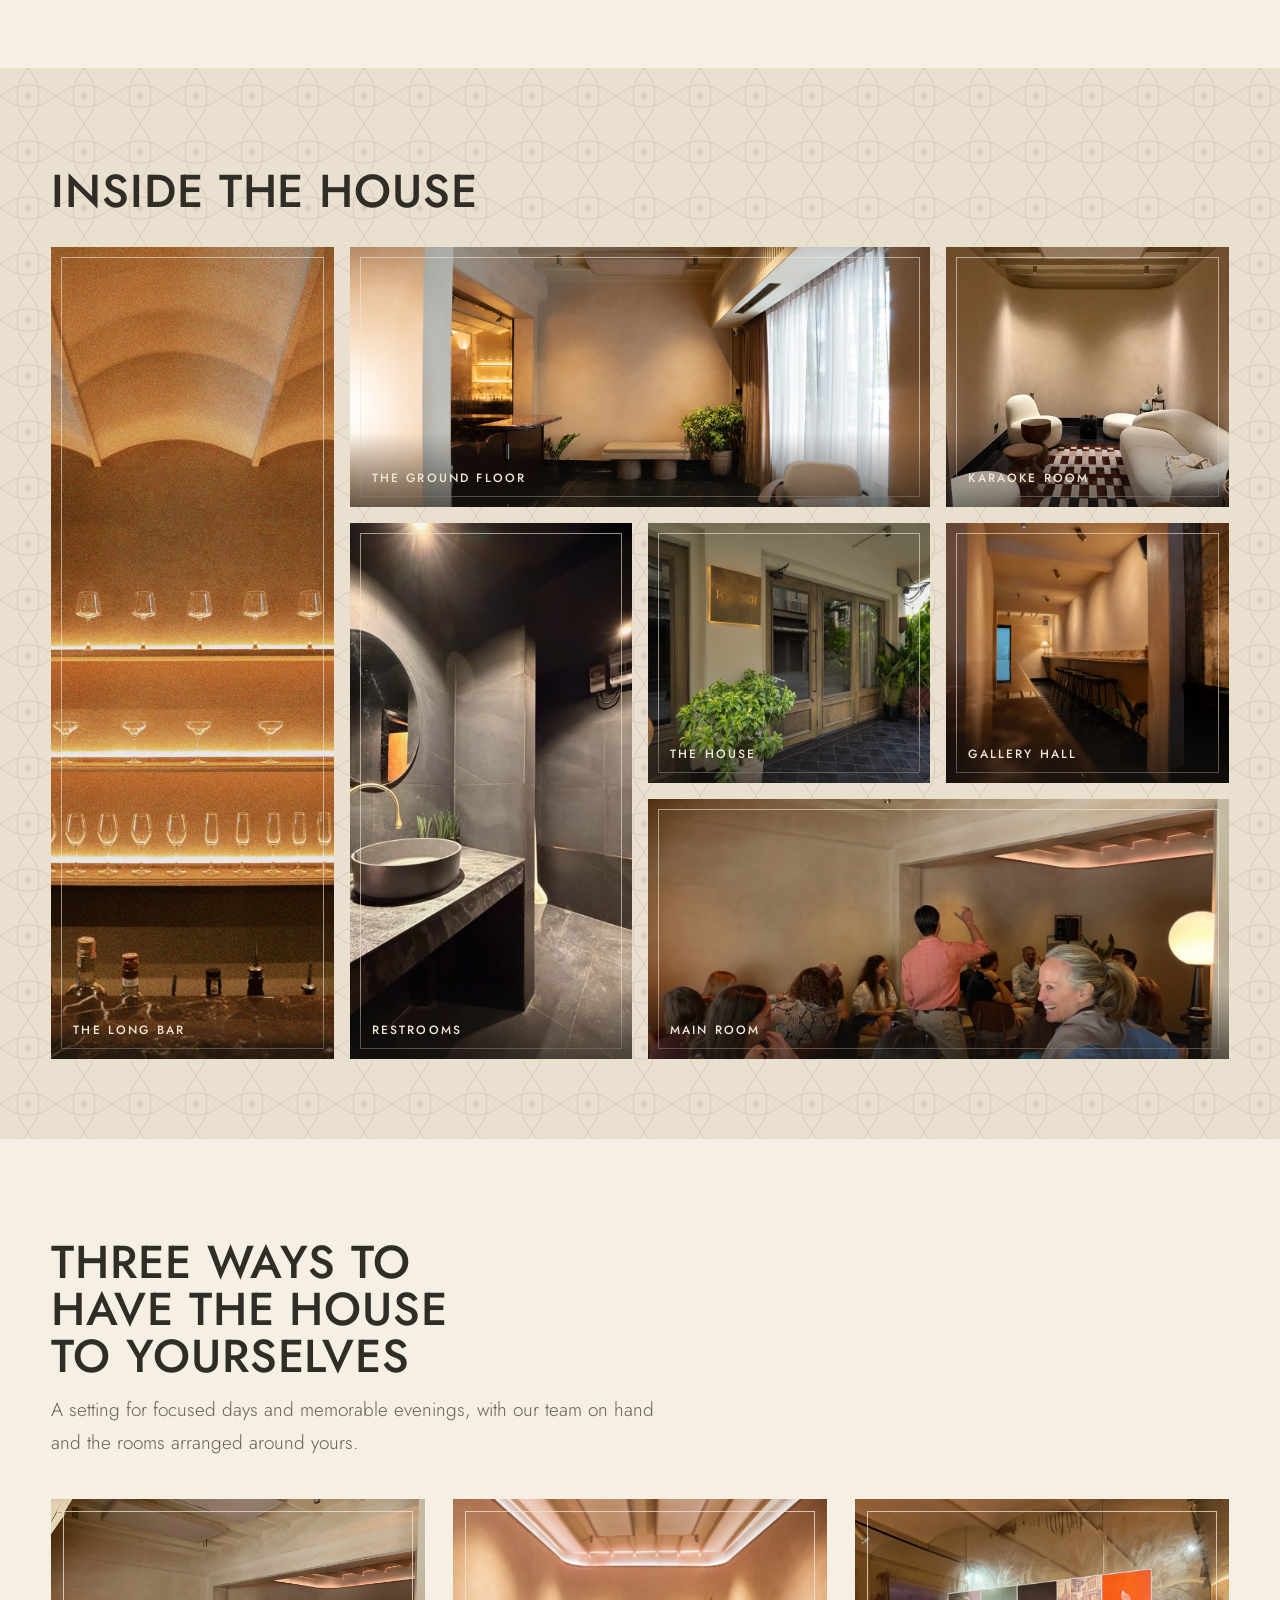
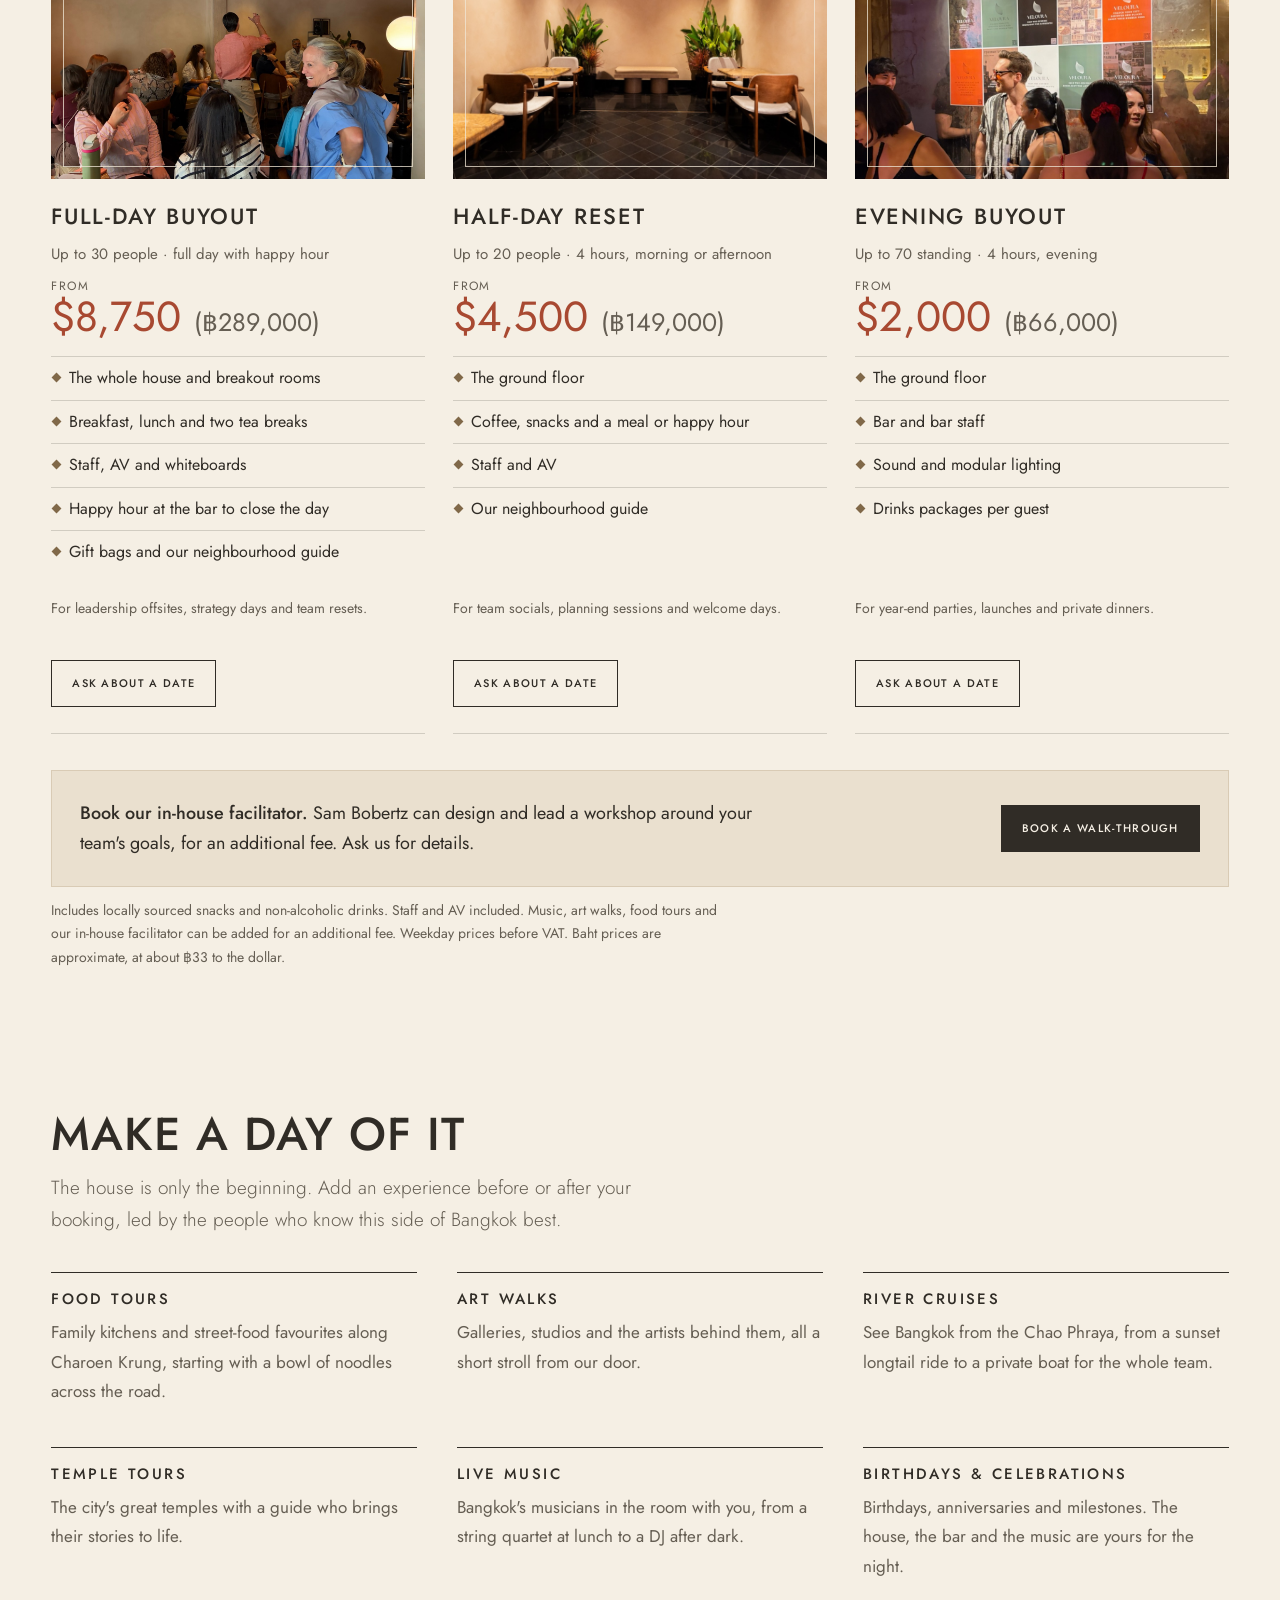
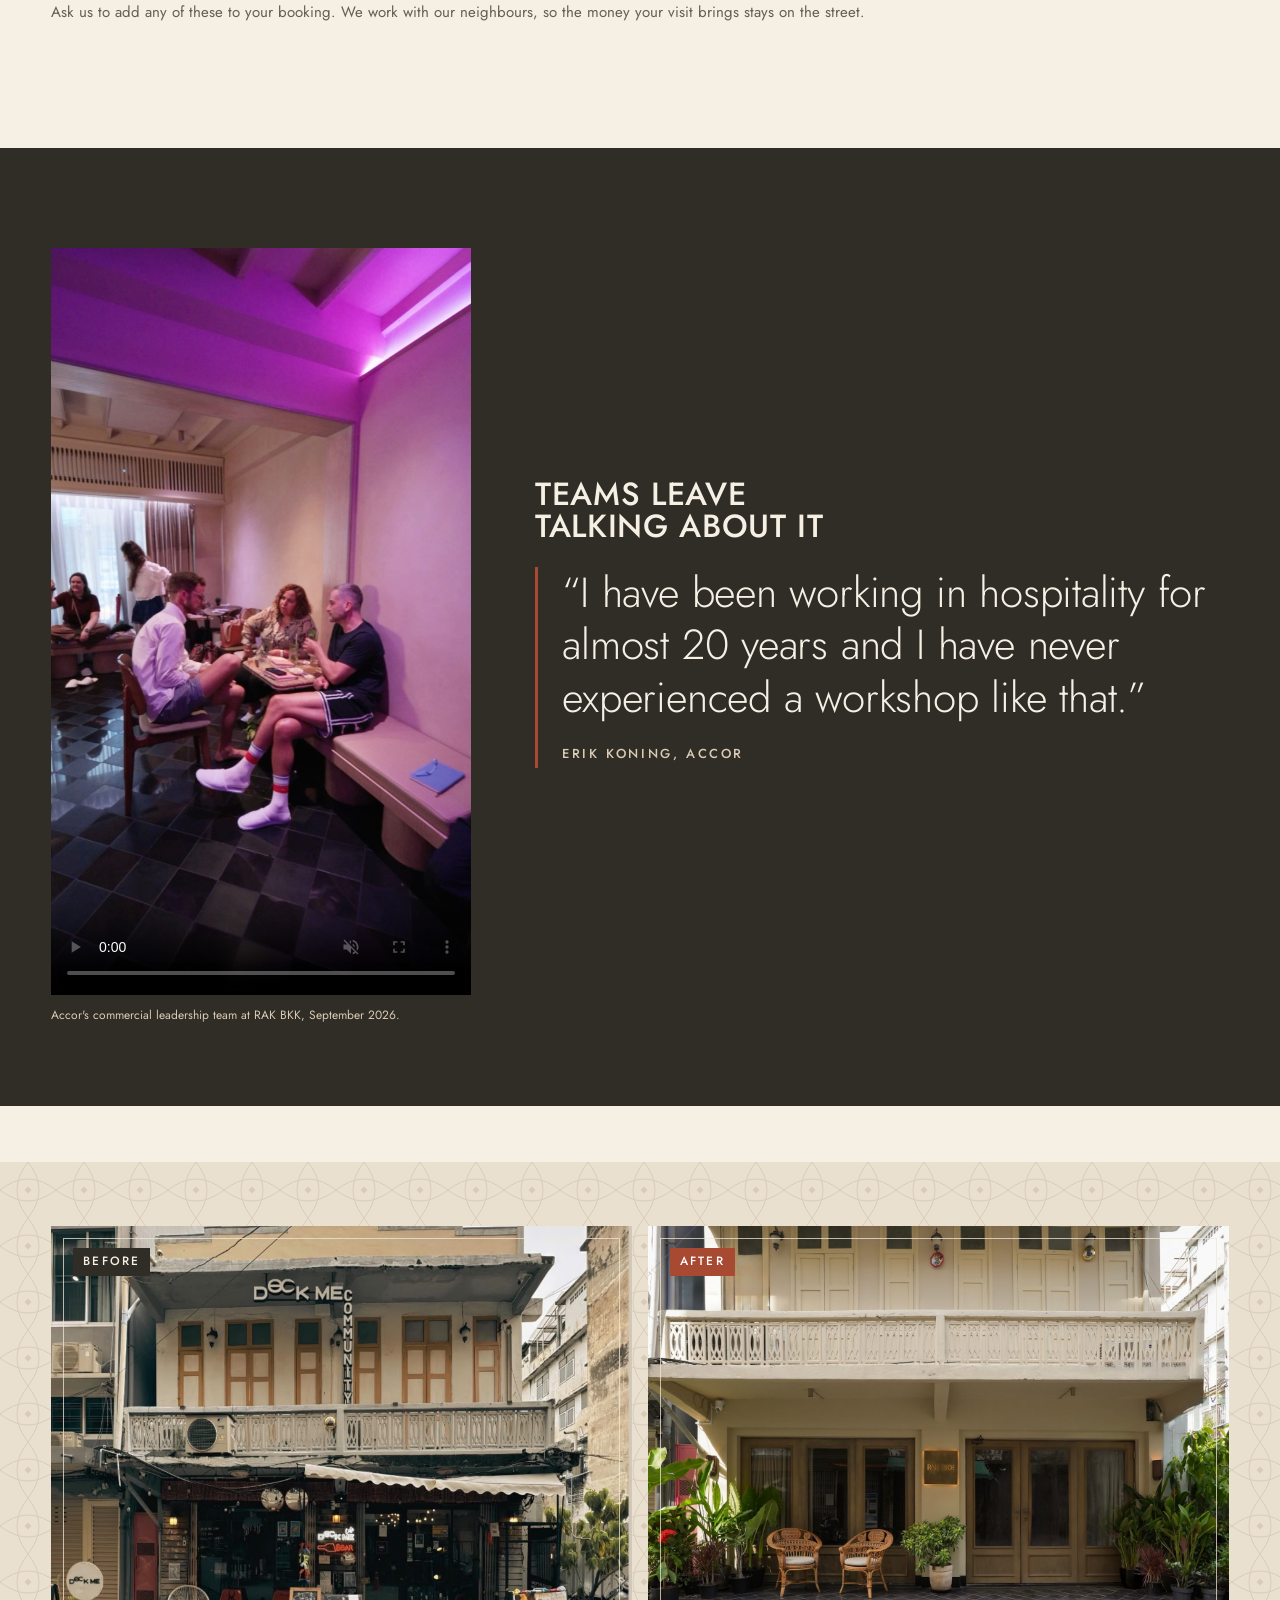
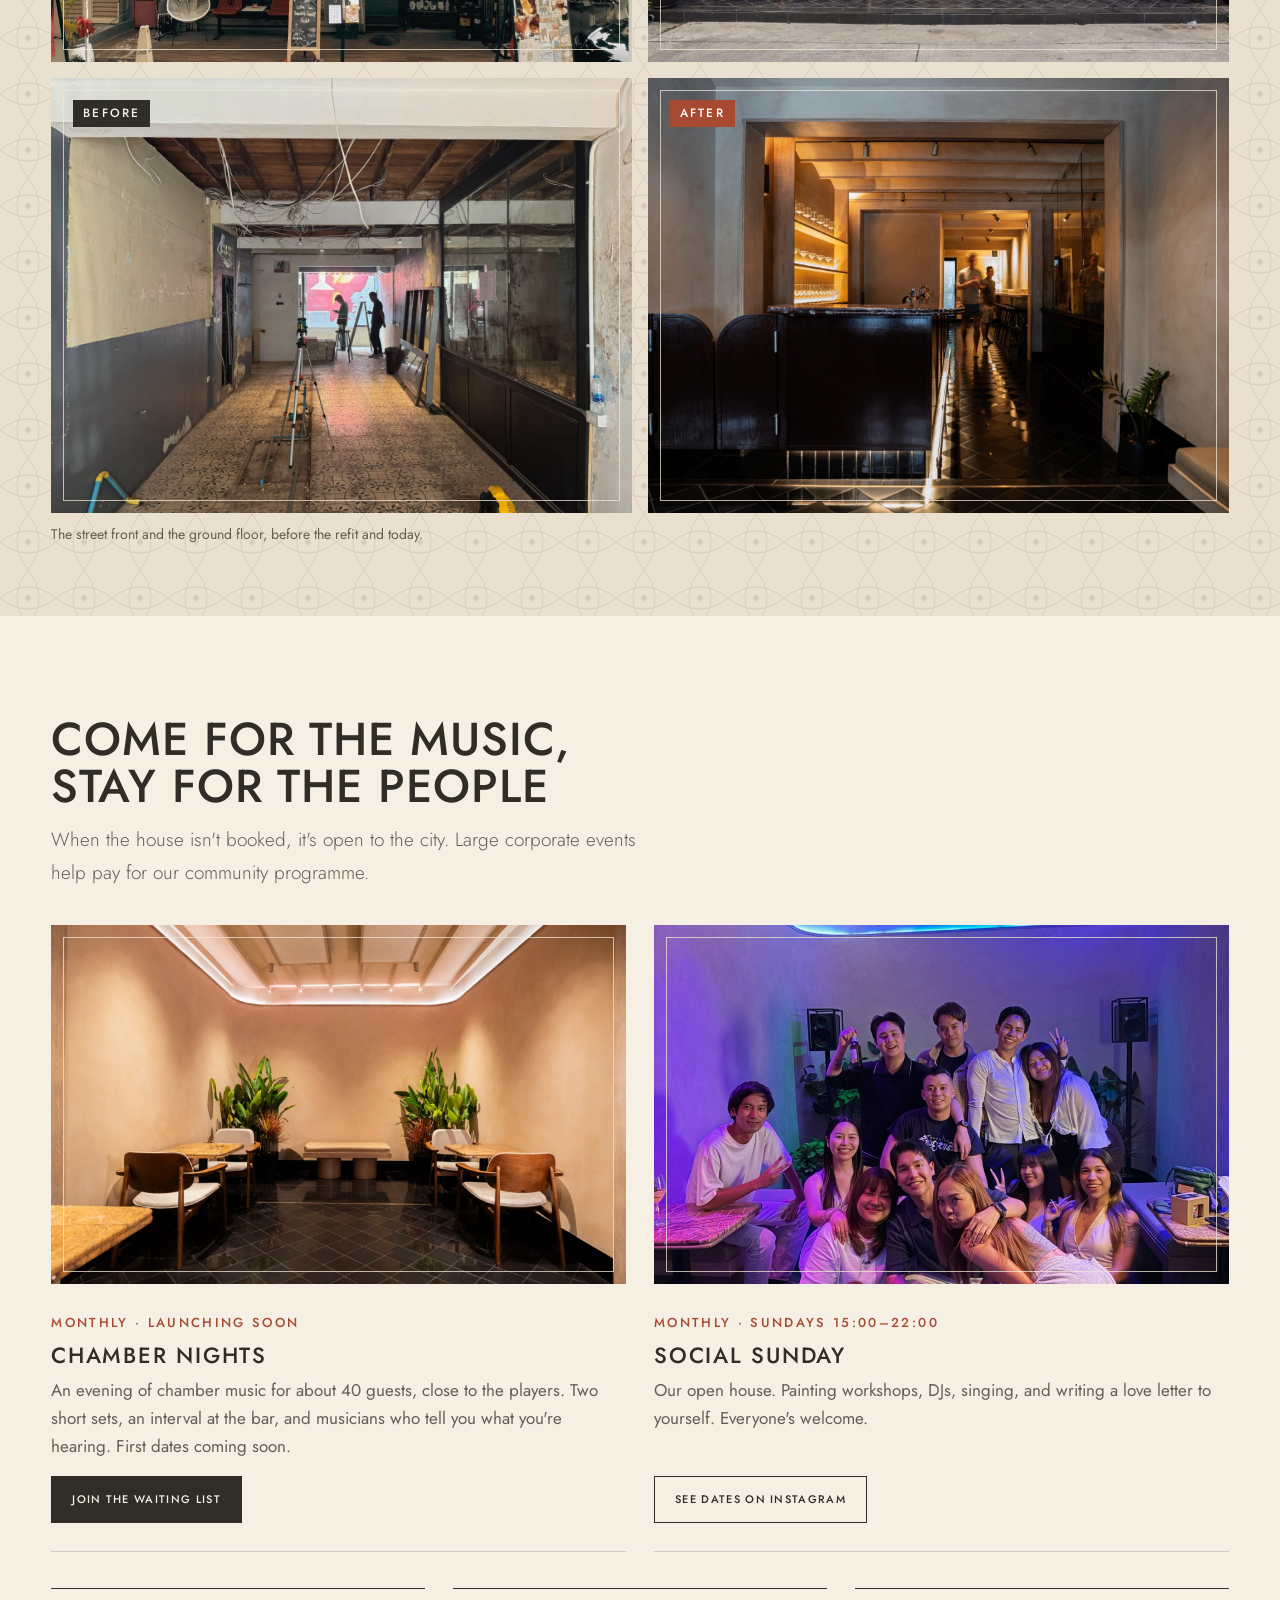
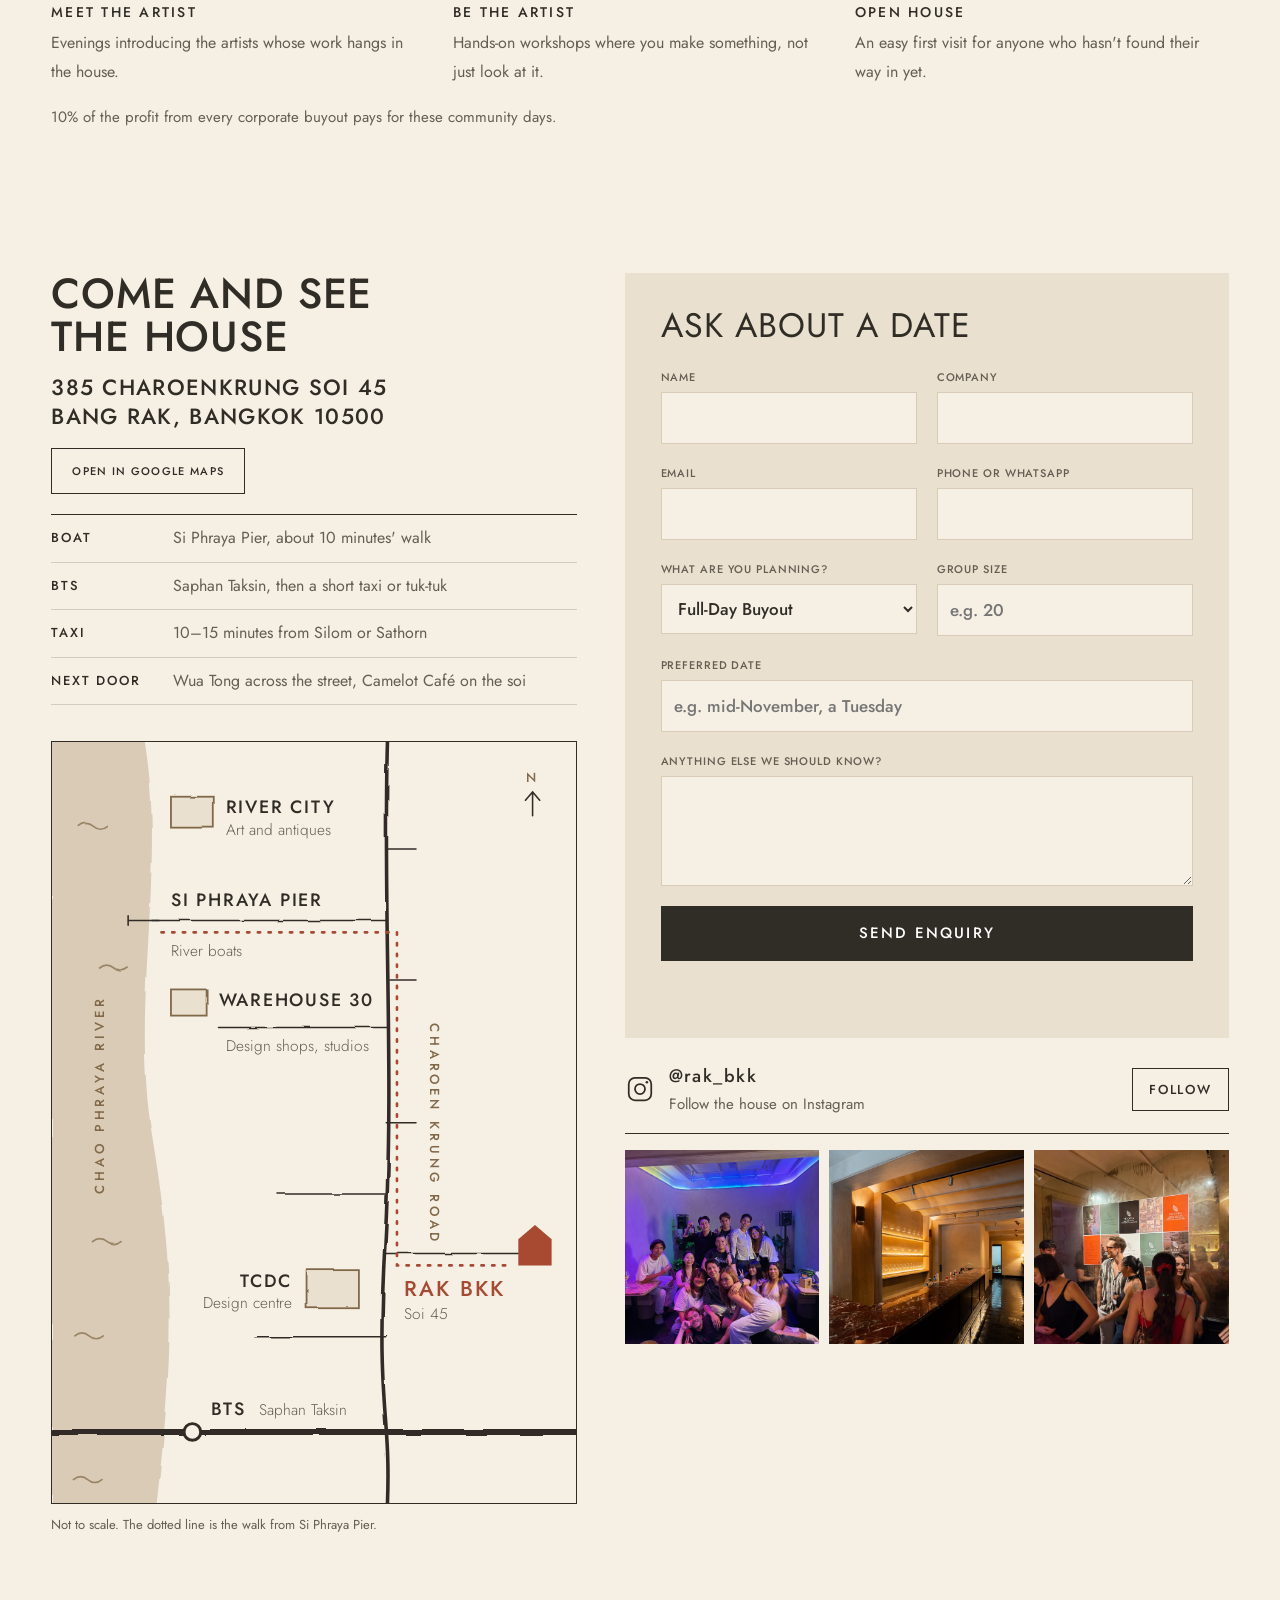
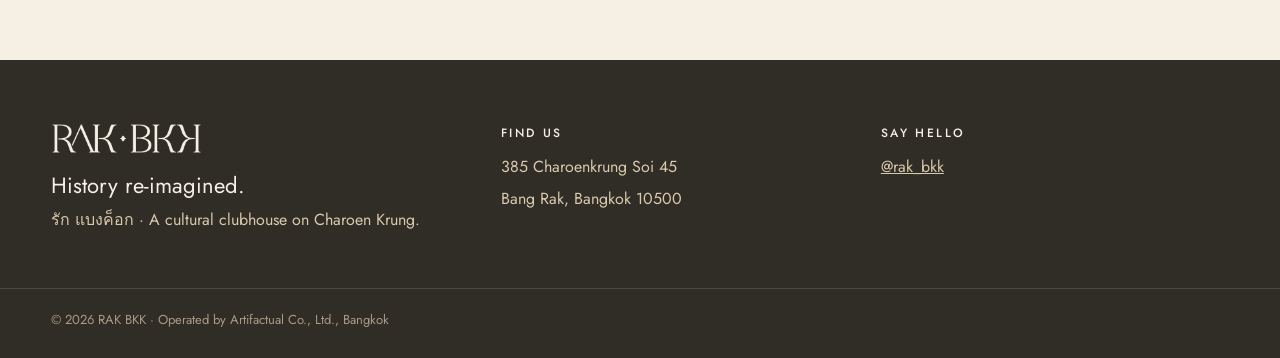
==== commit 4d514003: "Group Chamber Nights and Neighbourhood under Community, drop Visit tab; new Corporate page with Sam'" ====
--- a/index.html
+++ b/index.html
@@ -237,10 +237,13 @@
       <a href="our-story.html">Our story</a>
       <a href="corporate.html">Corporate</a>
       <a href="artists.html">Artists</a>
-      <a href="community.html">Community</a>
-      <a href="chamber-nights.html">Chamber Nights</a>
-      <a href="neighbourhood.html">Neighbourhood</a>
-      <a href="index.html#visit">Visit</a>
+      <div class="navgroup">
+        <a href="community.html" class="navgroup-top">Community</a>
+        <div class="navgroup-menu">
+          <a href="chamber-nights.html">Chamber Nights</a>
+          <a href="neighbourhood.html">Neighbourhood</a>
+        </div>
+      </div>
     </nav>
     <a class="btn solid" href="corporate.html#ask">Book a walk-through</a>
   </div>
--- a/house.css
+++ b/house.css
@@ -66,3 +66,16 @@
 .pack, .ev, .fund, .person, .formats div, .ticket, .fac { background: transparent; }
 .formats div, .person { border-top: 1px solid var(--ink); padding-left: 0; padding-right: 0; }
 .topics span { background: transparent; }
+
+/* Community drop-down: Chamber Nights + Neighbourhood live under Community */
+header.site nav .navgroup { position: relative; }
+header.site nav .navgroup-top::after { content: ""; display: inline-block; width: 5px; height: 5px; margin-left: 8px; border-right: 1.5px solid currentColor; border-bottom: 1.5px solid currentColor; transform: translateY(-3px) rotate(45deg); }
+header.site nav .navgroup-menu { display: none; position: absolute; top: calc(100% + 12px); left: -18px; padding: 14px 18px 16px; background: var(--ground); border: 1px solid var(--rule); flex-direction: column; gap: 14px; min-width: 200px; z-index: 20; }
+header.site nav .navgroup-menu::before { content: ""; position: absolute; left: 0; right: 0; top: -14px; height: 14px; }
+header.site nav .navgroup:hover .navgroup-menu,
+header.site nav .navgroup:focus-within .navgroup-menu { display: flex; }
+@media (max-width:1080px) {
+  header.site nav .navgroup-top::after { display: none; }
+  header.site nav .navgroup-menu { display: flex; position: static; border: 0; padding: 14px 0 0 16px; min-width: 0; background: transparent; gap: 16px; }
+  header.site nav .navgroup-menu::before { display: none; }
+}
